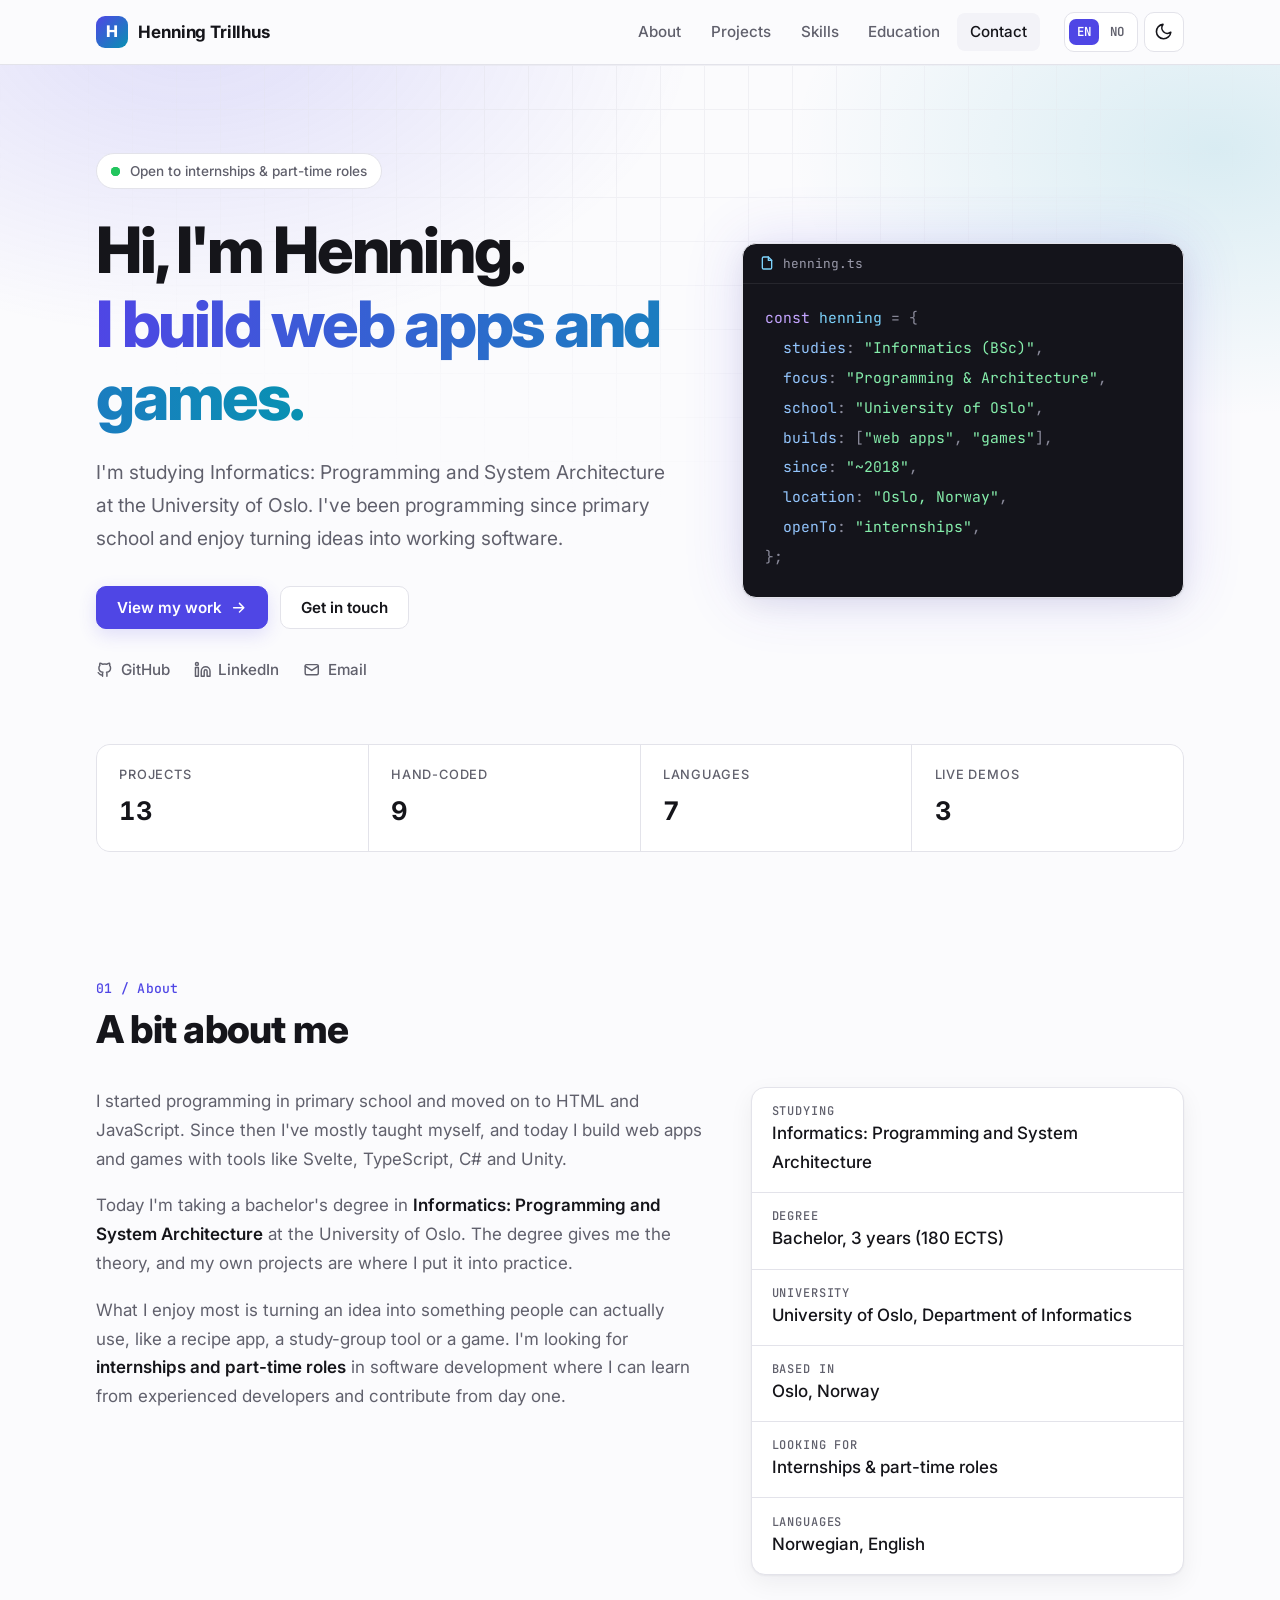
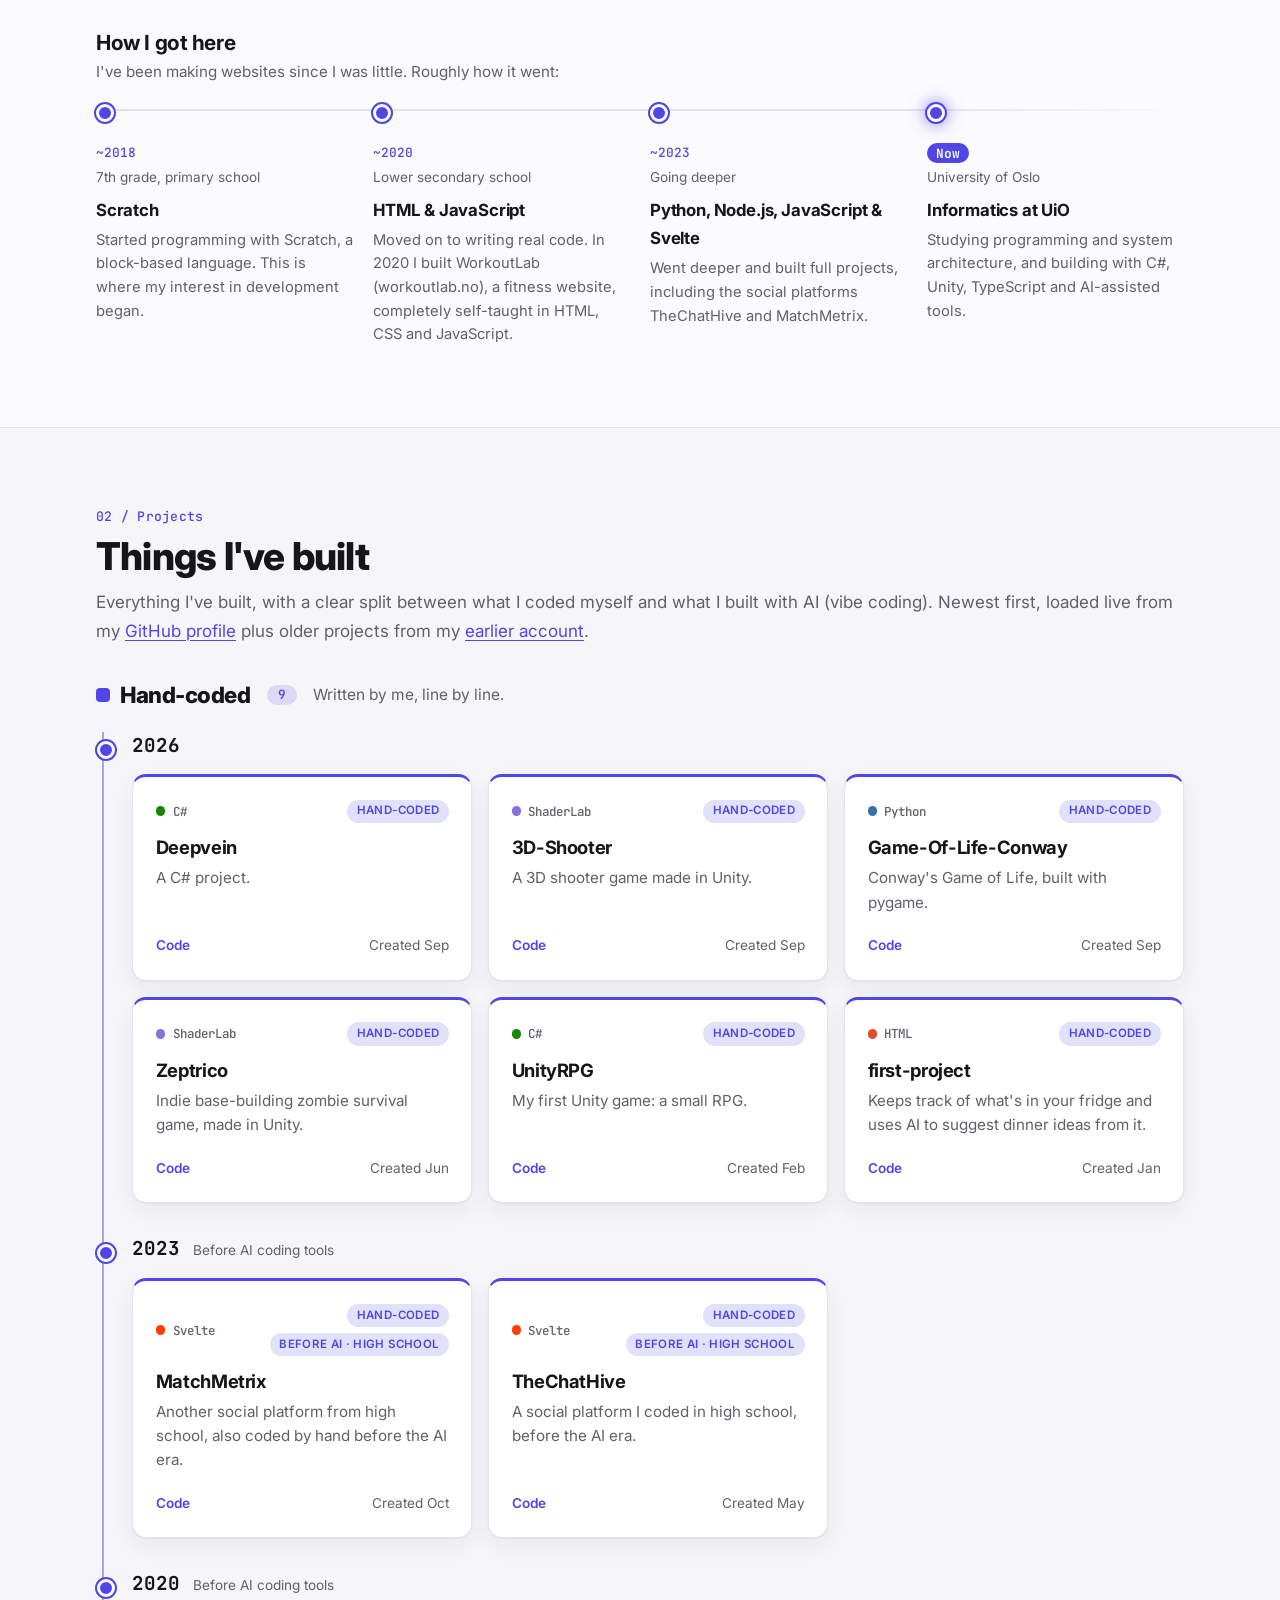
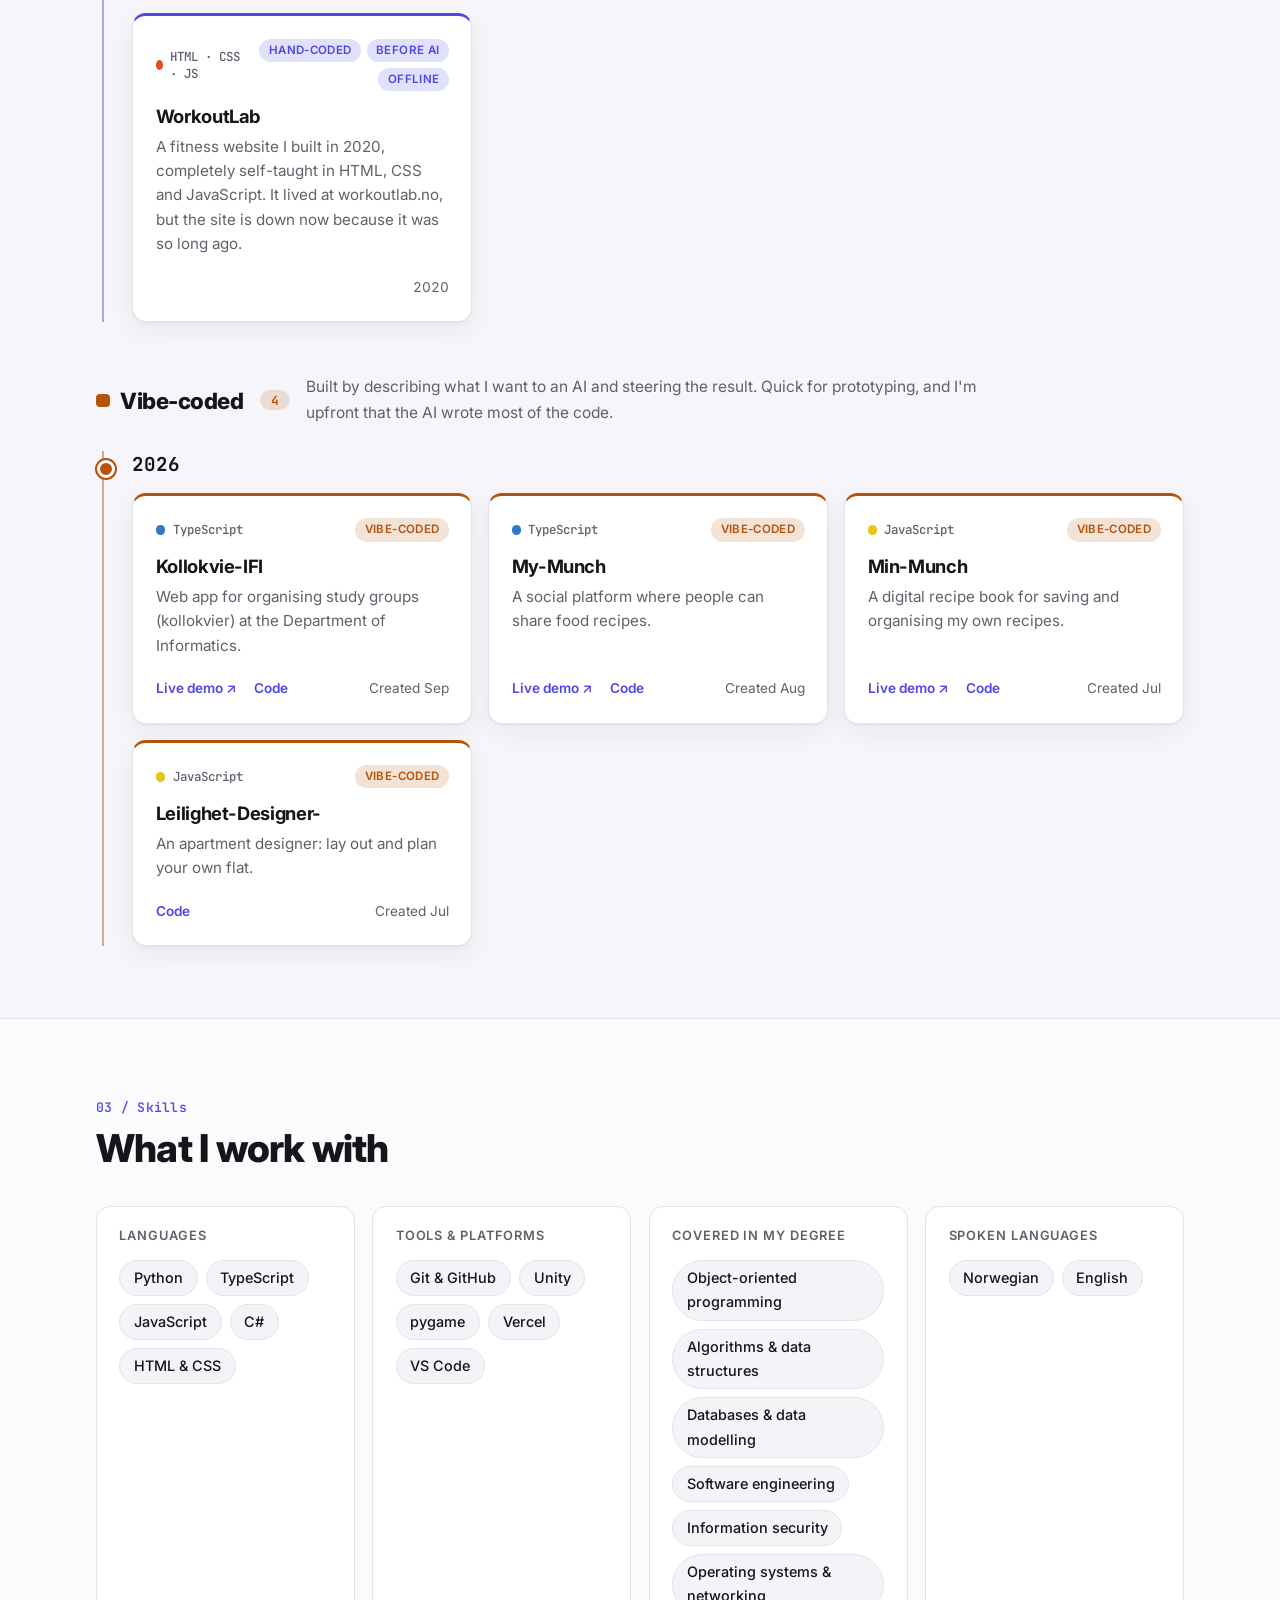
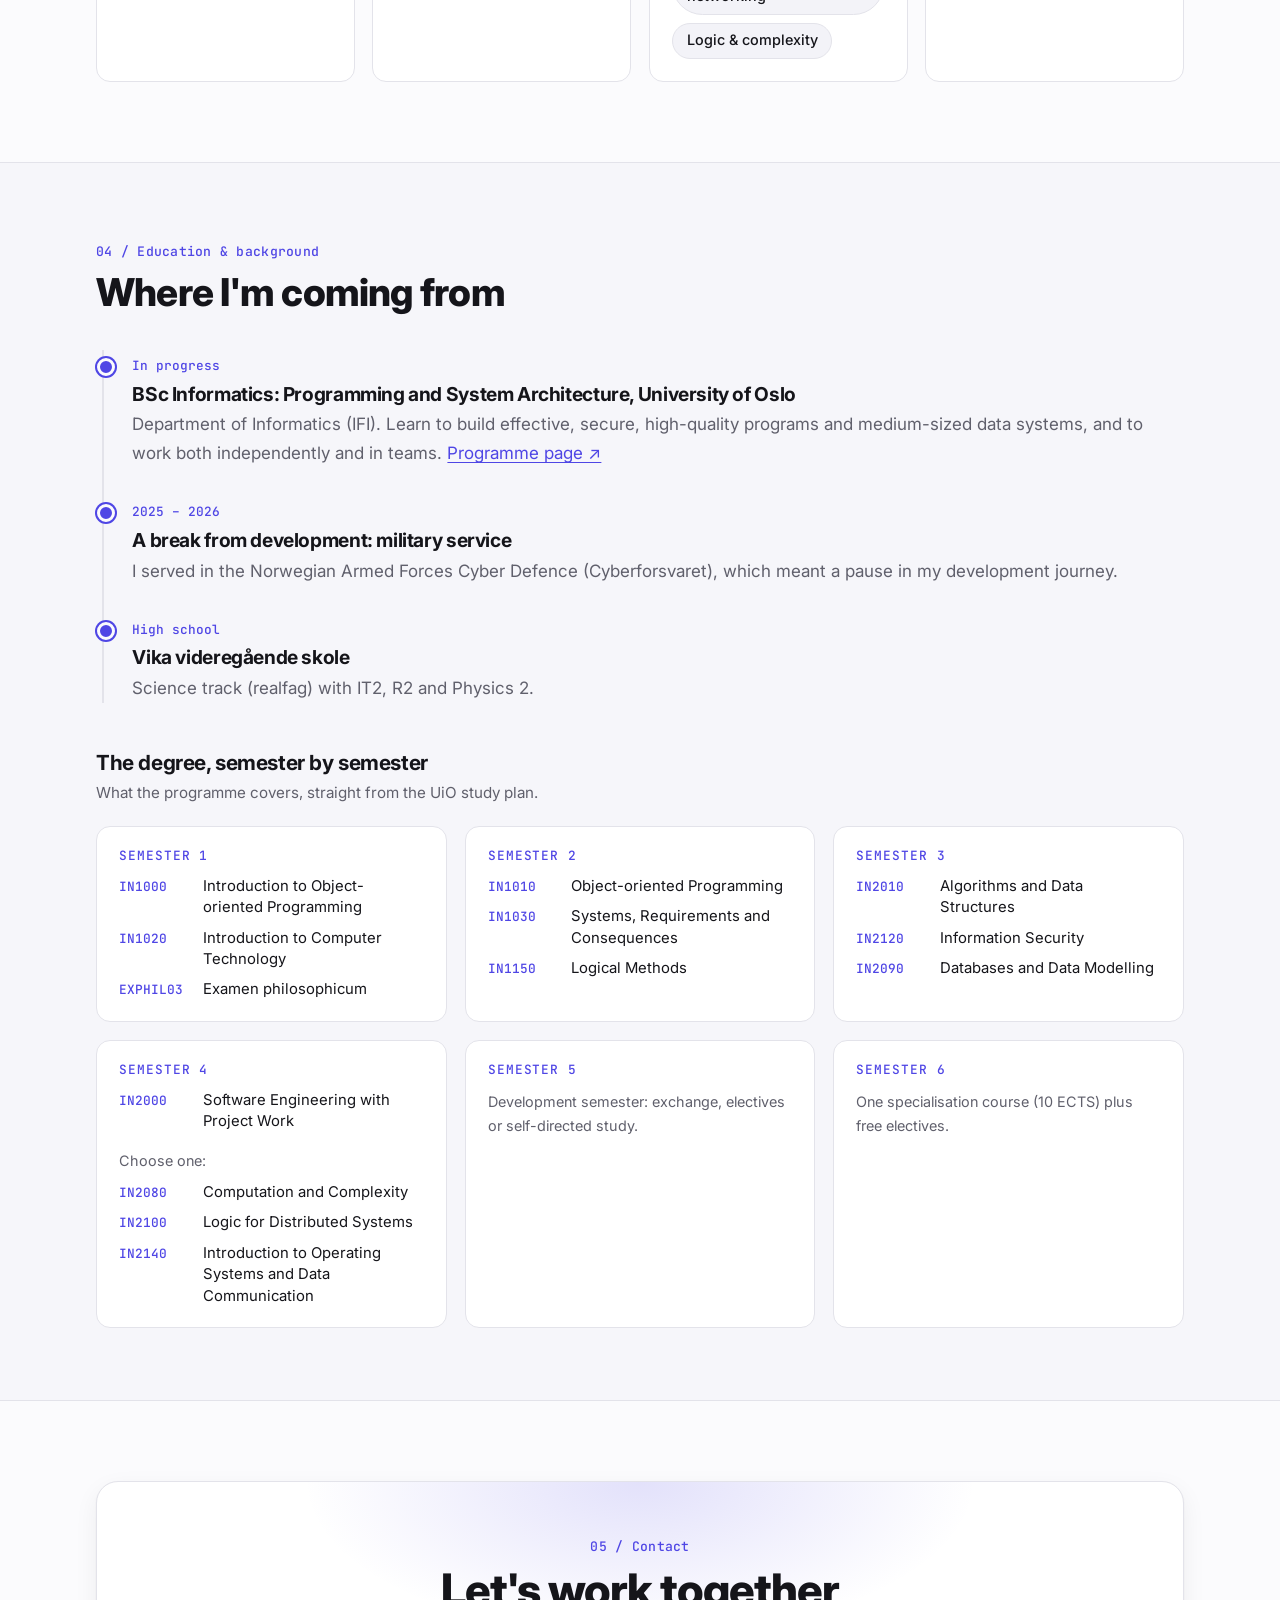
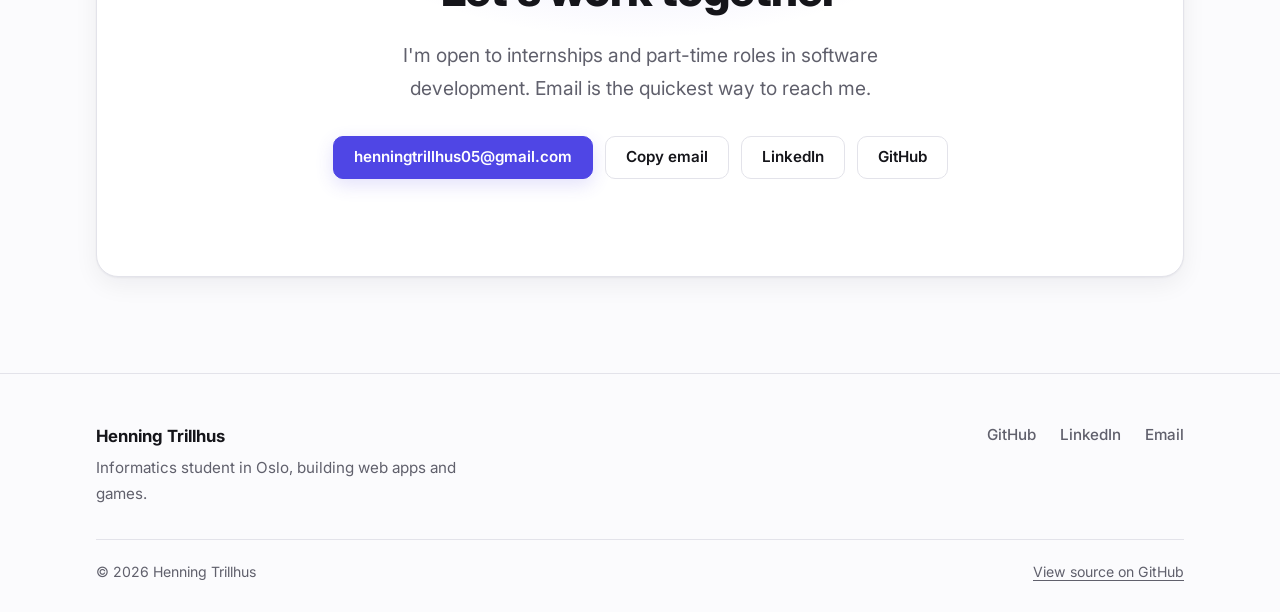
==== index.html @ d2b7484d "Build the portfolio site Bilingual (English/Norwegian) static portfolio with a project timeline spli" ====
<!doctype html>
<html lang="en">
<head>
  <meta charset="utf-8">
  <meta name="viewport" content="width=device-width, initial-scale=1">
  <title>Henning Trillhus – Computer Science Student &amp; Developer</title>
  <meta name="description" content="Portfolio of Henning Trillhus, a computer science student at the University of Oslo who builds web apps and games.">
  <meta name="author" content="Henning Trillhus">
  <meta property="og:type" content="website">
  <meta property="og:title" content="Henning Trillhus – Computer Science Student &amp; Developer">
  <meta property="og:description" content="Web apps, games and side projects by a computer science student at the University of Oslo.">
  <meta name="twitter:card" content="summary">
  <link rel="icon" href="data:image/svg+xml,%3Csvg xmlns='http://www.w3.org/2000/svg' viewBox='0 0 64 64'%3E%3Crect width='64' height='64' rx='14' fill='%234f46e5'/%3E%3Cpath d='M20 16v32M44 16v32M20 32h24' stroke='white' stroke-width='6' stroke-linecap='round' fill='none'/%3E%3C/svg%3E">

  <link rel="preconnect" href="https://fonts.googleapis.com">
  <link rel="preconnect" href="https://fonts.gstatic.com" crossorigin>
  <link rel="stylesheet" href="https://fonts.googleapis.com/css2?family=Inter:wght@400;500;600;700;800&family=JetBrains+Mono:wght@400;500&display=swap">
  <link rel="stylesheet" href="style.css">

  <script>
    // Runs before first paint: pick theme + language and flag that JS is available.
    (function () {
      var root = document.documentElement;
      root.classList.add("js");

      var theme = null, lang = null;
      try { theme = localStorage.getItem("theme"); lang = localStorage.getItem("lang"); } catch (e) {}

      if (theme !== "light" && theme !== "dark") {
        theme = matchMedia("(prefers-color-scheme: dark)").matches ? "dark" : "light";
      }
      root.dataset.theme = theme;

      if (lang !== "en" && lang !== "no") {
        var pref = (navigator.languages && navigator.languages[0]) || navigator.language || "en";
        lang = /^(nb|nn|no)\b/i.test(pref) ? "no" : "en";
      }
      root.dataset.lang = lang;
      root.lang = lang === "no" ? "nb" : "en";
    })();
  </script>
</head>
<body>
  <a class="skip-link" href="#main" data-i18n="skip">Skip to content</a>

  <header class="site-header" id="site-header">
    <div class="header-inner">
      <a class="brand" href="#top" data-i18n-attr="aria-label:brandLabel" aria-label="Henning Trillhus, back to top">
        <span class="brand-mark" aria-hidden="true">H</span>
        <span class="brand-name">Henning Trillhus</span>
      </a>

      <nav id="site-nav" class="site-nav" data-i18n-attr="aria-label:navLabel" aria-label="Main">
        <a href="#about" data-i18n="navAbout">About</a>
        <a href="#projects" data-i18n="navProjects">Projects</a>
        <a href="#skills" data-i18n="navSkills">Skills</a>
        <a href="#education" data-i18n="navEducation">Education</a>
        <a href="#contact" data-i18n="navContact">Contact</a>
      </nav>

      <div class="header-actions">
        <button class="lang-btn" id="lang-toggle" type="button" aria-label="Bytt til norsk">
          <span data-l="en" lang="en">EN</span><span data-l="no" lang="nb">NO</span>
        </button>
        <button class="icon-btn" id="theme-toggle" type="button" aria-label="Switch colour theme">
          <svg class="icon icon-sun" viewBox="0 0 24 24" aria-hidden="true"><circle cx="12" cy="12" r="4"/><path d="M12 2v2M12 20v2M4.93 4.93l1.41 1.41M17.66 17.66l1.41 1.41M2 12h2M20 12h2M4.93 19.07l1.41-1.41M17.66 6.34l1.41-1.41"/></svg>
          <svg class="icon icon-moon" viewBox="0 0 24 24" aria-hidden="true"><path d="M21 12.8A9 9 0 1 1 11.2 3a7 7 0 0 0 9.8 9.8z"/></svg>
        </button>
        <button class="icon-btn menu-btn" id="nav-toggle" type="button" aria-label="Open menu" aria-expanded="false" aria-controls="site-nav">
          <svg class="icon" viewBox="0 0 24 24" aria-hidden="true"><path d="M4 7h16M4 12h16M4 17h16"/></svg>
        </button>
      </div>
    </div>
    <div class="progress" id="progress" aria-hidden="true"></div>
  </header>

  <main id="main">
    <div id="home">
    <!-- HERO -->
    <section class="hero" id="top">
      <div class="hero-bg" aria-hidden="true"></div>
      <div class="container hero-grid">
        <div class="hero-copy">
          <p class="badge reveal"><span class="pulse" aria-hidden="true"></span> <span data-i18n="badge">Open to internships &amp; part-time roles</span></p>
          <h1 class="reveal"><span data-i18n="heroTitle1">Hi, I'm Henning.</span><br><span class="gradient-text" data-i18n="heroTitle2">I build web apps and games.</span></h1>
          <!-- TODO: tweak this pitch so it sounds like you (English and Norwegian versions are in script.js) -->
          <p class="lead reveal" data-i18n="heroLead">I'm studying Informatics: Programming and System Architecture at the University of Oslo. I've been programming since primary school and enjoy turning ideas into working software.</p>
          <div class="cta reveal">
            <a class="btn primary" href="#projects"><span data-i18n="ctaWork">View my work</span>
              <svg class="icon" viewBox="0 0 24 24" aria-hidden="true"><path d="M5 12h14M13 6l6 6-6 6"/></svg>
            </a>
            <a class="btn" href="#contact" data-i18n="ctaContact">Get in touch</a>
            <!-- TODO: put your CV in this folder as cv.pdf, then uncomment:
            <a class="btn" href="cv.pdf" download data-i18n="ctaCv">Download CV</a> -->
          </div>
          <ul class="hero-links reveal" data-i18n-attr="aria-label:profiles" aria-label="Profiles">
            <li><a href="https://github.com/HenningTrillhus" target="_blank" rel="noopener">
              <svg class="icon" viewBox="0 0 24 24" aria-hidden="true"><path d="M9 19c-4.3 1.4-4.3-2.5-6-3m12 5v-3.5c0-1 .1-1.4-.5-2 2.8-.3 5.5-1.4 5.5-6a4.6 4.6 0 0 0-1.3-3.2 4.2 4.2 0 0 0-.1-3.2s-1.1-.3-3.5 1.3a12.3 12.3 0 0 0-6.2 0C6.5 2.8 5.4 3.1 5.4 3.1a4.2 4.2 0 0 0-.1 3.2A4.6 4.6 0 0 0 4 9.5c0 4.6 2.7 5.7 5.5 6-.6.6-.6 1.2-.5 2V21"/></svg>
              GitHub</a></li>
            <li><a href="https://www.linkedin.com/in/henning-trillhus-253632396/" target="_blank" rel="noopener">
              <svg class="icon" viewBox="0 0 24 24" aria-hidden="true"><path d="M16 8a6 6 0 0 1 6 6v7h-4v-7a2 2 0 0 0-2-2 2 2 0 0 0-2 2v7h-4v-7a6 6 0 0 1 6-6z"/><rect width="4" height="12" x="2" y="9"/><circle cx="4" cy="4" r="2"/></svg>
              LinkedIn</a></li>
            <li><a href="mailto:henningtrillhus05@gmail.com">
              <svg class="icon" viewBox="0 0 24 24" aria-hidden="true"><rect x="3" y="5" width="18" height="14" rx="2"/><path d="m3 7 9 6 9-6"/></svg>
              <span data-i18n="email">Email</span></a></li>
          </ul>
        </div>

        <figure class="code-card reveal" data-i18n-attr="aria-label:codeLabel" aria-label="A short summary of Henning as code">
          <div class="code-bar" aria-hidden="true"><svg class="icon" viewBox="0 0 24 24"><path d="M14 3H7a2 2 0 0 0-2 2v14a2 2 0 0 0 2 2h10a2 2 0 0 0 2-2V8z"/><path d="M14 3v5h5"/></svg><em>henning.ts</em></div>
<pre><code><span class="k">const</span> <span class="v">henning</span> <span class="p">=</span> <span class="p">{</span>
  <span class="a">studies</span><span class="p">:</span> <span class="s">"Informatics (BSc)"</span><span class="p">,</span>
  <span class="a">focus</span><span class="p">:</span> <span class="s">"Programming &amp; Architecture"</span><span class="p">,</span>
  <span class="a">school</span><span class="p">:</span> <span class="s">"University of Oslo"</span><span class="p">,</span>
  <span class="a">builds</span><span class="p">:</span> <span class="p">[</span><span class="s">"web apps"</span><span class="p">,</span> <span class="s">"games"</span><span class="p">],</span>
  <span class="a">since</span><span class="p">:</span> <span class="s">"~2018"</span><span class="p">,</span>
  <span class="a">location</span><span class="p">:</span> <span class="s">"Oslo, Norway"</span><span class="p">,</span>
  <span class="a">openTo</span><span class="p">:</span> <span class="s">"internships"</span><span class="p">,</span>
<span class="p">};</span></code></pre>
        </figure>
      </div>

      <div class="container">
        <dl class="stats reveal" id="stats" data-i18n-attr="aria-label:statsLabel" aria-label="GitHub at a glance">
          <div><dt data-i18n="statProjects">Projects</dt><dd data-stat="projects">–</dd></div>
          <div><dt data-i18n="statHand">Hand-coded</dt><dd data-stat="hand">–</dd></div>
          <div><dt data-i18n="statLanguages">Languages</dt><dd data-stat="languages">–</dd></div>
          <div><dt data-i18n="statDemos">Live demos</dt><dd data-stat="demos">–</dd></div>
        </dl>
      </div>
    </section>

    <!-- ABOUT -->
    <section id="about" class="section">
      <div class="container">
        <header class="section-head reveal">
          <p class="kicker" data-i18n="aboutKicker">01 / About</p>
          <h2 data-i18n="aboutTitle">A bit about me</h2>
        </header>
        <div class="about-grid">
          <div class="about-text reveal">
            <!-- TODO: rewrite these in your own voice (English and Norwegian versions are in script.js) -->
            <p data-i18n="about1">I started programming in primary school and moved on to HTML and JavaScript. Since then I've mostly taught myself, and today I build web apps and games with tools like Svelte, TypeScript, C# and Unity.</p>
            <p data-i18n-html="about2">Today I'm taking a bachelor's degree in <strong>Informatics: Programming and System Architecture</strong> at the University of Oslo. The degree gives me the theory, and my own projects are where I put it into practice.</p>
            <p data-i18n-html="about3">What I enjoy most is turning an idea into something people can actually use, like a recipe app, a study-group tool or a game. I'm looking for <strong>internships and part-time roles</strong> in software development where I can learn from experienced developers and contribute from day one.</p>
          </div>
          <ul class="facts reveal">
            <li><span class="fact-label" data-i18n="factStudying">Studying</span><span data-i18n="factStudyingValue">Informatics: Programming and System Architecture</span></li>
            <li><span class="fact-label" data-i18n="factDegree">Degree</span><span data-i18n="factDegreeValue">Bachelor, 3 years (180 ECTS)</span></li>
            <li><span class="fact-label" data-i18n="factUniversity">University</span><span data-i18n="factUniversityValue">University of Oslo, Department of Informatics</span></li>
            <li><span class="fact-label" data-i18n="factBased">Based in</span><span data-i18n="factBasedValue">Oslo, Norway</span></li>
            <li><span class="fact-label" data-i18n="factLooking">Looking for</span><span data-i18n="factLookingValue">Internships &amp; part-time roles</span></li>
            <li><span class="fact-label" data-i18n="factLanguages">Languages</span><span data-i18n="factLanguagesValue">Norwegian, English</span></li>
          </ul>
        </div>

        <div class="journey-head reveal">
          <h3 data-i18n="journeyTitle">How I got here</h3>
          <p class="muted" data-i18n="journeySub">I've been making websites since I was little. Roughly how it went:</p>
        </div>
        <!-- TODO: adjust the years if you remember them more exactly (English and Norwegian text are in script.js) -->
        <ol class="journey">
          <li class="reveal">
            <span class="j-when" data-i18n="j1When">~2018</span>
            <span class="j-where" data-i18n="j1Where">7th grade, primary school</span>
            <h4 data-i18n="j1Title">Scratch</h4>
            <p data-i18n="j1Text">Started programming with Scratch, a block-based language. This is where my interest in development began.</p>
          </li>
          <li class="reveal">
            <span class="j-when" data-i18n="j2When">~2020</span>
            <span class="j-where" data-i18n="j2Where">Lower secondary school</span>
            <h4 data-i18n="j2Title">HTML &amp; JavaScript</h4>
            <p data-i18n="j2Text">Moved on to writing real code. In 2020 I built WorkoutLab (workoutlab.no), a fitness website, completely self-taught in HTML, CSS and JavaScript.</p>
          </li>
          <li class="reveal">
            <span class="j-when" data-i18n="j3When">~2023</span>
            <span class="j-where" data-i18n="j3Where">Going deeper</span>
            <h4 data-i18n="j3Title">Python, Node.js, JavaScript &amp; Svelte</h4>
            <p data-i18n="j3Text">Went deeper and built full projects, including the social platforms TheChatHive and MatchMetrix.</p>
          </li>
          <li class="reveal">
            <span class="j-when" data-i18n="j4When">Now</span>
            <span class="j-where" data-i18n="j4Where">University of Oslo</span>
            <h4 data-i18n="j4Title">Informatics at UiO</h4>
            <p data-i18n="j4Text">Studying programming and system architecture, and building with C#, Unity, TypeScript and AI-assisted tools.</p>
          </li>
        </ol>
      </div>
    </section>

    <!-- PROJECTS -->
    <section id="projects" class="section">
      <div class="container">
        <header class="section-head reveal">
          <p class="kicker" data-i18n="projectsKicker">02 / Projects</p>
          <h2 data-i18n="projectsTitle">Things I've built</h2>
          <p class="muted" data-i18n-html="projectsSub">Everything I've built, with a clear split between what I coded myself and what I built with AI (vibe coding). Newest first, loaded live from my <a href="https://github.com/HenningTrillhus" target="_blank" rel="noopener">GitHub profile</a> plus older projects from my <a href="https://github.com/HenningT05" target="_blank" rel="noopener">earlier account</a>.</p>
        </header>

        <div id="project-timeline" aria-live="polite">
          <p class="muted" data-i18n="loading">Loading projects…</p>
        </div>
        <noscript><p class="muted">Enable JavaScript to see my projects here / Slå på JavaScript for å se prosjektene mine her: <a href="https://github.com/HenningTrillhus">github.com/HenningTrillhus</a></p></noscript>
      </div>
    </section>

    <!-- SKILLS -->
    <section id="skills" class="section">
      <div class="container">
        <header class="section-head reveal">
          <p class="kicker" data-i18n="skillsKicker">03 / Skills</p>
          <h2 data-i18n="skillsTitle">What I work with</h2>
        </header>
        <!-- TODO: edit so it matches what you're comfortable with -->
        <div class="skills">
          <div class="skill-group reveal">
            <h3 data-i18n="skillsLanguages">Languages</h3>
            <ul class="chips"><li>Python</li><li>TypeScript</li><li>JavaScript</li><li>C#</li><li>HTML &amp; CSS</li></ul>
          </div>
          <div class="skill-group reveal">
            <h3 data-i18n="skillsTools">Tools &amp; platforms</h3>
            <ul class="chips"><li>Git &amp; GitHub</li><li>Unity</li><li>pygame</li><li>Vercel</li><li>VS Code</li></ul>
          </div>
          <div class="skill-group reveal">
            <h3 data-i18n="skillsDegree">Covered in my degree</h3>
            <ul class="chips">
              <li data-i18n="topicOop">Object-oriented programming</li>
              <li data-i18n="topicAlgo">Algorithms &amp; data structures</li>
              <li data-i18n="topicDb">Databases &amp; data modelling</li>
              <li data-i18n="topicSe">Software engineering</li>
              <li data-i18n="topicSec">Information security</li>
              <li data-i18n="topicOs">Operating systems &amp; networking</li>
              <li data-i18n="topicLogic">Logic &amp; complexity</li>
            </ul>
          </div>
          <div class="skill-group reveal">
            <h3 data-i18n="skillsSpoken">Spoken languages</h3>
            <ul class="chips"><li data-i18n="langNorwegian">Norwegian</li><li data-i18n="langEnglish">English</li></ul>
          </div>
        </div>
      </div>
    </section>

    <!-- EDUCATION -->
    <section id="education" class="section">
      <div class="container">
        <header class="section-head reveal">
          <p class="kicker" data-i18n="eduKicker">04 / Education &amp; background</p>
          <h2 data-i18n="eduTitle">Where I'm coming from</h2>
        </header>
        <ol class="timeline">
          <li class="reveal">
            <span class="when" data-i18n="eduWhen">In progress</span><!-- TODO: add years, e.g. 2025 – 2028 -->
            <h3 data-i18n="eduDegree">BSc Informatics: Programming and System Architecture, University of Oslo</h3>
            <p><span data-i18n="eduDetail">Department of Informatics (IFI). Learn to build effective, secure, high-quality programs and medium-sized data systems, and to work both independently and in teams.</span>
              <a href="https://www.uio.no/studier/program/informatikk-programmering/" target="_blank" rel="noopener" data-i18n="eduLink">Programme page ↗</a></p>
          </li>
          <li class="reveal">
            <span class="when" data-i18n="milWhen">2025 – 2026</span>
            <h3 data-i18n="milTitle">A break from development: military service</h3>
            <p data-i18n="milDetail">I served in the Norwegian Armed Forces Cyber Defence (Cyberforsvaret), which meant a pause in my development journey.</p>
          </li>
          <li class="reveal">
            <span class="when" data-i18n="hsWhen">High school</span>
            <h3 data-i18n="hsTitle">Vika videregående skole</h3>
            <p data-i18n="hsDetail">Science track (realfag) with IT2, R2 and Physics 2.</p>
          </li>
          <!-- TODO: add jobs, internships, volunteering or hackathons, copy this block:
          <li class="reveal">
            <span class="when">2024</span>
            <h3>Role, Company</h3>
            <p>What you did and what you achieved.</p>
          </li>
          -->
        </ol>

        <div class="curriculum-head reveal">
          <h3 data-i18n="curriculumTitle">The degree, semester by semester</h3>
          <p class="muted" data-i18n="curriculumSub">What the programme covers, straight from the UiO study plan.</p>
        </div>
        <!-- Cards are generated in script.js (CURRICULUM). To mark courses you've finished, add their codes to COMPLETED_COURSES there. -->
        <div class="curriculum" id="curriculum"></div>
      </div>
    </section>

    <!-- CONTACT -->
    <section id="contact" class="section">
      <div class="container">
        <div class="contact-card reveal">
          <p class="kicker" data-i18n="contactKicker">05 / Contact</p>
          <h2 data-i18n="contactTitle">Let's work together</h2>
          <p class="lead" data-i18n="contactLead">I'm open to internships and part-time roles in software development. Email is the quickest way to reach me.</p>
          <div class="cta">
            <a class="btn primary" href="mailto:henningtrillhus05@gmail.com">henningtrillhus05@gmail.com</a>
            <button class="btn" type="button" id="copy-email" data-email="henningtrillhus05@gmail.com" data-i18n="copyEmail">Copy email</button>
            <a class="btn" href="https://www.linkedin.com/in/henning-trillhus-253632396/" target="_blank" rel="noopener">LinkedIn</a>
            <a class="btn" href="https://github.com/HenningTrillhus" target="_blank" rel="noopener">GitHub</a>
          </div>
          <p class="copy-status" id="copy-status" role="status" aria-live="polite"></p>
        </div>
      </div>
    </section>
    </div>

    <!-- PROJECT PAGE (README from GitHub), shown for #/p/owner/repo -->
    <section id="project-view" class="section project-view" hidden>
      <div class="container">
        <a class="back-link" id="pv-back" href="#projects">
          <svg class="icon" viewBox="0 0 24 24" aria-hidden="true"><path d="M19 12H5M11 6l-6 6 6 6"/></svg>
          <span data-i18n="backToProjects">Back to projects</span>
        </a>
        <header class="pv-head" id="pv-head"></header>
        <div class="readme" id="pv-readme" aria-live="polite"></div>
      </div>
    </section>
  </main>

  <footer class="site-footer">
    <div class="container footer-grid">
      <div>
        <p class="footer-name">Henning Trillhus</p>
        <p class="footer-tag" data-i18n="footerTag">Informatics student in Oslo, building web apps and games.</p>
      </div>
      <ul class="footer-links">
        <li><a href="https://github.com/HenningTrillhus" target="_blank" rel="noopener">GitHub</a></li>
        <li><a href="https://www.linkedin.com/in/henning-trillhus-253632396/" target="_blank" rel="noopener">LinkedIn</a></li>
        <li><a href="mailto:henningtrillhus05@gmail.com" data-i18n="email">Email</a></li>
      </ul>
    </div>
    <div class="container footer-bottom">
      <p>© <span id="year">2026</span> Henning Trillhus</p>
      <p><a href="https://github.com/HenningTrillhus/Portfolio" target="_blank" rel="noopener" data-i18n="footerSource">View source on GitHub</a></p>
    </div>
  </footer>

  <script src="script.js"></script>
</body>
</html>
---- style.css ----
/* ---------- Tokens ---------- */
:root {
  --bg: #fbfbfd;
  --surface: #ffffff;
  --surface-2: #f3f3f8;
  --border: #e3e3ea;
  --text: #15151a;
  --muted: #60606c;
  --accent: #4f46e5;
  --accent-2: #0891b2;
  --vibe: #b45309;
  --accent-text: #ffffff;
  --glow: rgba(79, 70, 229, .16);
  --shadow: 0 1px 2px rgba(20, 20, 40, .05), 0 8px 24px rgba(20, 20, 40, .06);
  --code-bg: #14141b;
  --code-text: #d9d9e6;
  --radius: 14px;
  --font: "Inter", "Segoe UI", Roboto, Arial, sans-serif;
  --mono: "JetBrains Mono", "Cascadia Code", Consolas, "Courier New", monospace;
  color-scheme: light;
}

:root[data-theme="dark"] {
  --bg: #09090c;
  --surface: #111116;
  --surface-2: #17171d;
  --border: #26262e;
  --text: #ededf2;
  --muted: #9b9ba8;
  --accent: #8b8cf8;
  --accent-2: #22d3ee;
  --vibe: #fbbf24;
  --accent-text: #09090c;
  --glow: rgba(139, 140, 248, .18);
  --shadow: 0 1px 2px rgba(0, 0, 0, .4), 0 8px 24px rgba(0, 0, 0, .35);
  --code-bg: #0e0e13;
  color-scheme: dark;
}

/* Same dark values when JS is off and the system prefers dark */
@media (prefers-color-scheme: dark) {
  :root:not([data-theme]) {
    --bg: #09090c;
    --surface: #111116;
    --surface-2: #17171d;
    --border: #26262e;
    --text: #ededf2;
    --muted: #9b9ba8;
    --accent: #8b8cf8;
    --accent-2: #22d3ee;
  --vibe: #fbbf24;
    --accent-text: #09090c;
    --glow: rgba(139, 140, 248, .18);
    --shadow: 0 1px 2px rgba(0, 0, 0, .4), 0 8px 24px rgba(0, 0, 0, .35);
    --code-bg: #0e0e13;
    color-scheme: dark;
  }
}

/* ---------- Base ---------- */
* { box-sizing: border-box; }
html { scroll-behavior: smooth; -webkit-text-size-adjust: 100%; }

body {
  margin: 0;
  background: var(--bg);
  color: var(--text);
  font: 400 1.0625rem/1.7 var(--font);
  transition: background-color .25s ease, color .25s ease;
}

h1, h2, h3, p, ul, ol, dl, dd, figure { margin: 0; }
h1, h2, h3 { line-height: 1.15; letter-spacing: -.02em; }
ul, ol { padding: 0; list-style: none; }
a { color: var(--accent); text-underline-offset: 3px; }
a:hover { text-decoration-thickness: 2px; }
img, svg { display: block; max-width: 100%; }
[hidden] { display: none !important; }
.muted { color: var(--muted); }

:focus-visible { outline: 2px solid var(--accent); outline-offset: 3px; border-radius: 6px; }

.container { width: min(100% - 2.5rem, 68rem); margin-inline: auto; }

.skip-link {
  position: fixed;
  top: .75rem;
  left: .75rem;
  z-index: 100;
  padding: .55rem 1rem;
  background: var(--accent);
  color: var(--accent-text);
  border-radius: 8px;
  font-weight: 600;
  text-decoration: none;
  transform: translateY(-200%);
}
.skip-link:focus { transform: none; }

.icon {
  width: 1.15em;
  height: 1.15em;
  fill: none;
  stroke: currentColor;
  stroke-width: 2;
  stroke-linecap: round;
  stroke-linejoin: round;
  flex: none;
}

/* ---------- Header ---------- */
.site-header {
  position: sticky;
  top: 0;
  z-index: 50;
  background: var(--bg);
  border-bottom: 1px solid var(--border);
}
.header-inner {
  width: min(100% - 2.5rem, 68rem);
  margin-inline: auto;
  height: 4rem;
  display: flex;
  align-items: center;
  gap: 1.5rem;
}
.brand { display: flex; align-items: center; gap: .65rem; min-width: 0; white-space: nowrap; color: var(--text); text-decoration: none; font-weight: 700; letter-spacing: -.01em; }
.brand-name { overflow: hidden; text-overflow: ellipsis; }
.brand-mark {
  flex: none;
  display: grid;
  place-items: center;
  width: 2rem;
  height: 2rem;
  border-radius: 9px;
  background: linear-gradient(135deg, var(--accent), var(--accent-2));
  color: #fff;
  font-weight: 800;
  font-size: 1rem;
}
.site-nav { display: flex; gap: .25rem; margin-left: auto; }
.site-nav a {
  padding: .4rem .8rem;
  border-radius: 8px;
  color: var(--muted);
  text-decoration: none;
  font-size: .95rem;
  font-weight: 500;
  transition: color .15s, background-color .15s;
}
.site-nav a:hover { color: var(--text); background: var(--surface-2); }
.site-nav a[aria-current="true"] { color: var(--text); background: var(--surface-2); }

.header-actions { display: flex; gap: .4rem; }
.icon-btn {
  display: grid;
  place-items: center;
  width: 2.5rem;
  height: 2.5rem;
  border: 1px solid var(--border);
  border-radius: 10px;
  background: var(--surface);
  color: var(--text);
  cursor: pointer;
  transition: border-color .15s, background-color .15s;
}
.icon-btn:hover { border-color: var(--accent); }
.icon-btn .icon { width: 1.2rem; height: 1.2rem; }
.menu-btn { display: none; }

/* Language switch: the active language is highlighted purely from <html data-lang> */
.lang-btn {
  display: flex;
  align-items: center;
  gap: .15rem;
  height: 2.5rem;
  padding: 0 .3rem;
  border: 1px solid var(--border);
  border-radius: 10px;
  background: var(--surface);
  font: 600 .78rem/1 var(--mono);
  color: var(--muted);
  cursor: pointer;
  transition: border-color .15s;
}
.lang-btn:hover { border-color: var(--accent); }
.lang-btn span { padding: .4rem .5rem; border-radius: 7px; transition: background-color .15s, color .15s; }
:root[data-lang="en"] .lang-btn [data-l="en"],
:root[data-lang="no"] .lang-btn [data-l="no"] { background: var(--accent); color: var(--accent-text); }

/* Scroll progress */
.progress {
  position: absolute;
  left: 0;
  bottom: -1px;
  width: 100%;
  height: 2px;
  background: linear-gradient(90deg, var(--accent), var(--accent-2));
  transform: scaleX(0);
  transform-origin: left;
}
[data-theme="dark"] .icon-moon, :root:not([data-theme="dark"]) .icon-sun { display: none; }

/* ---------- Buttons ---------- */
.btn {
  display: inline-flex;
  align-items: center;
  gap: .5rem;
  padding: .7rem 1.25rem;
  border: 1px solid var(--border);
  border-radius: 10px;
  background: var(--surface);
  color: var(--text);
  font: 600 .95rem/1.2 var(--font);
  text-decoration: none;
  cursor: pointer;
  transition: transform .15s, border-color .15s, box-shadow .15s;
}
.btn:hover { border-color: var(--accent); transform: translateY(-1px); text-decoration: none; }
.btn.primary { background: var(--accent); border-color: var(--accent); color: var(--accent-text); box-shadow: 0 6px 18px var(--glow); }
.btn.primary:hover { box-shadow: 0 8px 26px var(--glow); }

/* ---------- Hero ---------- */
.hero { position: relative; padding: 5.5rem 0 3rem; overflow: hidden; }
.hero-bg {
  position: absolute;
  inset: 0;
  z-index: -1;
  background:
    radial-gradient(45rem 28rem at 15% -5%, var(--glow), transparent 70%),
    radial-gradient(38rem 24rem at 95% 10%, color-mix(in srgb, var(--accent-2) 14%, transparent), transparent 70%);
}
.hero-bg::after {
  content: "";
  position: absolute;
  inset: 0;
  background-image:
    linear-gradient(var(--border) 1px, transparent 1px),
    linear-gradient(90deg, var(--border) 1px, transparent 1px);
  background-size: 44px 44px;
  opacity: .45;
  -webkit-mask-image: radial-gradient(ellipse 70% 70% at 50% 0%, #000 20%, transparent 75%);
  mask-image: radial-gradient(ellipse 70% 70% at 50% 0%, #000 20%, transparent 75%);
}
.hero-grid { display: grid; grid-template-columns: 1.15fr .85fr; gap: 3rem; align-items: center; }

.badge {
  display: inline-flex;
  align-items: center;
  gap: .6rem;
  padding: .35rem .9rem;
  margin-bottom: 1.5rem;
  border: 1px solid var(--border);
  border-radius: 999px;
  background: var(--surface);
  font-size: .85rem;
  font-weight: 500;
  color: var(--muted);
}
.pulse { position: relative; width: .55rem; height: .55rem; border-radius: 50%; background: #22c55e; }
.pulse::after {
  content: "";
  position: absolute;
  inset: 0;
  border-radius: 50%;
  background: #22c55e;
  animation: pulse 2s ease-out infinite;
}
@keyframes pulse { to { transform: scale(3.2); opacity: 0; } }

.hero h1 { font-size: clamp(2.3rem, 5.6vw, 4rem); font-weight: 800; letter-spacing: -.035em; }
.gradient-text {
  background: linear-gradient(90deg, var(--accent), var(--accent-2));
  -webkit-background-clip: text;
  background-clip: text;
  color: transparent;
}
.lead { margin-top: 1.4rem; max-width: 36rem; font-size: 1.2rem; color: var(--muted); }
.cta { display: flex; flex-wrap: wrap; gap: .75rem; margin-top: 2rem; }
.hero-links { display: flex; gap: 1.5rem; margin-top: 1.75rem; }
.hero-links a { display: inline-flex; align-items: center; gap: .45rem; color: var(--muted); text-decoration: none; font-weight: 500; font-size: .95rem; }
.hero-links a:hover { color: var(--text); }

/* Code card */
.code-card {
  border: 1px solid var(--border);
  border-radius: var(--radius);
  background: var(--code-bg);
  color: var(--code-text);
  box-shadow: var(--shadow), 0 0 60px var(--glow);
  overflow: hidden;
}
.code-bar { display: flex; align-items: center; gap: .5rem; padding: .7rem 1rem; border-bottom: 1px solid rgba(255, 255, 255, .08); }
.code-bar .icon { width: 1rem; height: 1rem; color: #7dd3fc; }
.code-bar em { font: 400 .8rem var(--mono); font-style: normal; color: #9a9aaa; }
.code-card pre { margin: 0; padding: 1.25rem 1.4rem 1.5rem; overflow-x: auto; }
.code-card code { font: 400 .92rem/1.85 var(--mono); }
.code-card .k { color: #c4a5ff; }
.code-card .v { color: #7dd3fc; }
.code-card .a { color: #93c5fd; }
.code-card .s { color: #86efac; }
.code-card .p { color: #8a8a9a; }

/* Stats */
.stats { display: grid; grid-template-columns: repeat(4, 1fr); gap: 1px; margin-top: 3.5rem; border: 1px solid var(--border); border-radius: var(--radius); background: var(--border); overflow: hidden; }
.stats > div { padding: 1.2rem 1.4rem; background: var(--surface); }
.stats dt { font-size: .8rem; font-weight: 500; text-transform: uppercase; letter-spacing: .06em; color: var(--muted); }
.stats dd { margin-top: .2rem; font-size: 1.6rem; font-weight: 700; letter-spacing: -.02em; font-variant-numeric: tabular-nums; }

/* ---------- Sections ---------- */
.section { padding: 5rem 0 1rem; scroll-margin-top: 3rem; }
.section-head { margin-bottom: 2.25rem; }
.kicker { margin-bottom: .6rem; font: 500 .82rem var(--mono); color: var(--accent); letter-spacing: .02em; }
.section h2 { font-size: clamp(1.7rem, 3.4vw, 2.4rem); font-weight: 800; }
.section-head .muted { margin-top: .6rem; }

/* About */
.about-grid { display: grid; grid-template-columns: 1.4fr 1fr; gap: 3rem; align-items: start; }
.about-text { display: grid; gap: 1.1rem; }
.about-text strong { color: var(--text); font-weight: 600; }
.about-text p { color: var(--muted); }
.facts { border: 1px solid var(--border); border-radius: var(--radius); background: var(--surface); box-shadow: var(--shadow); }
.facts li { display: flex; flex-direction: column; padding: .95rem 1.25rem; font-weight: 500; }
.facts li + li { border-top: 1px solid var(--border); }
.fact-label { font: 500 .75rem var(--mono); text-transform: uppercase; letter-spacing: .07em; color: var(--muted); }

/* Journey */
.journey-head { margin: 3.5rem 0 1.5rem; }
.journey-head h3 { font-size: 1.3rem; font-weight: 700; }
.journey-head .muted { margin-top: .3rem; font-size: .95rem; }
.journey { display: grid; grid-template-columns: repeat(4, 1fr); gap: 1.25rem; }
.journey li { position: relative; padding-top: 1.75rem; }
.journey li::before { content: ""; position: absolute; top: 0; left: 0; right: -1.25rem; height: 2px; background: var(--border); }
.journey li:last-child::before { right: 0; background: linear-gradient(90deg, var(--border), transparent); }
.journey li::after {
  content: "";
  position: absolute;
  top: -5px;
  left: 0;
  width: 12px;
  height: 12px;
  border-radius: 50%;
  border: 3px solid var(--bg);
  background: var(--accent);
  box-shadow: 0 0 0 2px var(--accent);
}
.j-when { font: 500 .8rem var(--mono); color: var(--accent); }
.j-where { display: block; font-size: .85rem; color: var(--muted); }
.journey h4 { margin: .4rem 0 .3rem; font-size: 1.05rem; font-weight: 700; letter-spacing: -.01em; }
.journey p { font-size: .92rem; line-height: 1.6; color: var(--muted); }

@media (max-width: 62rem) {
  .journey { grid-template-columns: repeat(2, 1fr); row-gap: 2rem; }
  .journey li::before, .journey li:last-child::before { right: -1.25rem; background: var(--border); }
  .journey li:nth-child(2n)::before { right: 0; }
}
@media (max-width: 40rem) {
  .journey { grid-template-columns: 1fr; gap: 0; margin-left: .4rem; padding-left: 1.5rem; border-left: 2px solid var(--border); }
  .journey li { padding: 0 0 1.6rem; }
  .journey li:last-child { padding-bottom: 0; }
  .journey li::before { display: none; }
  .journey li::after { top: .35rem; left: calc(-1.5rem - 7px); }
}

/* Projects: one timeline per way of building */
.proj-group { margin-top: 3.25rem; }
.proj-group:first-child { margin-top: 0; }
.proj-group[data-made="hand"] { --made: var(--accent); }
.proj-group[data-made="vibe"] { --made: var(--vibe); }
.proj-group[data-made="other"] { --made: var(--muted); }
.group-head { display: flex; flex-wrap: wrap; align-items: center; gap: .4rem 1rem; margin-bottom: 1.5rem; }
.group-head h3 { display: flex; align-items: center; gap: .65rem; font-size: 1.4rem; font-weight: 800; }
.group-head h3::before { content: ""; width: .85rem; height: .85rem; border-radius: 4px; background: var(--made); }
.group-count { padding: .1rem .7rem; border-radius: 999px; background: color-mix(in srgb, var(--made) 16%, transparent); color: var(--made); font: 600 .8rem var(--mono); }
.group-head p { flex-basis: 100%; max-width: 44rem; color: var(--muted); font-size: .97rem; }

.ptl { margin-left: .4rem; padding-left: 1.75rem; border-left: 2px solid color-mix(in srgb, var(--made) 40%, var(--border)); }
.year-block { padding-bottom: 2rem; }
.year-block:last-child { padding-bottom: 0; }
.year-head { position: relative; display: flex; flex-wrap: wrap; align-items: baseline; gap: .1rem .8rem; margin-bottom: 1rem; }
.year-head::before {
  content: "";
  position: absolute;
  left: calc(-1.75rem - 7px);
  top: .55rem;
  width: 12px;
  height: 12px;
  border-radius: 50%;
  border: 3px solid var(--bg);
  background: var(--made);
  box-shadow: 0 0 0 2px var(--made);
}
.year-label { font: 700 1.2rem var(--mono); }
.year-note { font-size: .85rem; color: var(--muted); }
.ptl-cards { display: grid; gap: 1rem; grid-template-columns: repeat(auto-fill, minmax(18rem, 1fr)); }
.proj-group .card { border-top: 3px solid var(--made); }
.proj-group .card:hover { border-top-color: var(--made); }
.tag.made { background: color-mix(in srgb, var(--made) 16%, transparent); color: var(--made); }
.card-tags { display: flex; flex-wrap: wrap; gap: .35rem; justify-content: flex-end; }

.grid { display: grid; gap: 1.1rem; grid-template-columns: repeat(auto-fill, minmax(19rem, 1fr)); }
.card {
  position: relative;
  display: flex;
  flex-direction: column;
  padding: 1.4rem;
  border: 1px solid var(--border);
  border-radius: var(--radius);
  background: var(--surface);
  box-shadow: var(--shadow);
  transition: transform .2s, border-color .2s, box-shadow .2s;
}
.card:hover { transform: translateY(-3px); border-color: var(--accent); box-shadow: var(--shadow), 0 10px 40px var(--glow); }
.card-top { display: flex; justify-content: space-between; align-items: center; gap: .75rem; margin-bottom: .9rem; }
.card-lang { display: inline-flex; align-items: center; gap: .45rem; font: 500 .78rem var(--mono); color: var(--muted); }
.card-lang::before { content: ""; width: .6rem; height: .6rem; border-radius: 50%; background: var(--lang, #888); }
.tag { padding: .12rem .6rem; border-radius: 999px; background: var(--glow); color: var(--accent); font-size: .72rem; font-weight: 600; letter-spacing: .03em; text-transform: uppercase; }
.card h3 { font-size: 1.15rem; font-weight: 700; word-break: break-word; }
.card h3 a { color: var(--text); text-decoration: none; }
.card h3 a::after { content: ""; position: absolute; inset: 0; border-radius: var(--radius); }
.card-desc { margin: .5rem 0 1.2rem; color: var(--muted); font-size: .95rem; line-height: 1.6; flex: 1; }
.card-foot { display: flex; align-items: center; flex-wrap: wrap; gap: .4rem 1.1rem; font-size: .85rem; color: var(--muted); }
.card-foot a { position: relative; z-index: 1; display: inline-flex; align-items: center; gap: .3rem; font-weight: 600; text-decoration: none; }
.card-foot a:hover { text-decoration: underline; }
.card-foot .updated { margin-left: auto; font-variant-numeric: tabular-nums; }

/* Skills */
.skills { display: grid; grid-template-columns: repeat(auto-fit, minmax(16rem, 1fr)); gap: 1.1rem; }
.skill-group { padding: 1.4rem; border: 1px solid var(--border); border-radius: var(--radius); background: var(--surface); }
.skill-group h3 { font-size: .8rem; font-weight: 600; text-transform: uppercase; letter-spacing: .07em; color: var(--muted); }
.chips { display: flex; flex-wrap: wrap; gap: .5rem; margin-top: 1rem; }
.chips li { padding: .3rem .85rem; border: 1px solid var(--border); border-radius: 999px; background: var(--surface-2); font-size: .9rem; font-weight: 500; }

/* Timeline */
.timeline { position: relative; margin-left: .4rem; padding-left: 1.75rem; border-left: 2px solid var(--border); }
.timeline li { position: relative; padding-bottom: 1.75rem; }
.timeline li:last-child { padding-bottom: 0; }
.timeline li::before {
  content: "";
  position: absolute;
  left: calc(-1.75rem - 7px);
  top: .5rem;
  width: 12px;
  height: 12px;
  border-radius: 50%;
  border: 3px solid var(--bg);
  background: var(--accent);
  box-shadow: 0 0 0 2px var(--accent);
}
.timeline .when { font: 500 .8rem var(--mono); color: var(--accent); }
.timeline h3 { margin-top: .25rem; font-size: 1.2rem; font-weight: 700; }
.timeline p { margin-top: .35rem; color: var(--muted); }

/* Curriculum */
.curriculum-head { margin: 3rem 0 1.25rem; }
.curriculum-head h3 { font-size: 1.3rem; font-weight: 700; }
.curriculum-head .muted { margin-top: .3rem; font-size: .95rem; }
.curriculum { display: grid; gap: 1.1rem; grid-template-columns: repeat(auto-fill, minmax(19rem, 1fr)); }
.sem { padding: 1.25rem 1.4rem; border: 1px solid var(--border); border-radius: var(--radius); background: var(--surface); }
.sem h4 { margin: 0 0 .75rem; font: 500 .8rem var(--mono); text-transform: uppercase; letter-spacing: .07em; color: var(--accent); }
.sem ul { display: grid; gap: .55rem; }
.sem ul + .sem-note { margin-top: 1rem; }
.sem-note { margin: 0 0 .55rem; font-size: .9rem; color: var(--muted); }
.sem li { display: flex; flex-wrap: wrap; align-items: baseline; gap: .1rem .6rem; font-size: .93rem; line-height: 1.45; }
.course-code { flex: none; min-width: 4.6rem; font: 500 .8rem var(--mono); color: var(--accent); }
a.course-code { text-decoration: none; }
a.course-code:hover { text-decoration: underline; }
.course-name { flex: 1 1 10rem; color: var(--text); }
.sem li.done .course-name { color: var(--muted); }
.tick { color: #22a35a; font-weight: 700; }

/* Contact */
.contact-card {
  position: relative;
  padding: 3.5rem 2rem;
  border: 1px solid var(--border);
  border-radius: 22px;
  background:
    radial-gradient(30rem 14rem at 50% 0%, var(--glow), transparent 70%),
    var(--surface);
  text-align: center;
  box-shadow: var(--shadow);
}
.contact-card h2 { font-size: clamp(1.9rem, 4vw, 2.8rem); font-weight: 800; }
.contact-card .lead { margin-inline: auto; }
.contact-card .cta { justify-content: center; }
.copy-status { min-height: 1.6rem; margin-top: 1rem; font-size: .9rem; color: var(--accent); font-weight: 500; }

/* Footer */
.site-footer { margin-top: 5rem; padding: 3rem 0 1.75rem; border-top: 1px solid var(--border); color: var(--muted); font-size: .95rem; }
.footer-grid { display: flex; justify-content: space-between; align-items: flex-start; flex-wrap: wrap; gap: 1.5rem 3rem; }
.footer-name { color: var(--text); font-weight: 700; font-size: 1.05rem; }
.footer-tag { margin-top: .25rem; max-width: 24rem; }
.footer-links { display: flex; flex-wrap: wrap; gap: .5rem 1.5rem; }
.footer-links a { color: var(--muted); font-weight: 500; text-decoration: none; }
.footer-links a:hover { color: var(--text); text-decoration: underline; }
.footer-bottom { display: flex; justify-content: space-between; flex-wrap: wrap; gap: .5rem 1.5rem; margin-top: 2rem; padding-top: 1.25rem; border-top: 1px solid var(--border); font-size: .88rem; }
.site-footer a { color: var(--muted); }
.site-footer a:hover { color: var(--text); }

/* ---------- Reveal on scroll (only when JS is running) ---------- */
.js .reveal { opacity: 0; transform: translateY(16px); transition: opacity .6s ease, transform .6s ease; }
.js .reveal.in { opacity: 1; transform: none; }
/* Cards keep their hover lift after the reveal finishes */
.js .card.reveal { transition: opacity .6s ease, transform .3s ease, border-color .2s, box-shadow .2s; }
.js .card.reveal.in:hover { transform: translateY(-3px); }

/* ---------- Responsive ---------- */
@media (max-width: 62rem) {
  .hero-grid { grid-template-columns: 1fr; gap: 2.5rem; }
  .code-card { max-width: 30rem; }
}

@media (max-width: 48rem) {
  .menu-btn { display: grid; }
  .header-actions { margin-left: auto; }
  .site-nav {
    position: absolute;
    top: 100%;
    left: 0;
    right: 0;
    flex-direction: column;
    gap: 0;
    margin: 0;
    padding: .5rem 1.25rem 1rem;
    background: var(--bg);
    border-bottom: 1px solid var(--border);
    display: none;
  }
  .site-nav.open { display: flex; }
  .site-nav a { padding: .8rem .5rem; font-size: 1.05rem; }

  .hero { padding-top: 3.5rem; }
  .about-grid { grid-template-columns: 1fr; gap: 2rem; }
  .stats { grid-template-columns: repeat(2, 1fr); }
  .section { padding-top: 3.75rem; }
  .grid { grid-template-columns: 1fr; }
  .contact-card { padding: 2.5rem 1.25rem; }
  .brand-name { font-size: .92rem; }
  .header-inner { gap: .75rem; }
  .header-actions { gap: .35rem; }
}

@media print {
  :root, :root[data-theme="dark"] {
    --bg: #fff; --surface: #fff; --surface-2: #f3f3f8; --border: #d8d8e0;
    --text: #111; --muted: #444; --accent: #4f46e5; --glow: transparent; --shadow: none;
  }
  .site-header, .hero-bg, .skip-link, .filters, .lang-bar, .hero .cta, .contact-card #copy-email, .hero-links, .copy-status, .code-card { display: none !important; }
  .js .reveal { opacity: 1 !important; transform: none !important; }
  .hero { padding: 1rem 0; }
  .section { padding-top: 1.5rem; break-inside: avoid; }
  .card, .skill-group, .facts { box-shadow: none; break-inside: avoid; }
  .gradient-text { color: var(--accent); background: none; }
}

@media (prefers-reduced-motion: reduce) {
  html { scroll-behavior: auto; }
  *, *::before, *::after { animation: none !important; transition: none !important; }
  .js .reveal { opacity: 1; transform: none; }
}

/* ---------- Project page (README) ---------- */
.card.busy { opacity: .65; cursor: progress; }
.project-view { padding-top: 2.5rem; }
.back-link { display: inline-flex; align-items: center; gap: .5rem; margin-bottom: 1.75rem; color: var(--muted); font-weight: 600; font-size: .95rem; text-decoration: none; }
.back-link:hover { color: var(--text); }
.pv-head { margin-bottom: 2rem; padding-bottom: 1.5rem; border-bottom: 1px solid var(--border); }
.pv-head h1 { font-size: clamp(1.9rem, 4.5vw, 2.8rem); font-weight: 800; letter-spacing: -.03em; word-break: break-word; }
.pv-tags { display: flex; flex-wrap: wrap; align-items: center; gap: .5rem; margin-bottom: .9rem; }
.pv-tags .tag { --made: var(--accent); }
.pv-tags .tag[data-made="vibe"] { --made: var(--vibe); }
.pv-desc { margin-top: .8rem; max-width: 46rem; color: var(--muted); font-size: 1.1rem; }
.pv-links { display: flex; flex-wrap: wrap; gap: .75rem; margin-top: 1.25rem; }

.readme { max-width: 50rem; overflow-wrap: anywhere; }
.readme > :first-child { margin-top: 0; }
.readme h2, .readme h3, .readme h4, .readme h5, .readme h6 { margin: 2rem 0 .75rem; line-height: 1.25; scroll-margin-top: 5rem; }
.readme h2 { font-size: 1.7rem; padding-bottom: .4rem; border-bottom: 1px solid var(--border); }
.readme h3 { font-size: 1.35rem; }
.readme h4 { font-size: 1.1rem; }
.readme h5, .readme h6 { font-size: 1rem; }
.readme p, .readme ul, .readme ol, .readme blockquote, .readme pre, .readme table, .readme details, .readme dl { margin: 0 0 1rem; }
.readme ul { list-style: disc; padding-left: 1.5rem; }
.readme ol { list-style: decimal; padding-left: 1.5rem; }
.readme li + li { margin-top: .25rem; }
.readme li > ul, .readme li > ol { margin: .25rem 0 0; }
.readme a { overflow-wrap: anywhere; }
.readme img { display: inline-block; max-width: 100%; height: auto; border-radius: 6px; }
.readme code { padding: .15em .4em; border-radius: 6px; background: var(--surface-2); font: 400 .88em var(--mono); }
.readme pre { padding: 1rem 1.2rem; border: 1px solid var(--border); border-radius: 10px; background: var(--code-bg); color: var(--code-text); overflow-x: auto; line-height: 1.6; }
.readme pre code { padding: 0; background: none; color: inherit; font-size: .88rem; }
.readme blockquote { padding: .1rem 1.1rem; border-left: 4px solid var(--border); color: var(--muted); }
.readme hr { margin: 2rem 0; border: 0; border-top: 1px solid var(--border); }
.readme table { display: block; width: max-content; max-width: 100%; overflow-x: auto; border-collapse: collapse; }
.readme th, .readme td { padding: .5rem .8rem; border: 1px solid var(--border); text-align: left; }
.readme th { background: var(--surface-2); }
.readme summary { cursor: pointer; font-weight: 600; }
.readme kbd { padding: .1em .45em; border: 1px solid var(--border); border-radius: 5px; background: var(--surface-2); font: 400 .85em var(--mono); }
.readme [data-align="center"] { text-align: center; }
.readme [data-align="right"] { text-align: right; }
.readme-note { max-width: 50rem; margin-top: 2.5rem; padding-top: 1rem; border-top: 1px solid var(--border); font-size: .9rem; color: var(--muted); }
.readme-error { display: grid; gap: 1rem; justify-items: start; padding: 1.5rem; border: 1px solid var(--border); border-radius: var(--radius); background: var(--surface); }

@media print { .back-link, .pv-links { display: none !important; } }

/* ---------- Polish ---------- */
::selection { background: var(--accent); color: var(--accent-text); }
html { scrollbar-color: var(--border) var(--bg); }

/* Alternate section backgrounds so the page has a clear rhythm */
#projects, #education {
  margin-top: 4rem;
  padding-bottom: 4.5rem;
  background: color-mix(in srgb, var(--surface-2) 60%, var(--bg));
  border-block: 1px solid var(--border);
}


/* "Now" is the highlighted step of the journey */
.journey li:last-child::after { box-shadow: 0 0 0 2px var(--accent), 0 0 18px var(--accent); }
.journey li:last-child .j-when { padding: .1rem .55rem; border-radius: 999px; background: var(--accent); color: var(--accent-text); font-weight: 600; }

@media (max-width: 40rem) {
  #projects, #education { margin-top: 3rem; padding-bottom: 3.5rem; }
}
@media print {
  #projects, #education { background: none; border: 0; margin-top: 0; padding-bottom: 0; }
  .footer-links { display: none; }
}
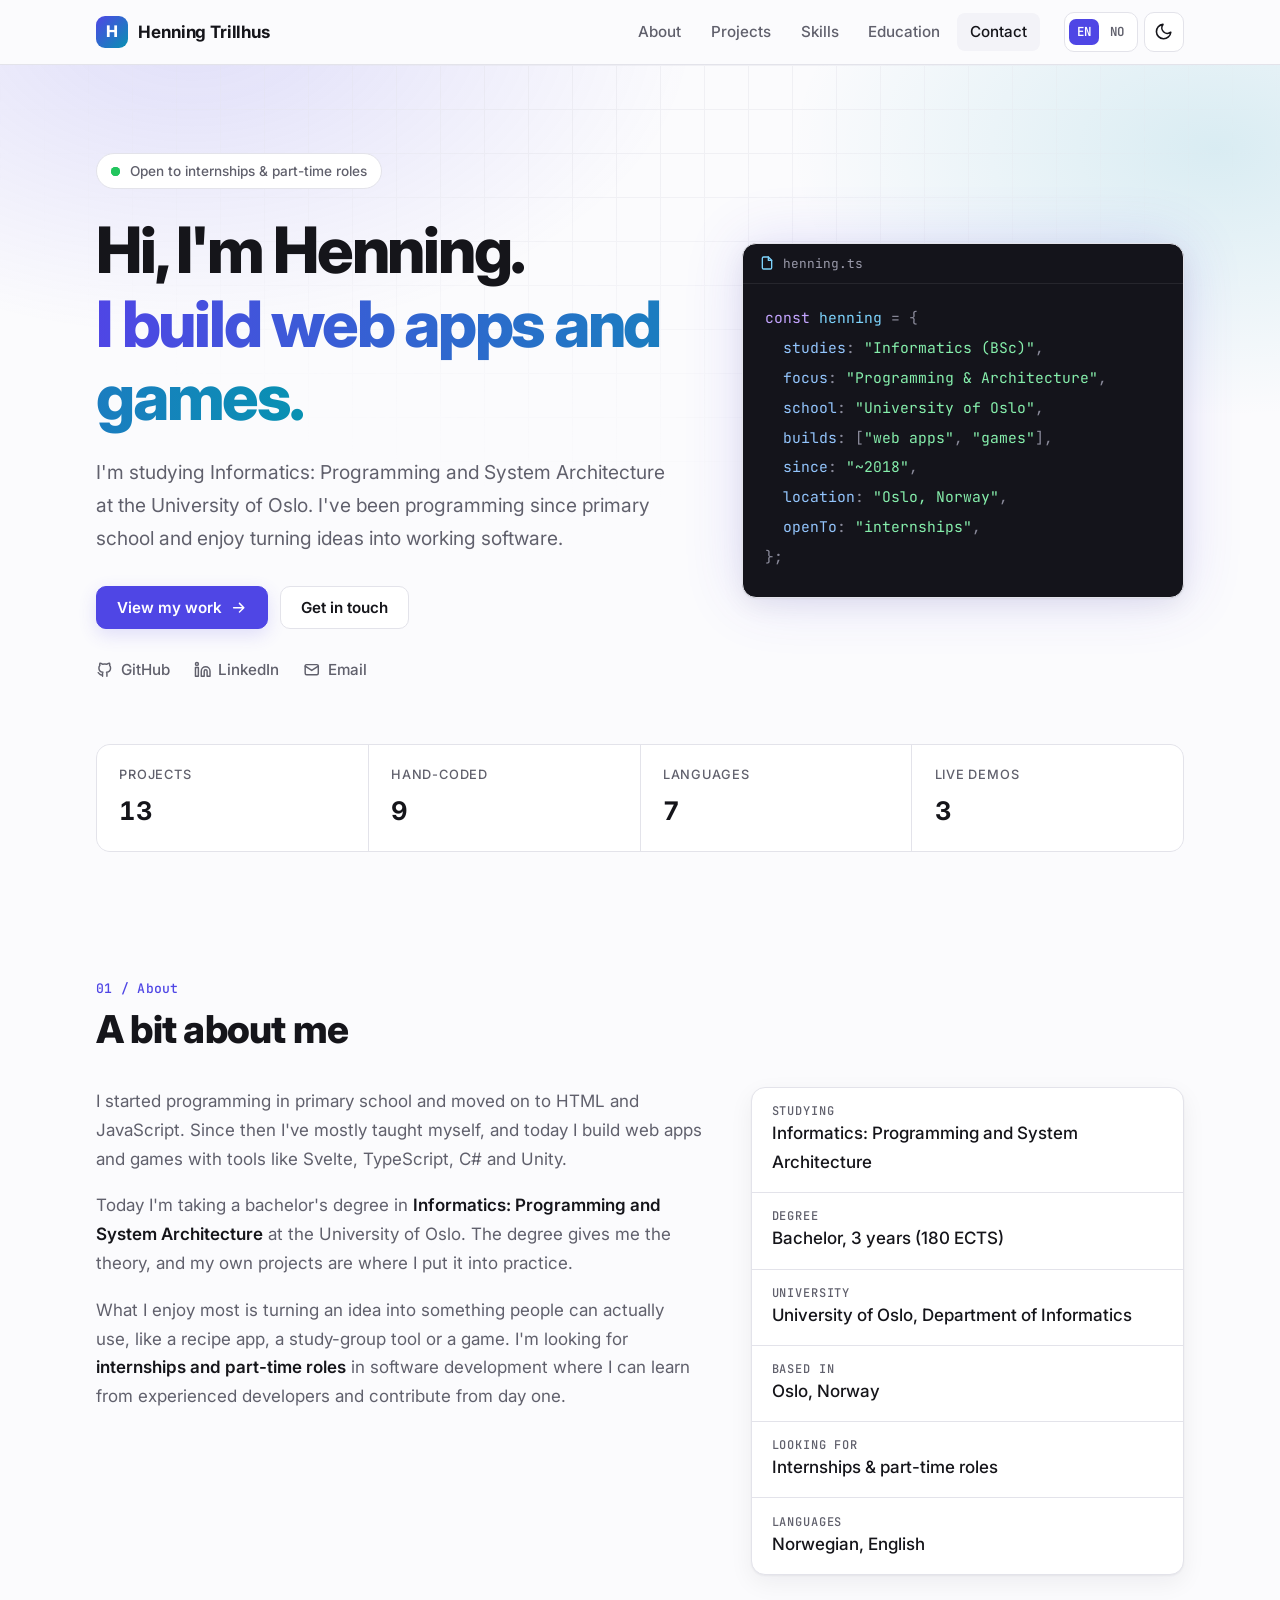
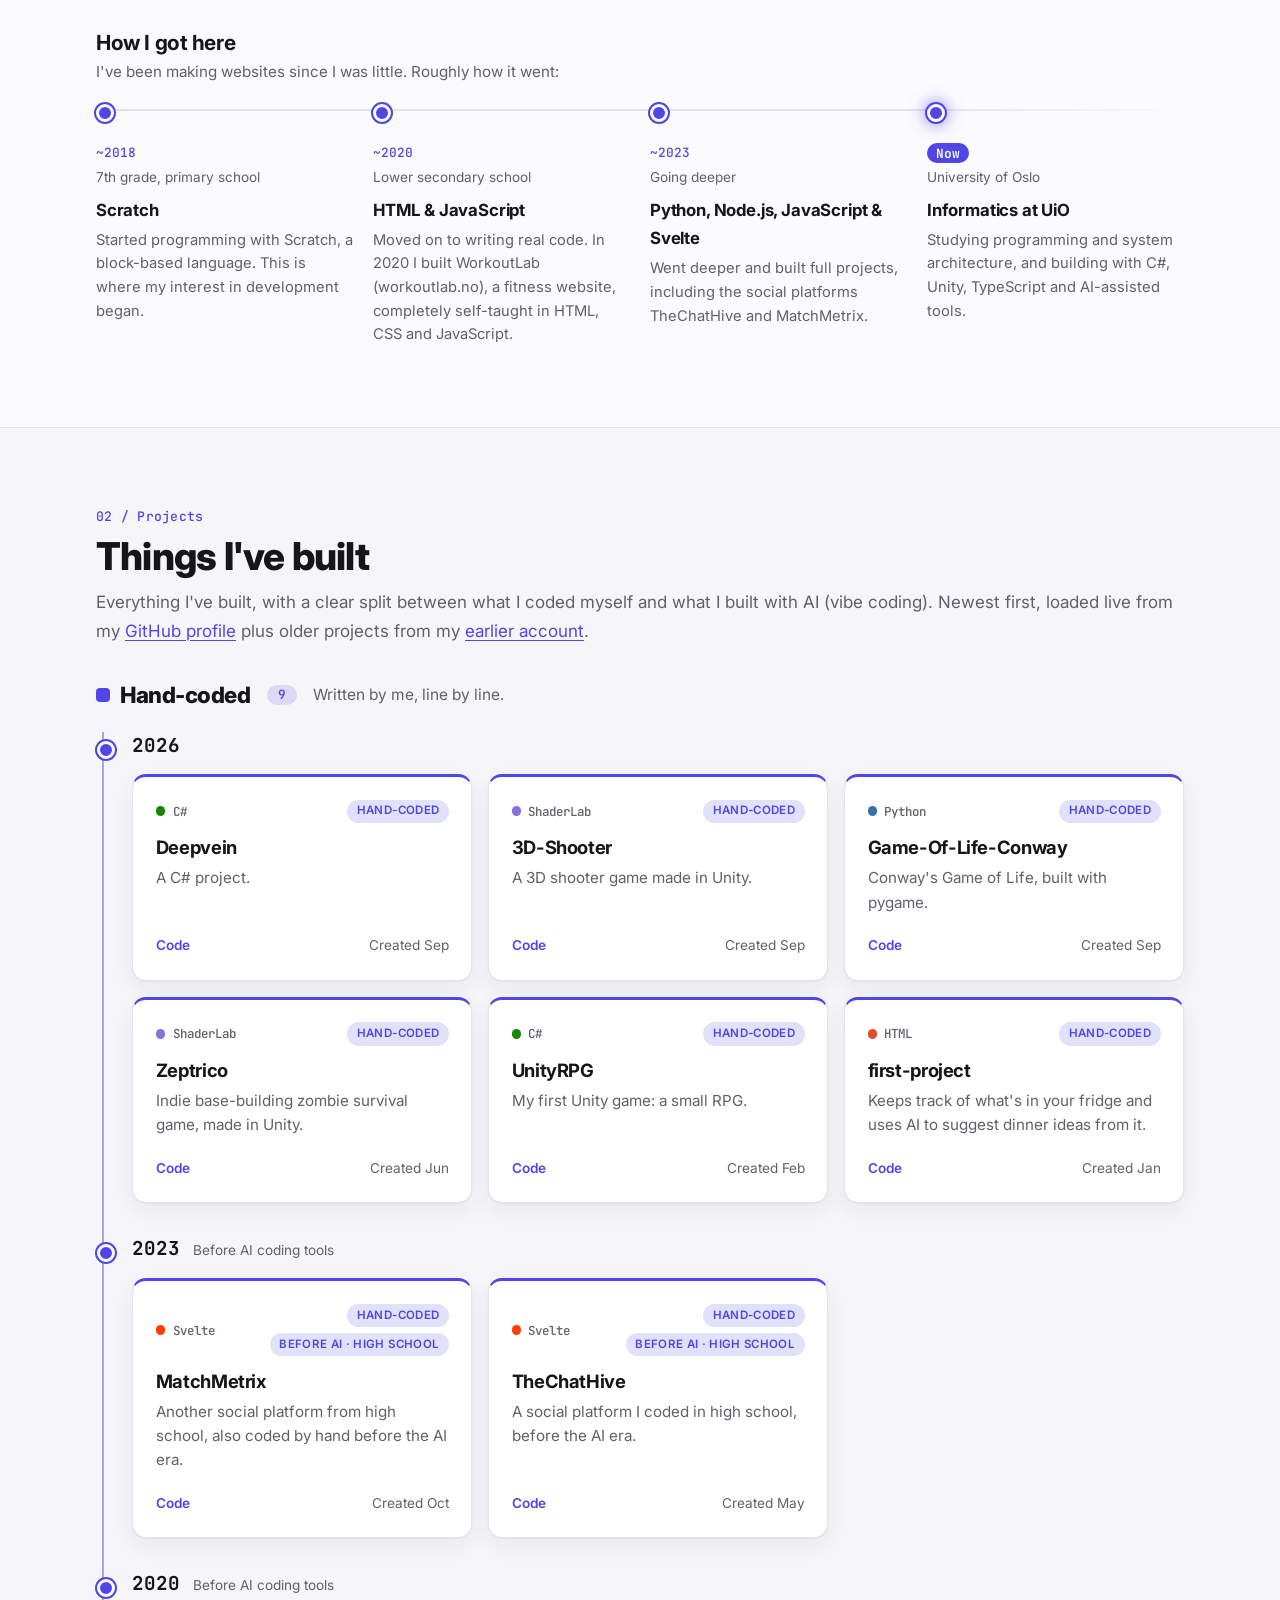
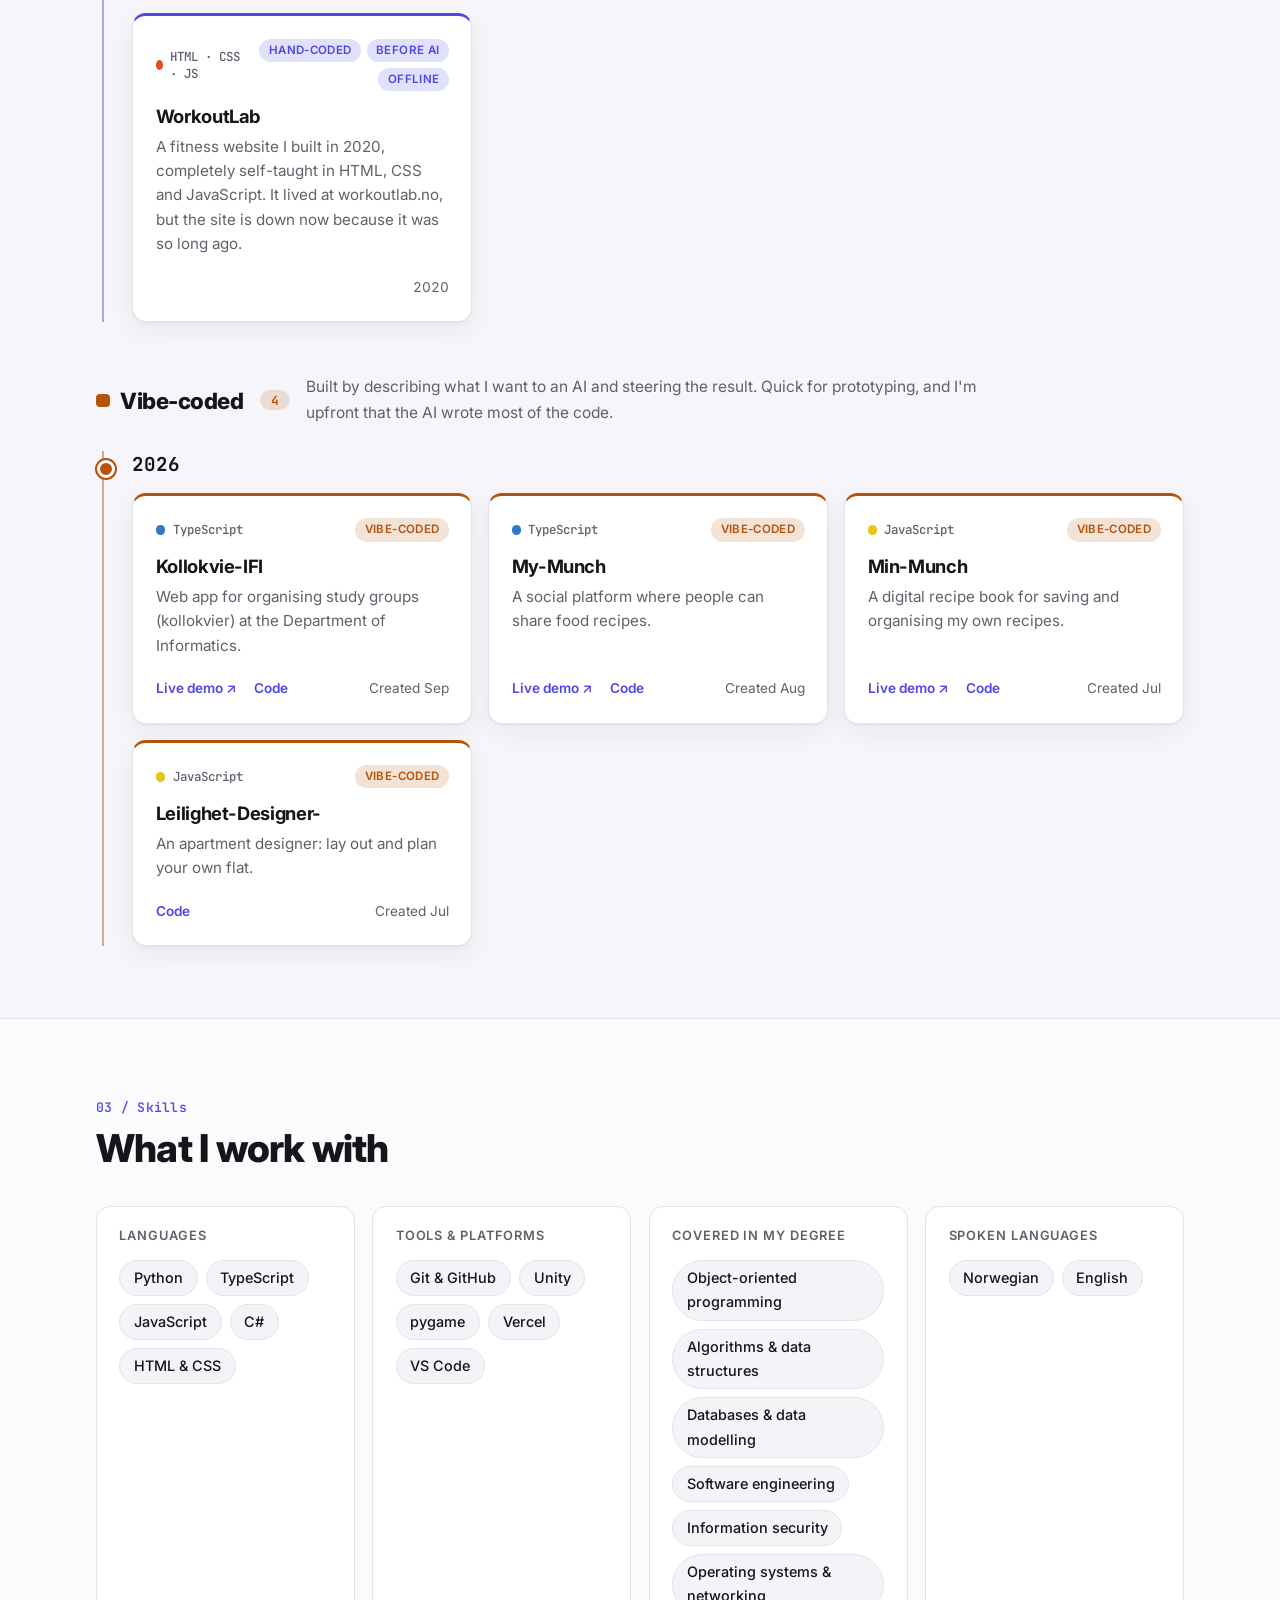
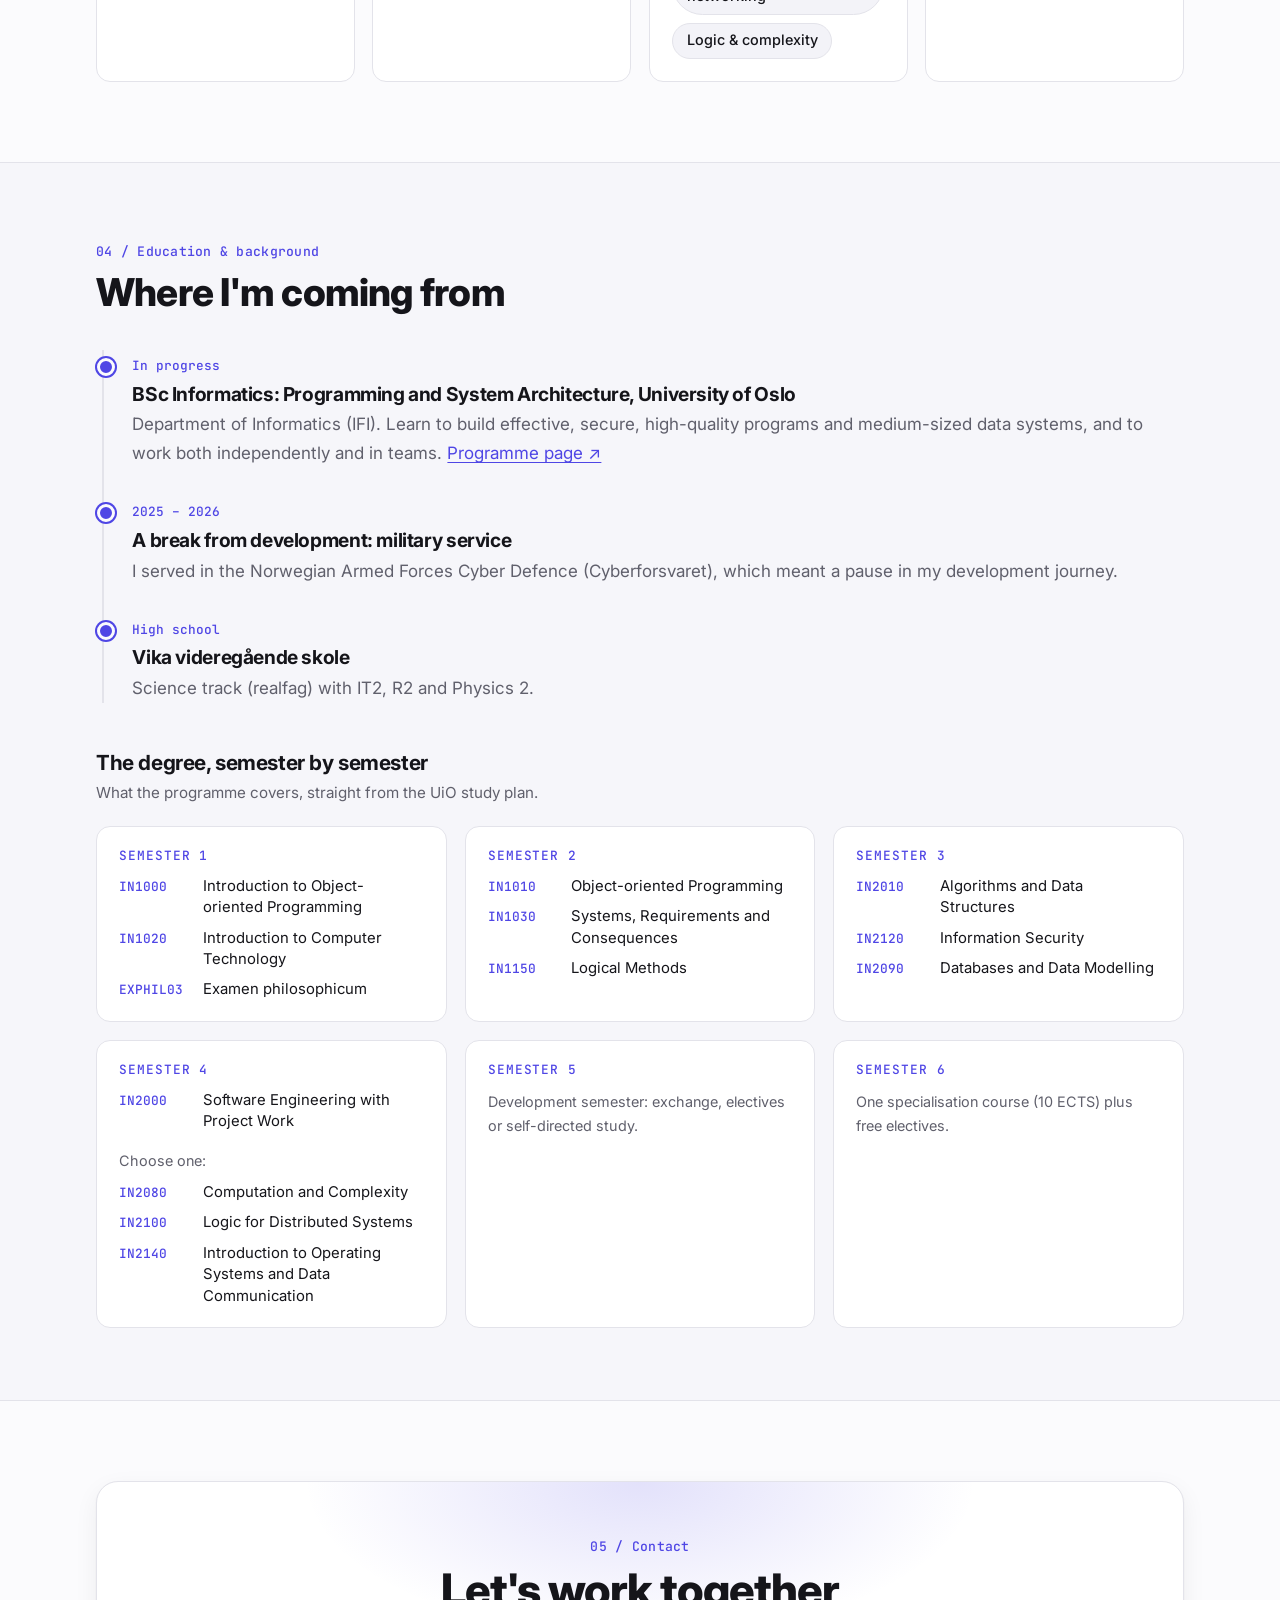
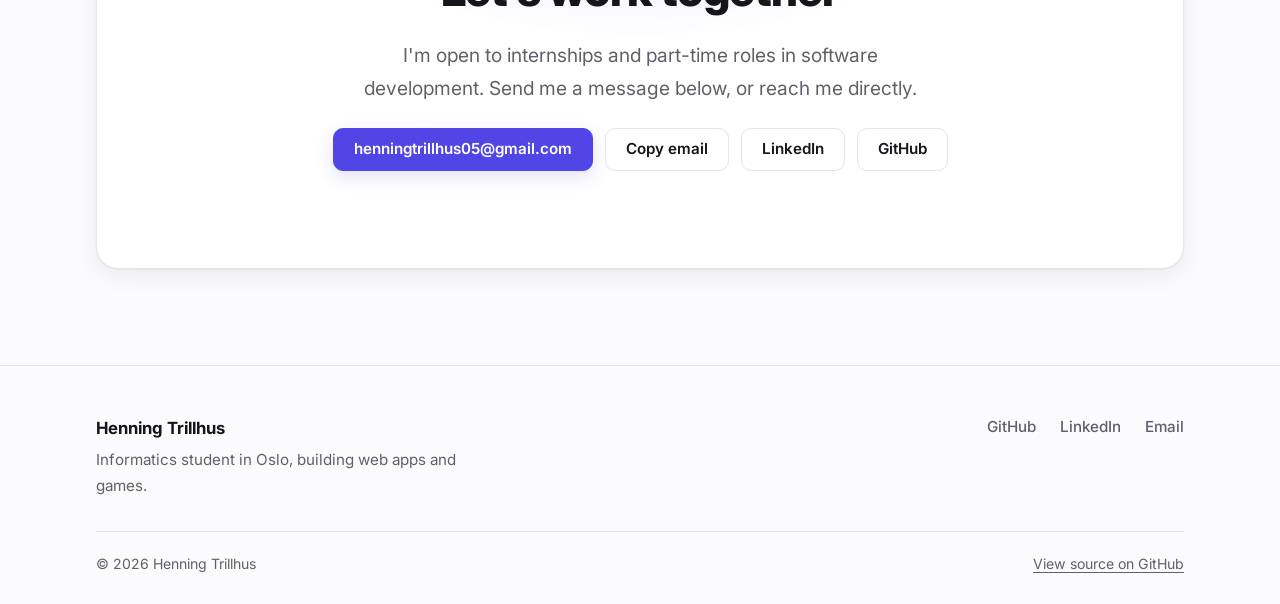
==== commit 9573cc9d: "Add a contact form powered by Web3Forms The form stays hidden until a public access key is set in sc" ====
--- a/index.html
+++ b/index.html
@@ -289,7 +289,30 @@
         <div class="contact-card reveal">
           <p class="kicker" data-i18n="contactKicker">05 / Contact</p>
           <h2 data-i18n="contactTitle">Let's work together</h2>
-          <p class="lead" data-i18n="contactLead">I'm open to internships and part-time roles in software development. Email is the quickest way to reach me.</p>
+          <p class="lead" data-i18n="contactLead">I'm open to internships and part-time roles in software development. Send me a message below, or reach me directly.</p>
+          <div id="contact-form-wrap" class="contact-form-wrap" hidden>
+            <form id="contact-form" class="contact-form">
+              <div class="field">
+                <label for="cf-name" data-i18n="formName">Name</label>
+                <input id="cf-name" name="name" type="text" autocomplete="name" required maxlength="120">
+              </div>
+              <div class="field">
+                <label for="cf-email" data-i18n="formEmail">Email</label>
+                <input id="cf-email" name="email" type="email" autocomplete="email" required maxlength="200">
+              </div>
+              <div class="field field-wide">
+                <label for="cf-message" data-i18n="formMessage">Message</label>
+                <textarea id="cf-message" name="message" rows="6" required maxlength="5000"></textarea>
+              </div>
+              <input class="hp" type="checkbox" name="botcheck" tabindex="-1" autocomplete="off" aria-hidden="true">
+              <div class="form-actions field-wide">
+                <button class="btn primary" id="form-send" type="submit" data-i18n="formSend">Send message</button>
+                <p class="form-note" data-i18n="formNote">Sent by email through Web3Forms.</p>
+              </div>
+              <p class="form-status field-wide" id="form-status" role="status" aria-live="polite"></p>
+            </form>
+            <p class="form-or"><span data-i18n="formOr">Or reach me directly</span></p>
+          </div>
           <div class="cta">
             <a class="btn primary" href="mailto:henningtrillhus05@gmail.com">henningtrillhus05@gmail.com</a>
             <button class="btn" type="button" id="copy-email" data-email="henningtrillhus05@gmail.com" data-i18n="copyEmail">Copy email</button>
--- a/style.css
+++ b/style.css
@@ -628,3 +628,42 @@
   #projects, #education { background: none; border: 0; margin-top: 0; padding-bottom: 0; }
   .footer-links { display: none; }
 }
+
+/* ---------- Contact form ---------- */
+.contact-form-wrap { margin: 2rem auto 0; max-width: 36rem; text-align: left; }
+.contact-form { display: grid; grid-template-columns: 1fr 1fr; gap: 1rem; }
+.field { display: grid; gap: .4rem; }
+.field-wide { grid-column: 1 / -1; }
+.field label { font-size: .85rem; font-weight: 600; color: var(--muted); }
+.field input, .field textarea {
+  width: 100%;
+  padding: .7rem .9rem;
+  border: 1px solid var(--border);
+  border-radius: 10px;
+  background: var(--bg);
+  color: var(--text);
+  font: 400 1rem/1.5 var(--font);
+  transition: border-color .15s, box-shadow .15s;
+}
+.field textarea { min-height: 9rem; resize: vertical; }
+.field input:hover, .field textarea:hover { border-color: color-mix(in srgb, var(--accent) 50%, var(--border)); }
+.field input:focus-visible, .field textarea:focus-visible { outline: none; border-color: var(--accent); box-shadow: 0 0 0 3px var(--glow); }
+.hp { position: absolute; left: -9999px; width: 1px; height: 1px; opacity: 0; }
+.form-actions { display: flex; flex-wrap: wrap; align-items: center; gap: .75rem 1.25rem; }
+.form-actions .btn:disabled { opacity: .7; cursor: progress; transform: none; }
+.form-note { font-size: .82rem; color: var(--muted); }
+.form-status { min-height: 1.5rem; font-size: .95rem; font-weight: 500; }
+.form-status.is-ok { color: #16a34a; }
+.form-status.is-error { color: #dc2626; }
+:root[data-theme="dark"] .form-status.is-ok { color: #4ade80; }
+:root[data-theme="dark"] .form-status.is-error { color: #f87171; }
+.form-or { display: flex; align-items: center; gap: 1rem; margin: 2rem 0 0; font-size: .85rem; color: var(--muted); }
+.form-or::before, .form-or::after { content: ""; flex: 1; height: 1px; background: var(--border); }
+.contact-form-wrap + .cta { margin-top: 1.5rem; }
+
+@media (max-width: 40rem) {
+  .contact-form { grid-template-columns: 1fr; }
+}
+@media print {
+  .contact-form-wrap { display: none !important; }
+}
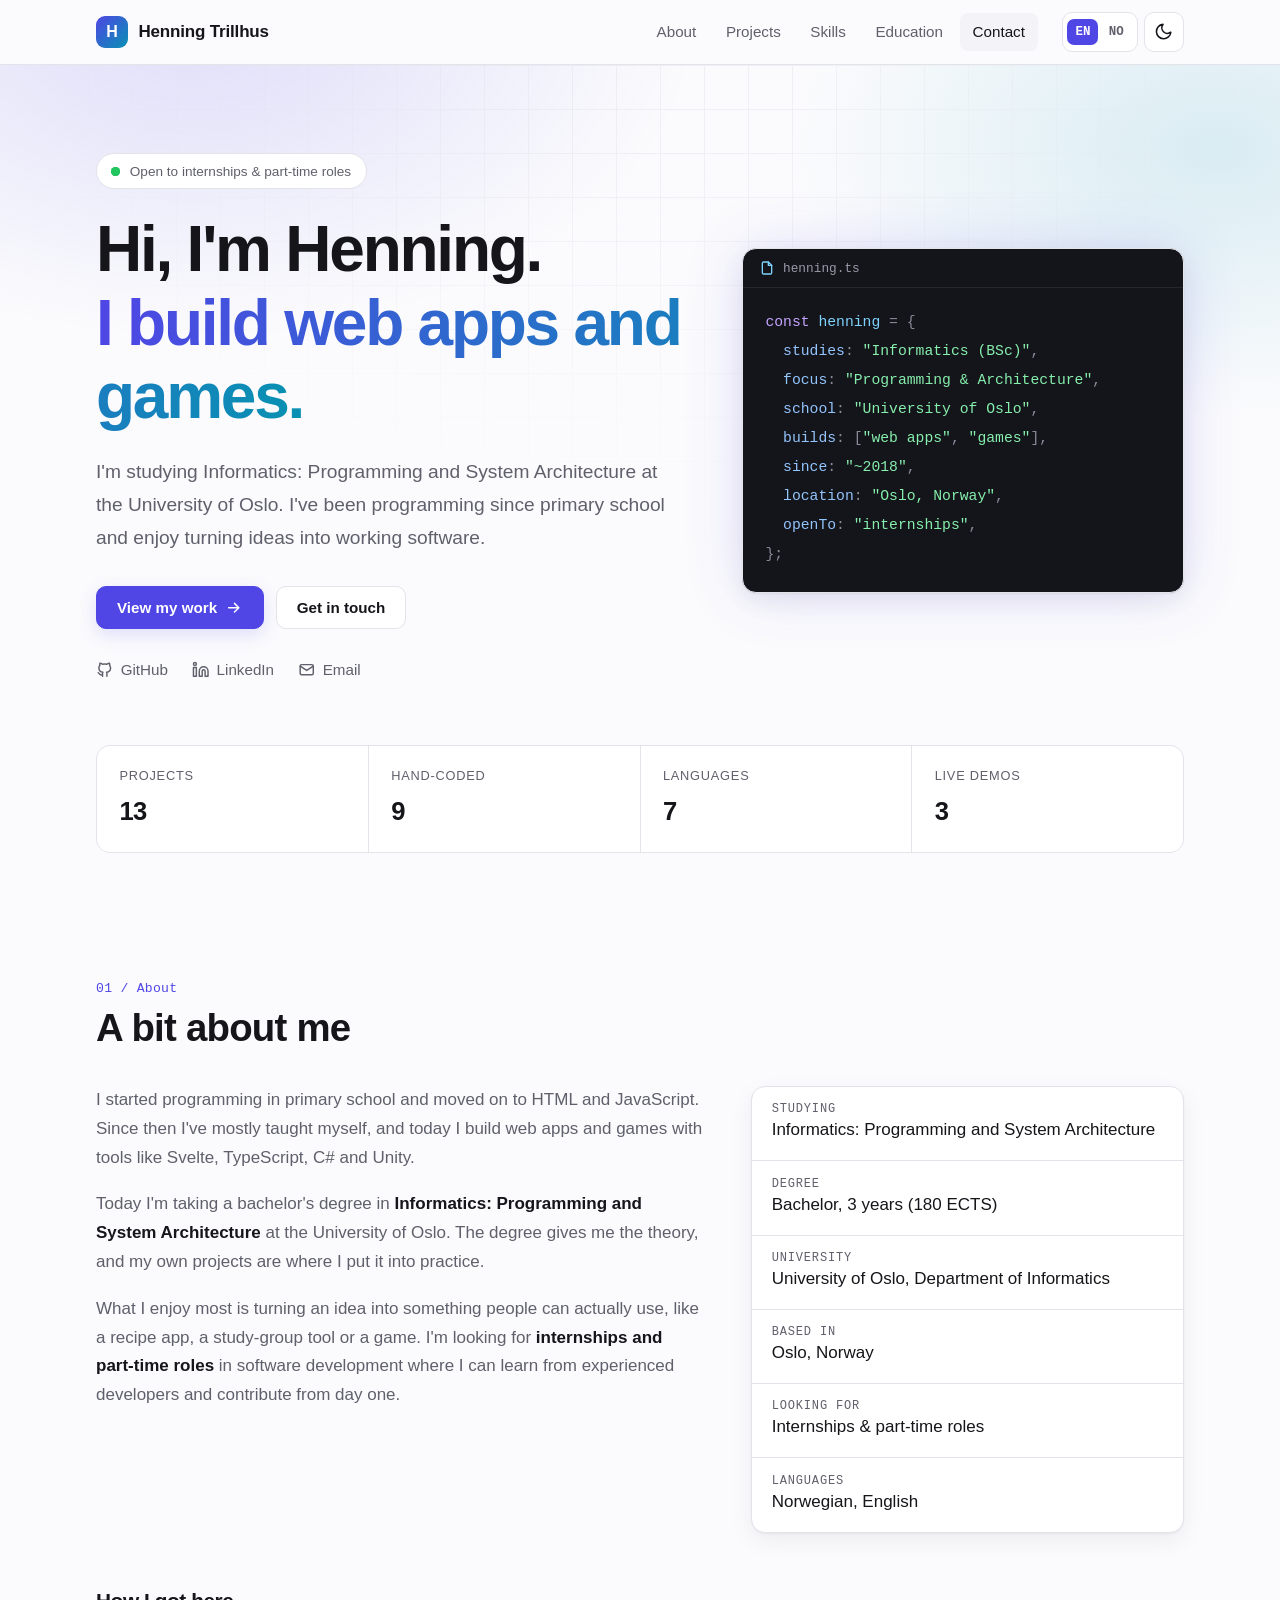
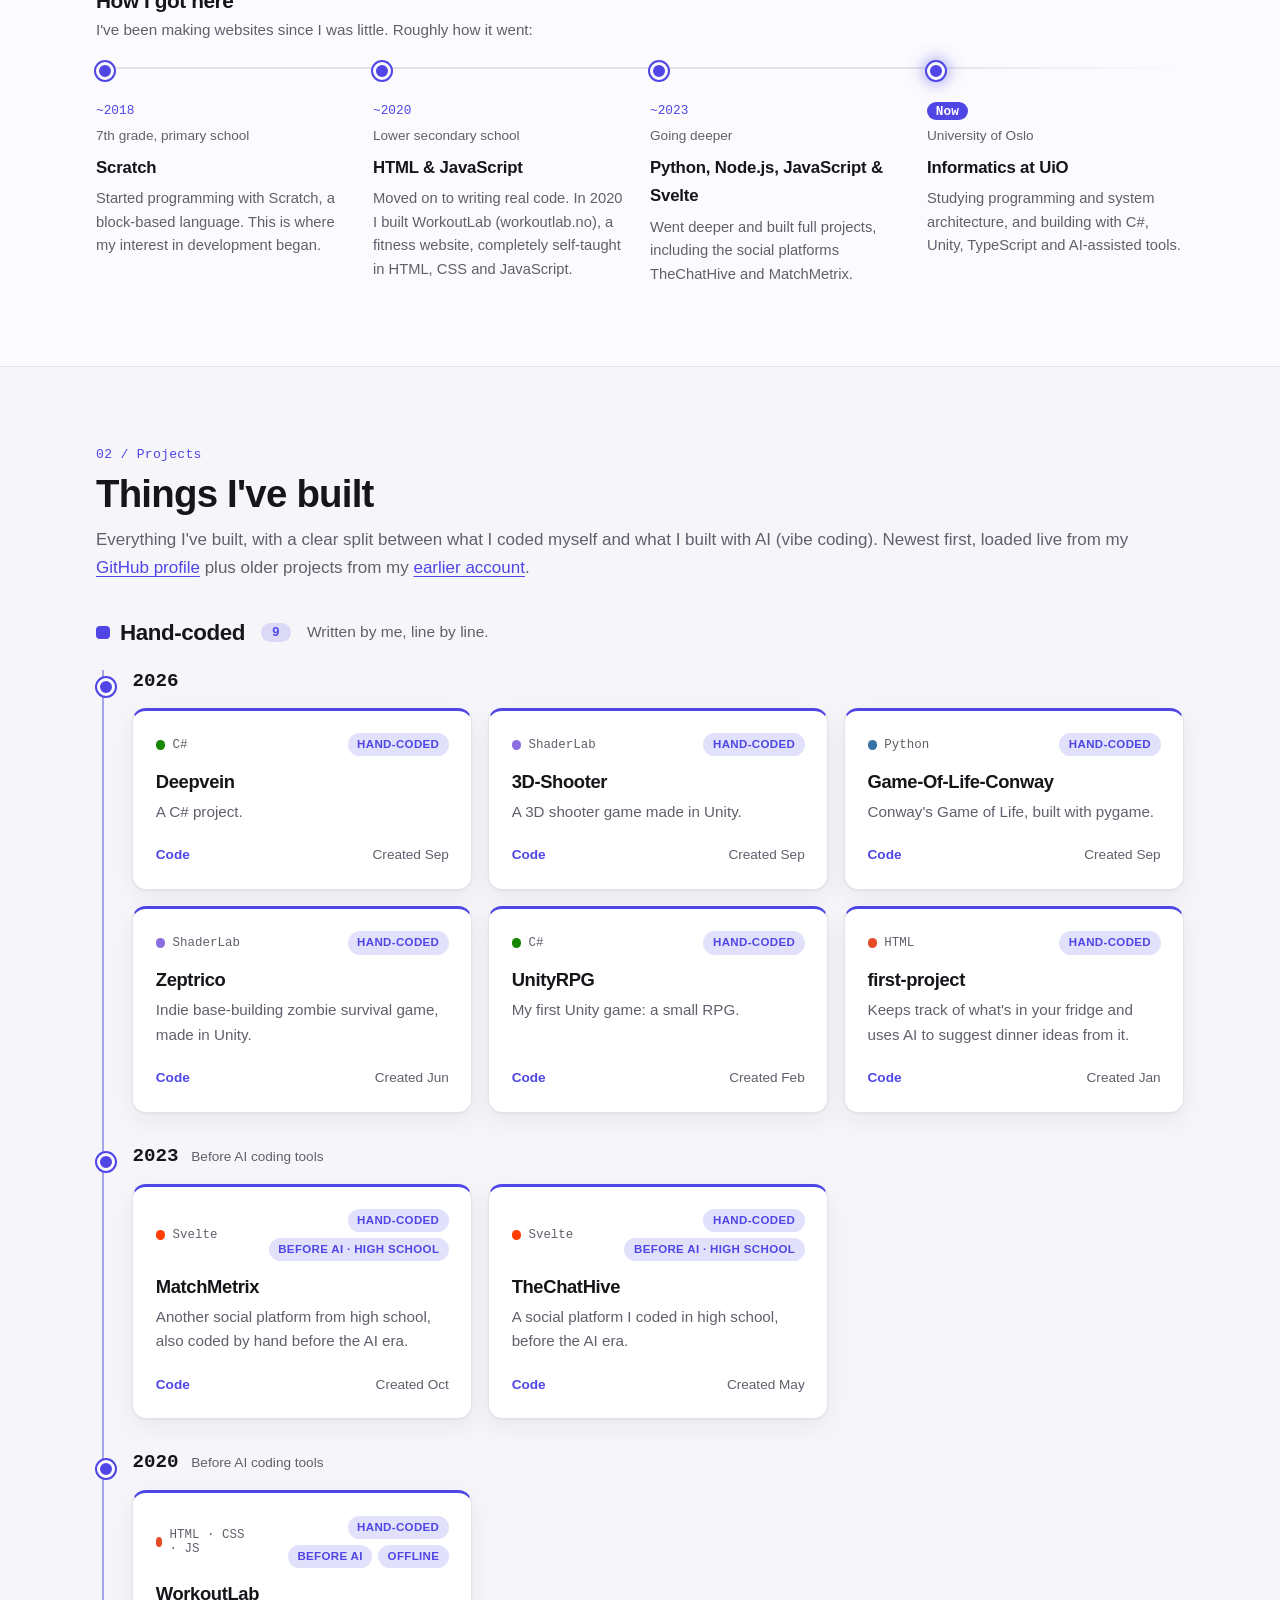
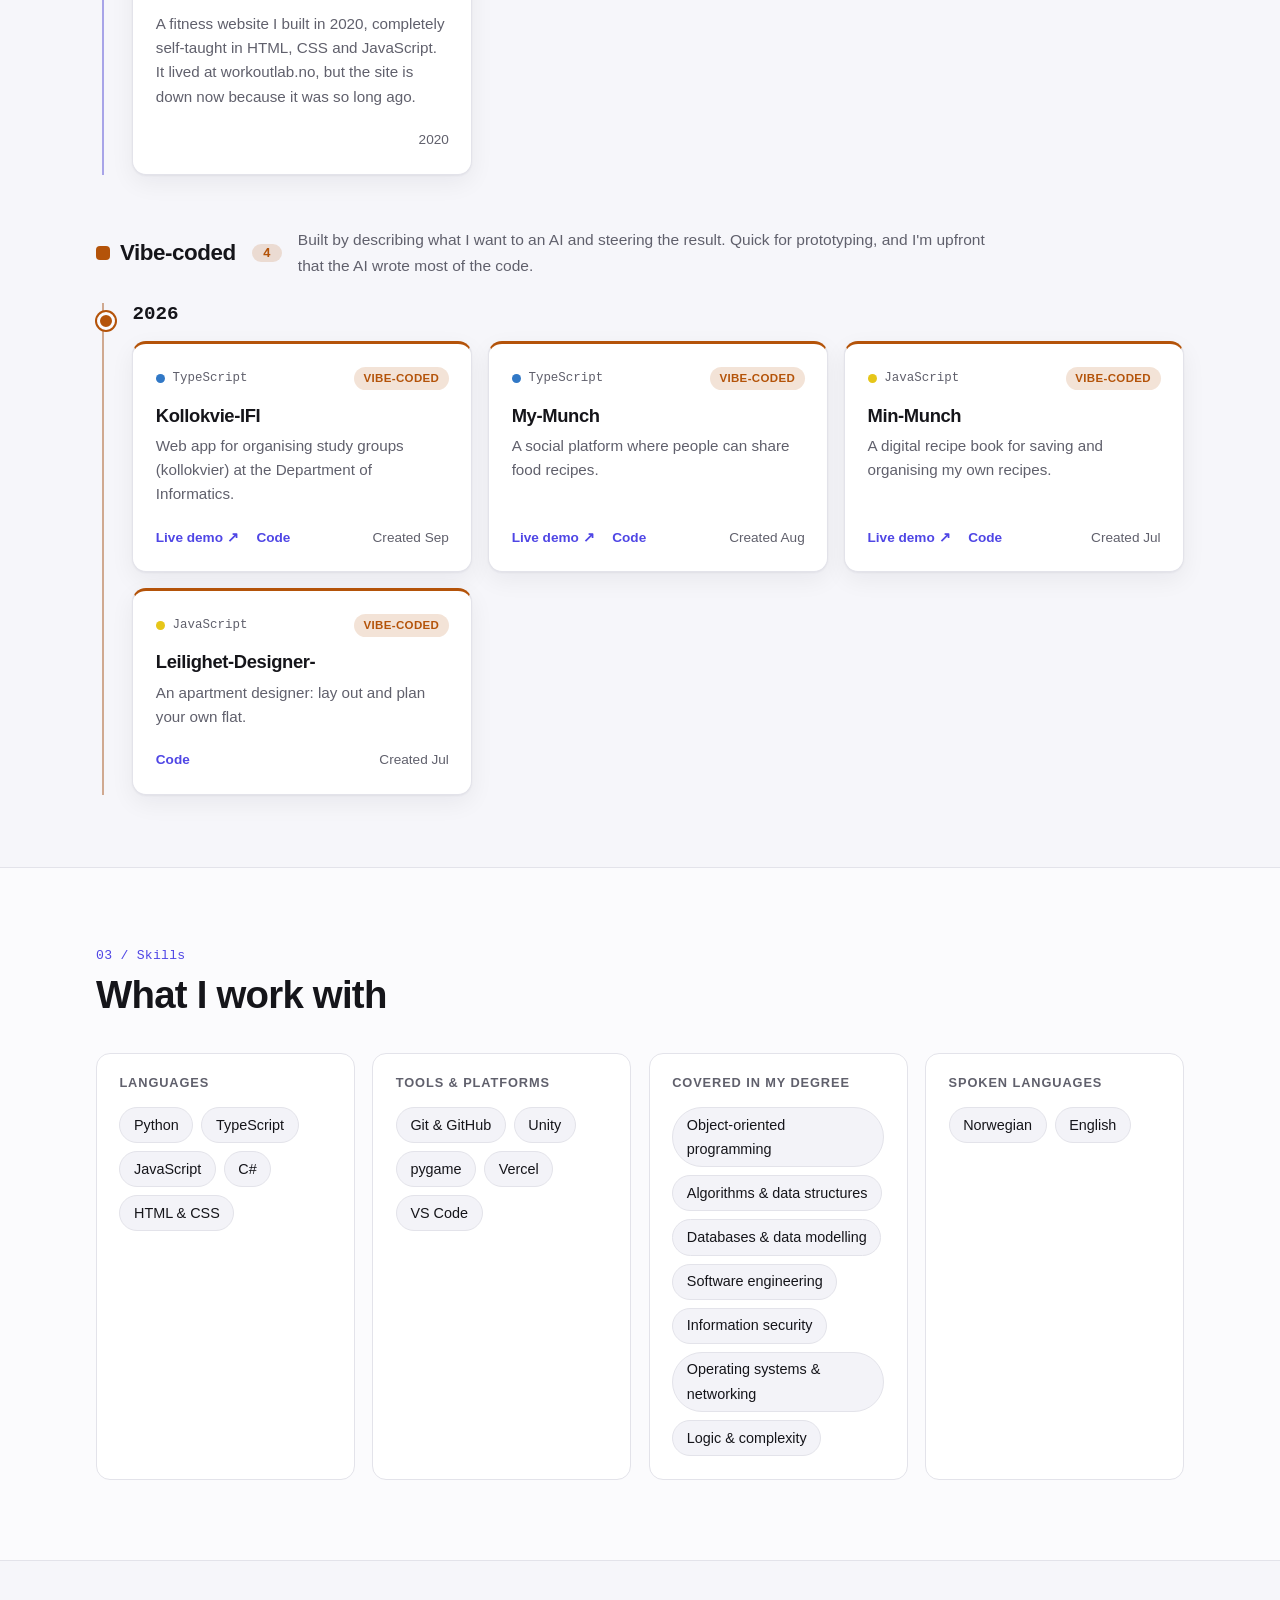
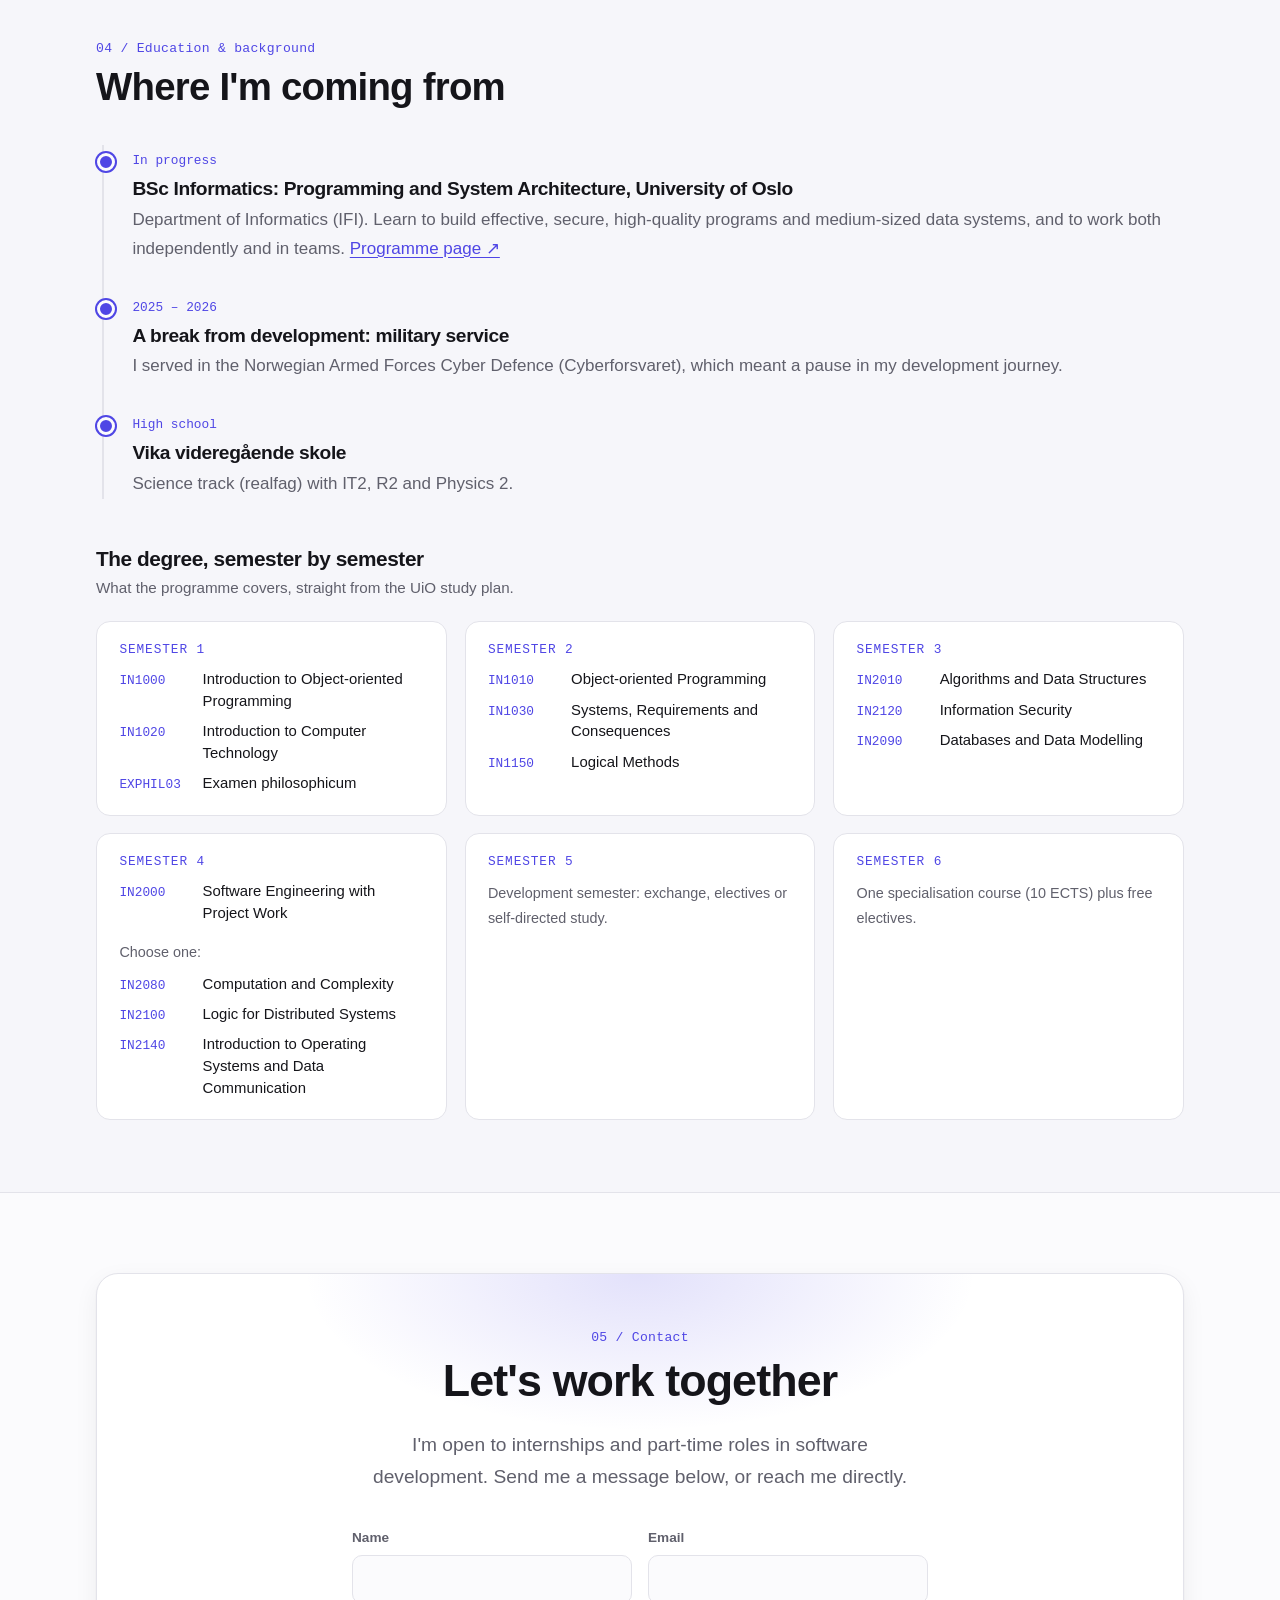
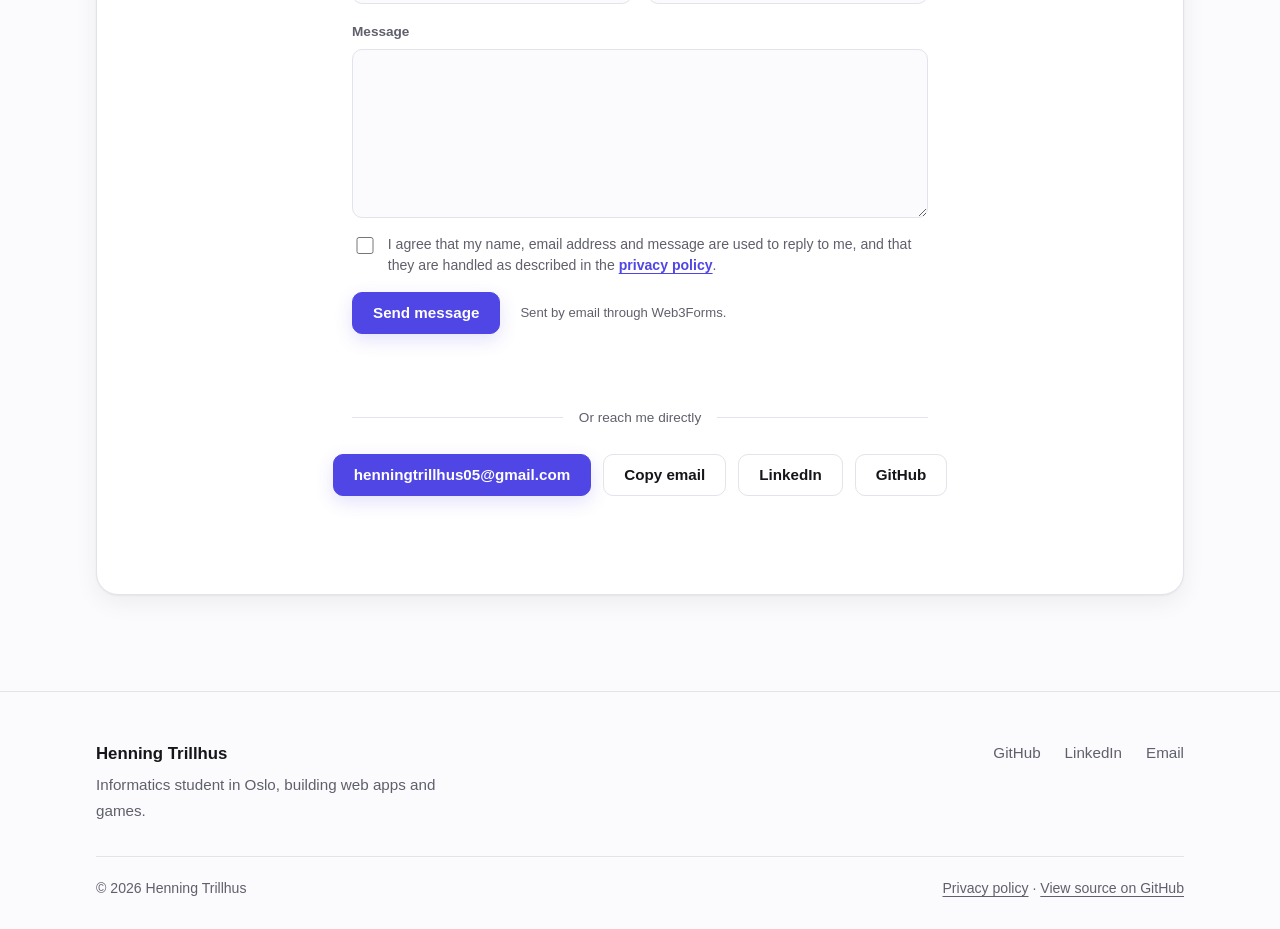
==== commit 33e2eb57: "Enable the contact form and add privacy information - Set the Web3Forms key and require a consent ch" ====
--- a/index.html
+++ b/index.html
@@ -12,9 +12,6 @@
   <meta name="twitter:card" content="summary">
   <link rel="icon" href="data:image/svg+xml,%3Csvg xmlns='http://www.w3.org/2000/svg' viewBox='0 0 64 64'%3E%3Crect width='64' height='64' rx='14' fill='%234f46e5'/%3E%3Cpath d='M20 16v32M44 16v32M20 32h24' stroke='white' stroke-width='6' stroke-linecap='round' fill='none'/%3E%3C/svg%3E">
 
-  <link rel="preconnect" href="https://fonts.googleapis.com">
-  <link rel="preconnect" href="https://fonts.gstatic.com" crossorigin>
-  <link rel="stylesheet" href="https://fonts.googleapis.com/css2?family=Inter:wght@400;500;600;700;800&family=JetBrains+Mono:wght@400;500&display=swap">
   <link rel="stylesheet" href="style.css">
 
   <script>
@@ -304,6 +301,10 @@
                 <label for="cf-message" data-i18n="formMessage">Message</label>
                 <textarea id="cf-message" name="message" rows="6" required maxlength="5000"></textarea>
               </div>
+              <label class="consent field-wide" for="cf-consent">
+                <input id="cf-consent" name="consent" type="checkbox" required>
+                <span data-i18n-html="formConsent">I agree that my name, email address and message are used to reply to me, and that they are handled as described in the <a href="privacy.html" target="_blank" rel="noopener">privacy policy</a>.</span>
+              </label>
               <input class="hp" type="checkbox" name="botcheck" tabindex="-1" autocomplete="off" aria-hidden="true">
               <div class="form-actions field-wide">
                 <button class="btn primary" id="form-send" type="submit" data-i18n="formSend">Send message</button>
@@ -352,7 +353,7 @@
     </div>
     <div class="container footer-bottom">
       <p>© <span id="year">2026</span> Henning Trillhus</p>
-      <p><a href="https://github.com/HenningTrillhus/Portfolio" target="_blank" rel="noopener" data-i18n="footerSource">View source on GitHub</a></p>
+      <p><a href="privacy.html" data-i18n="privacyLink">Privacy policy</a> · <a href="https://github.com/HenningTrillhus/Portfolio" target="_blank" rel="noopener" data-i18n="footerSource">View source on GitHub</a></p>
     </div>
   </footer>
 
--- a/style.css
+++ b/style.css
@@ -667,3 +667,22 @@
 @media print {
   .contact-form-wrap { display: none !important; }
 }
+
+/* ---------- Consent checkbox + privacy page ---------- */
+.consent { display: flex; align-items: flex-start; gap: .7rem; font-size: .88rem; line-height: 1.5; color: var(--muted); cursor: pointer; }
+.consent input { flex: none; width: 1.1rem; height: 1.1rem; margin-top: .2rem; accent-color: var(--accent); cursor: pointer; }
+.consent a { font-weight: 600; }
+
+.legal-header .header-actions { margin-left: auto; }
+.legal { width: min(100% - 2.5rem, 46rem); padding: 3rem 0 1rem; }
+.legal h1 { margin-top: .5rem; font-size: clamp(2rem, 5vw, 2.8rem); font-weight: 800; letter-spacing: -.03em; }
+.legal .updated { margin: .4rem 0 1.75rem; font-size: .9rem; color: var(--muted); }
+.legal h2 { margin: 2.25rem 0 .6rem; font-size: 1.3rem; font-weight: 700; }
+.legal h3 { margin: 1.5rem 0 .4rem; font-size: 1.05rem; font-weight: 700; }
+.legal p, .legal ul { margin: 0 0 1rem; }
+.legal ul { list-style: disc; padding-left: 1.4rem; }
+.legal li + li { margin-top: .35rem; }
+.legal p, .legal li { color: var(--muted); }
+.legal strong, .legal em { color: var(--text); }
+html[data-lang="en"] [data-lang-block="no"],
+html[data-lang="no"] [data-lang-block="en"] { display: none; }
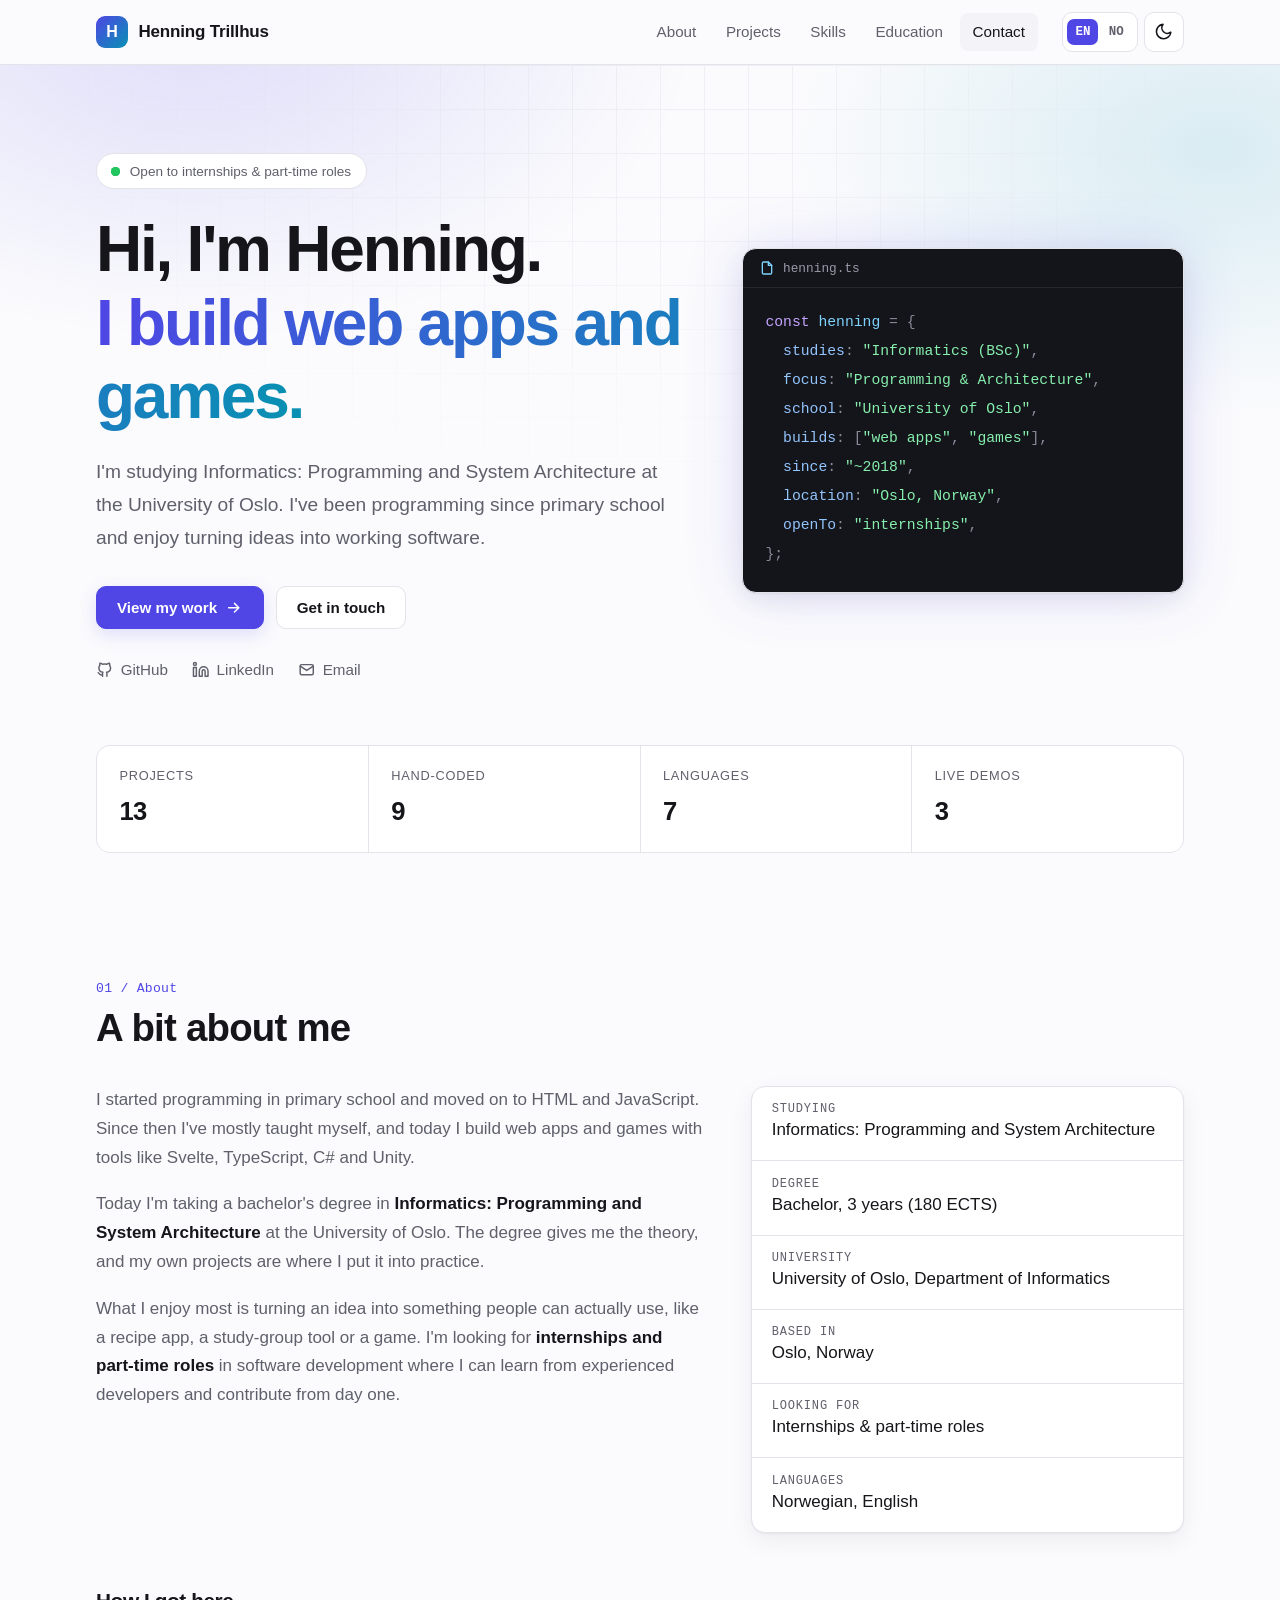
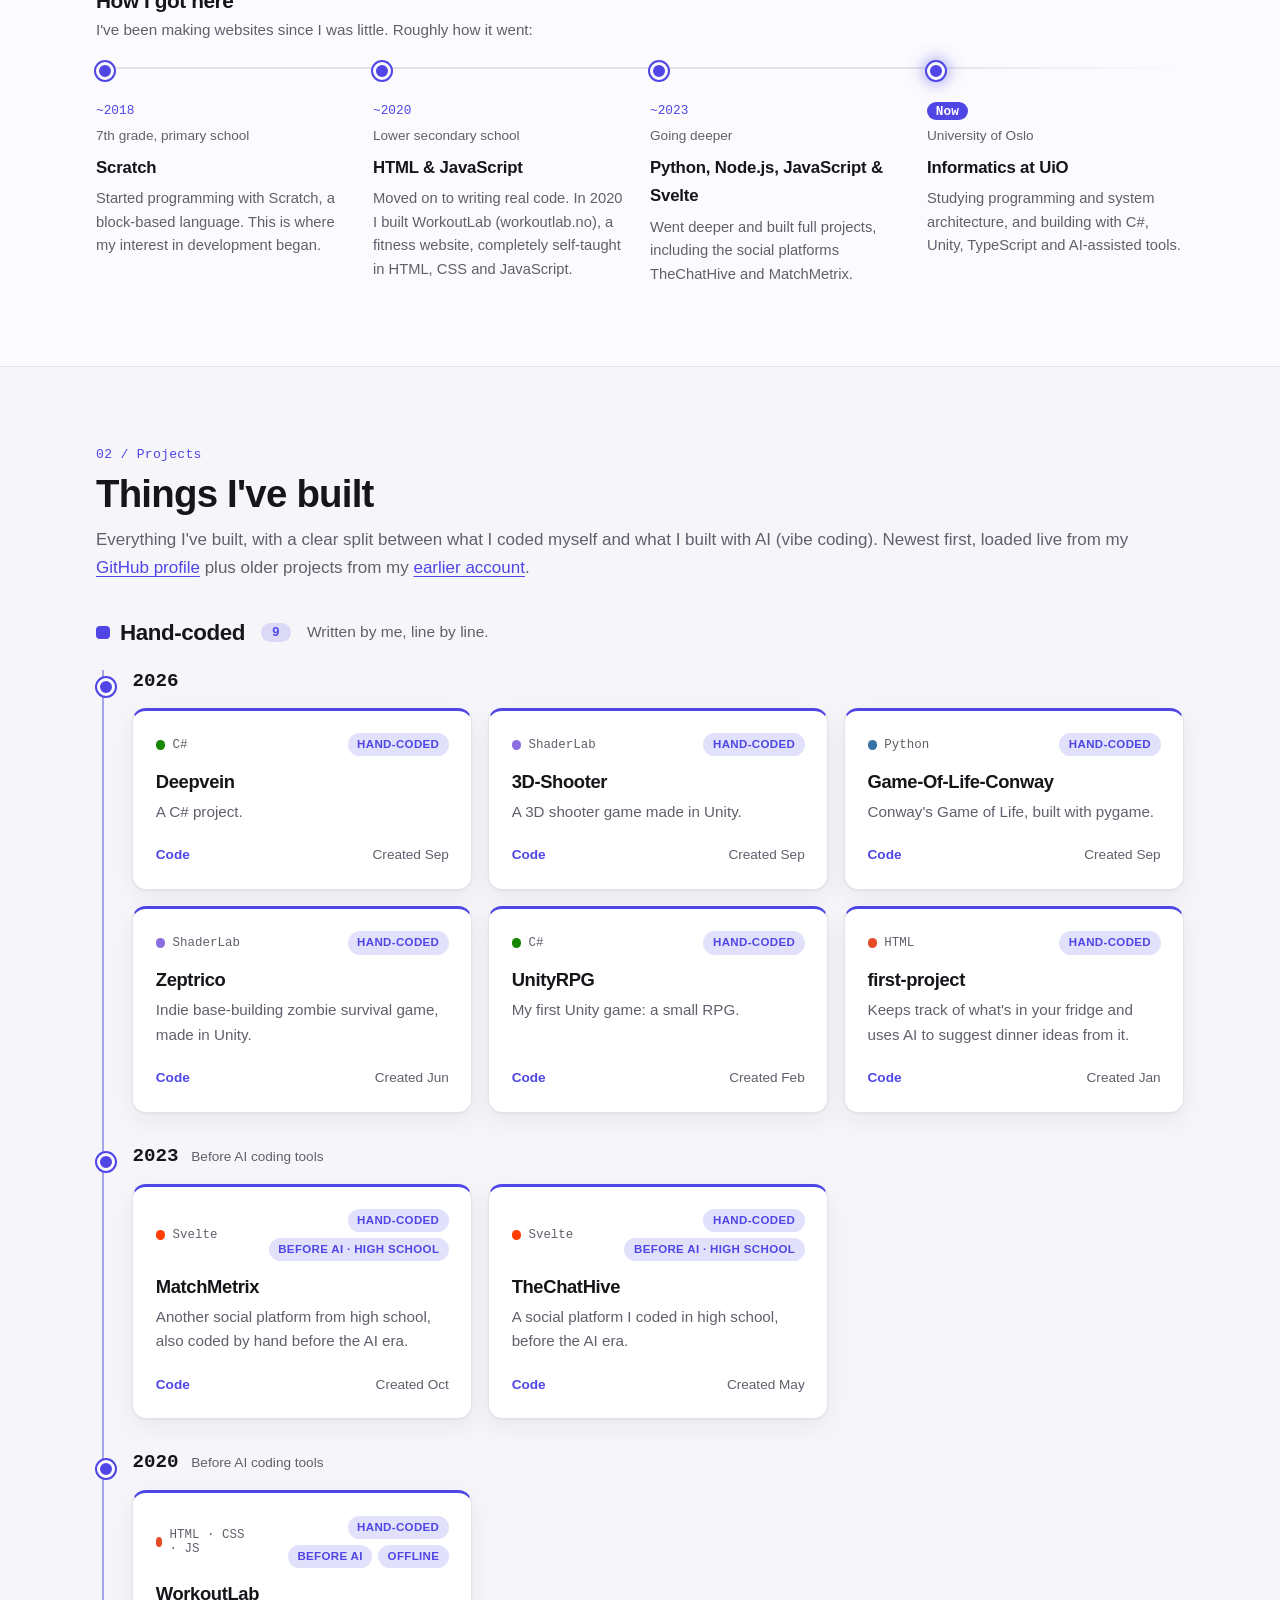
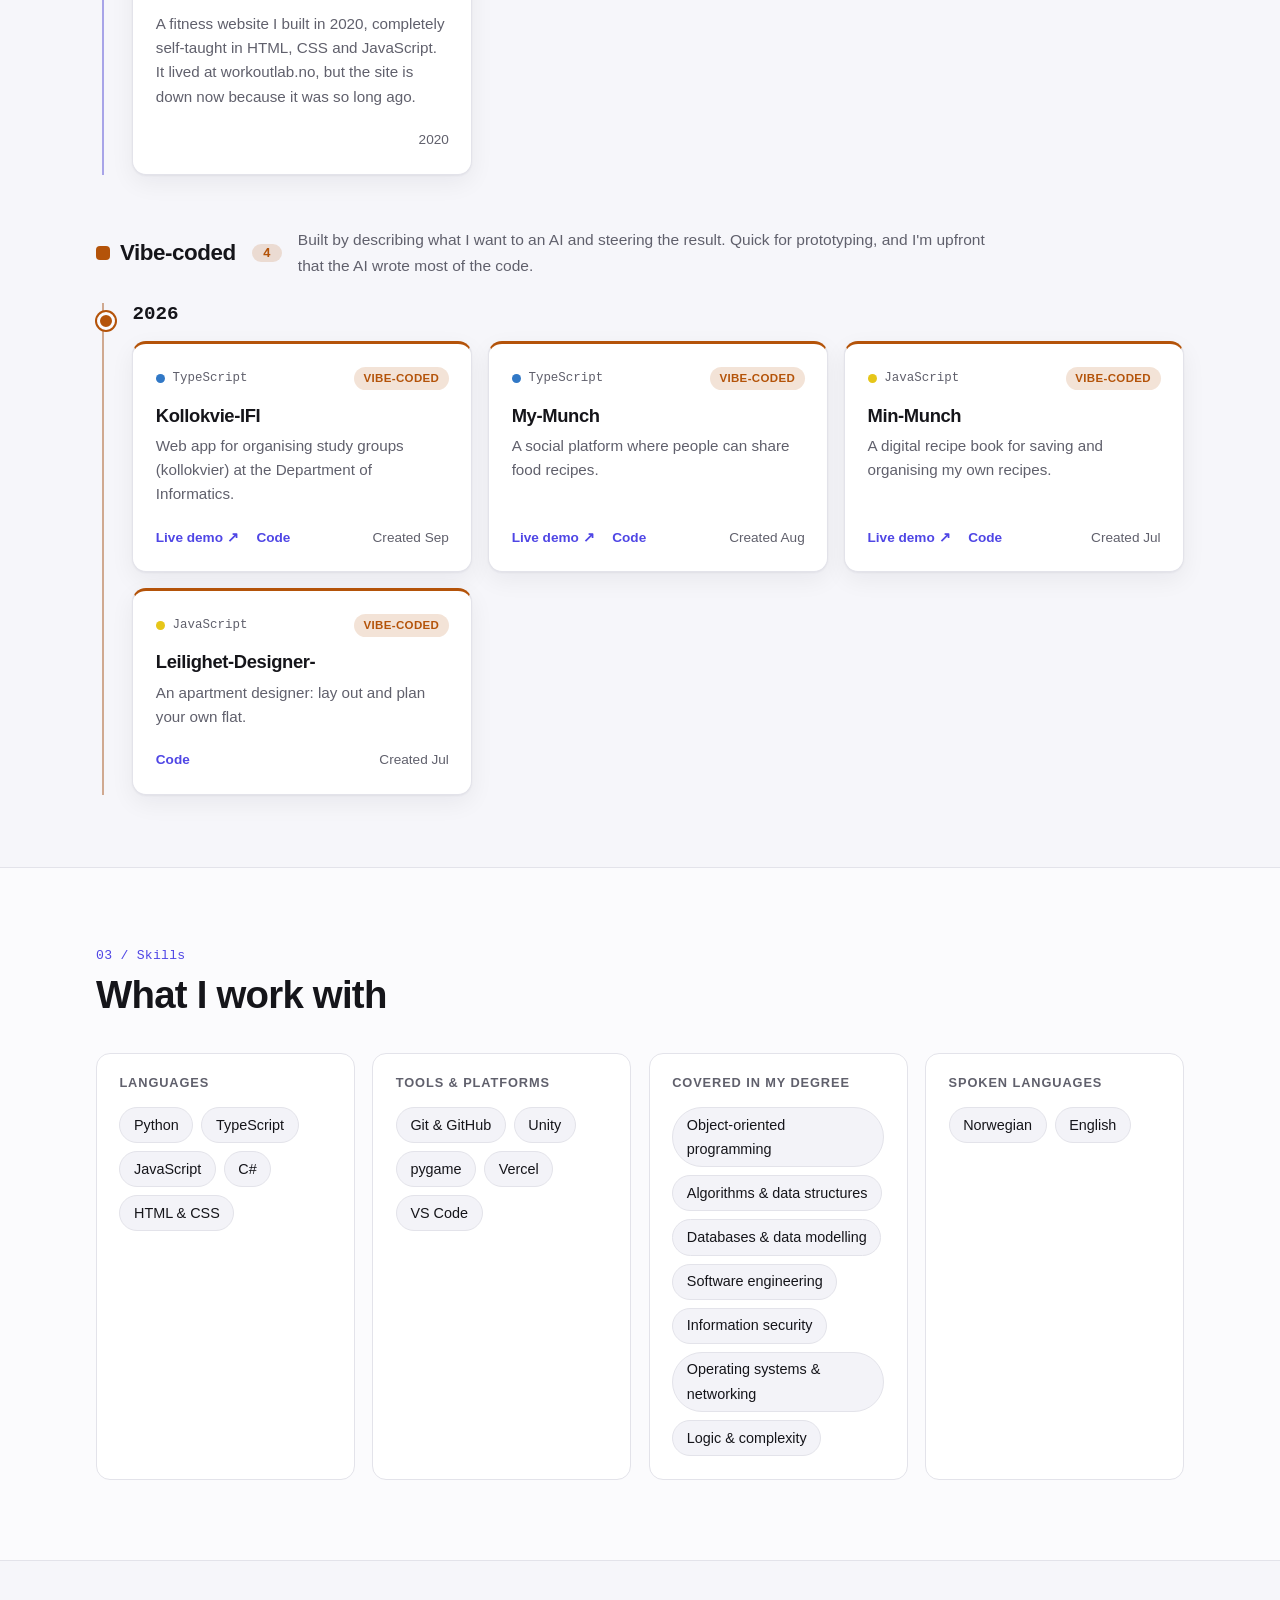
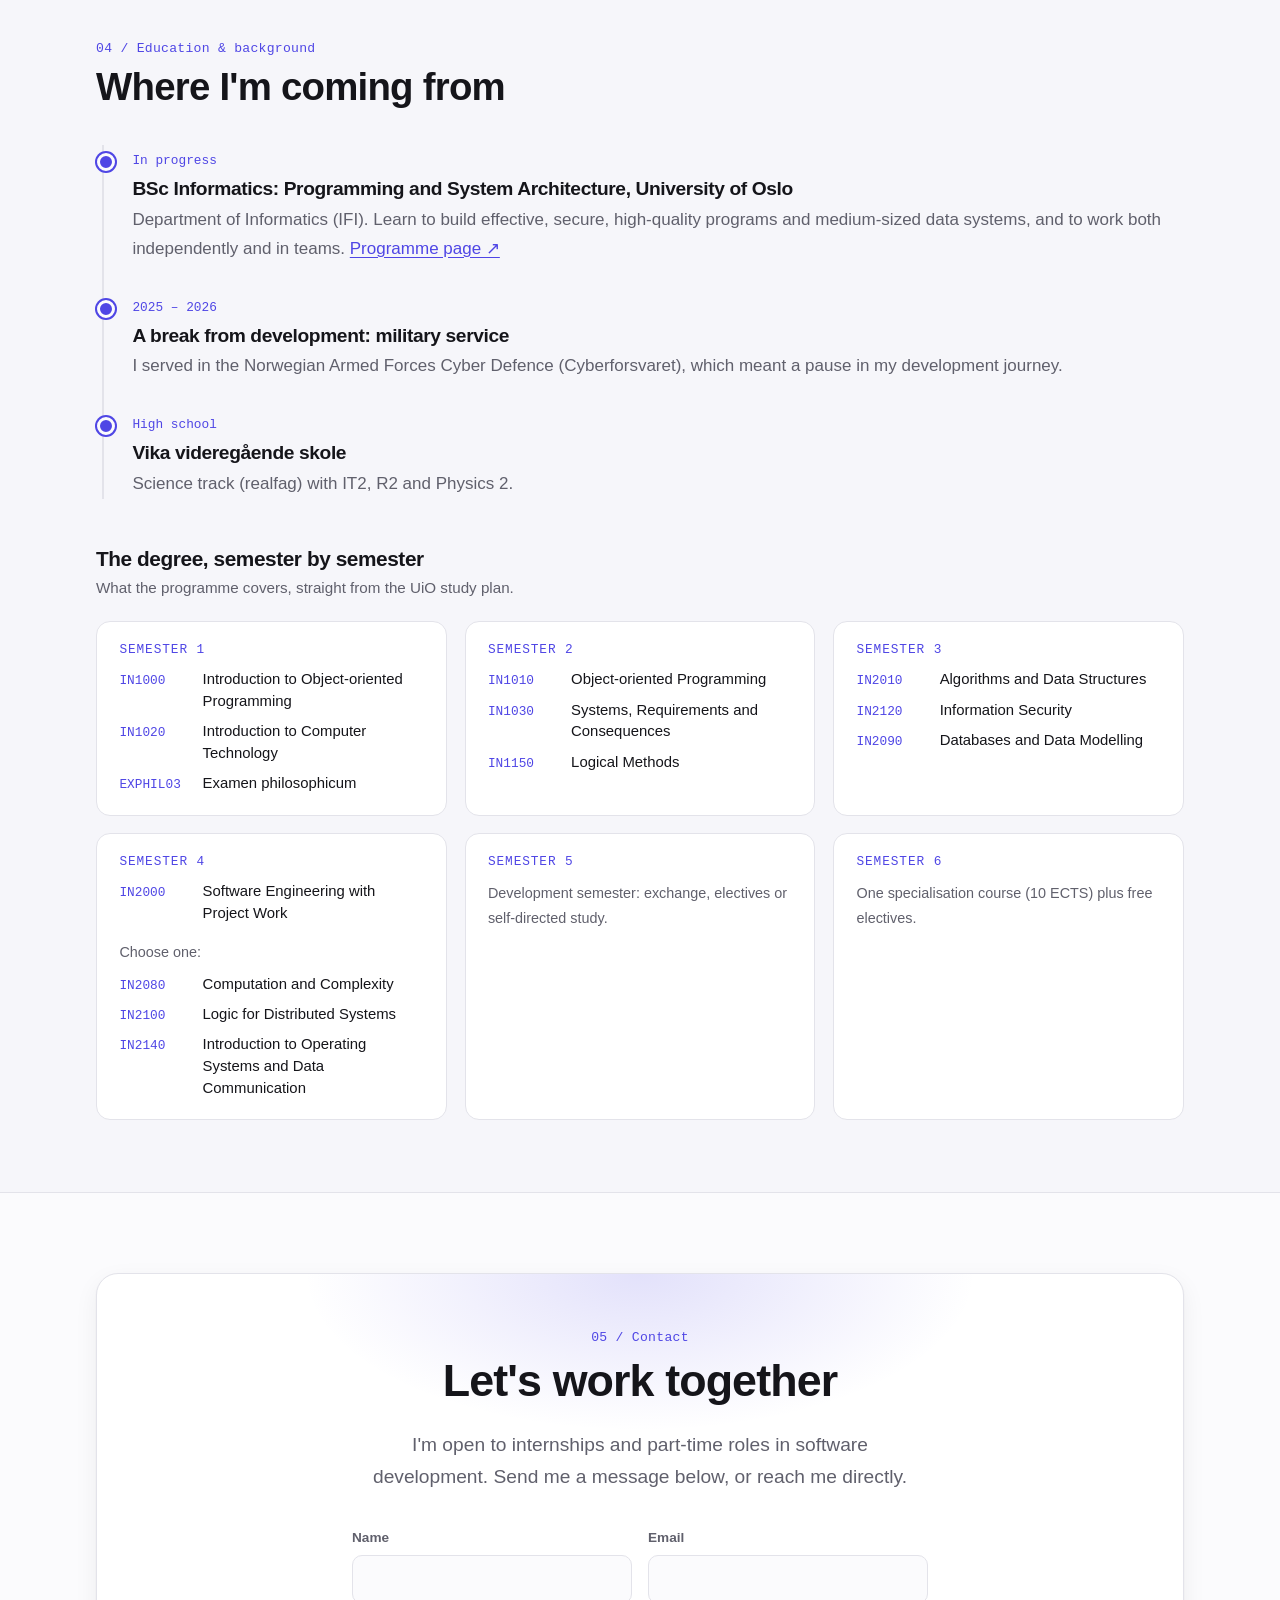
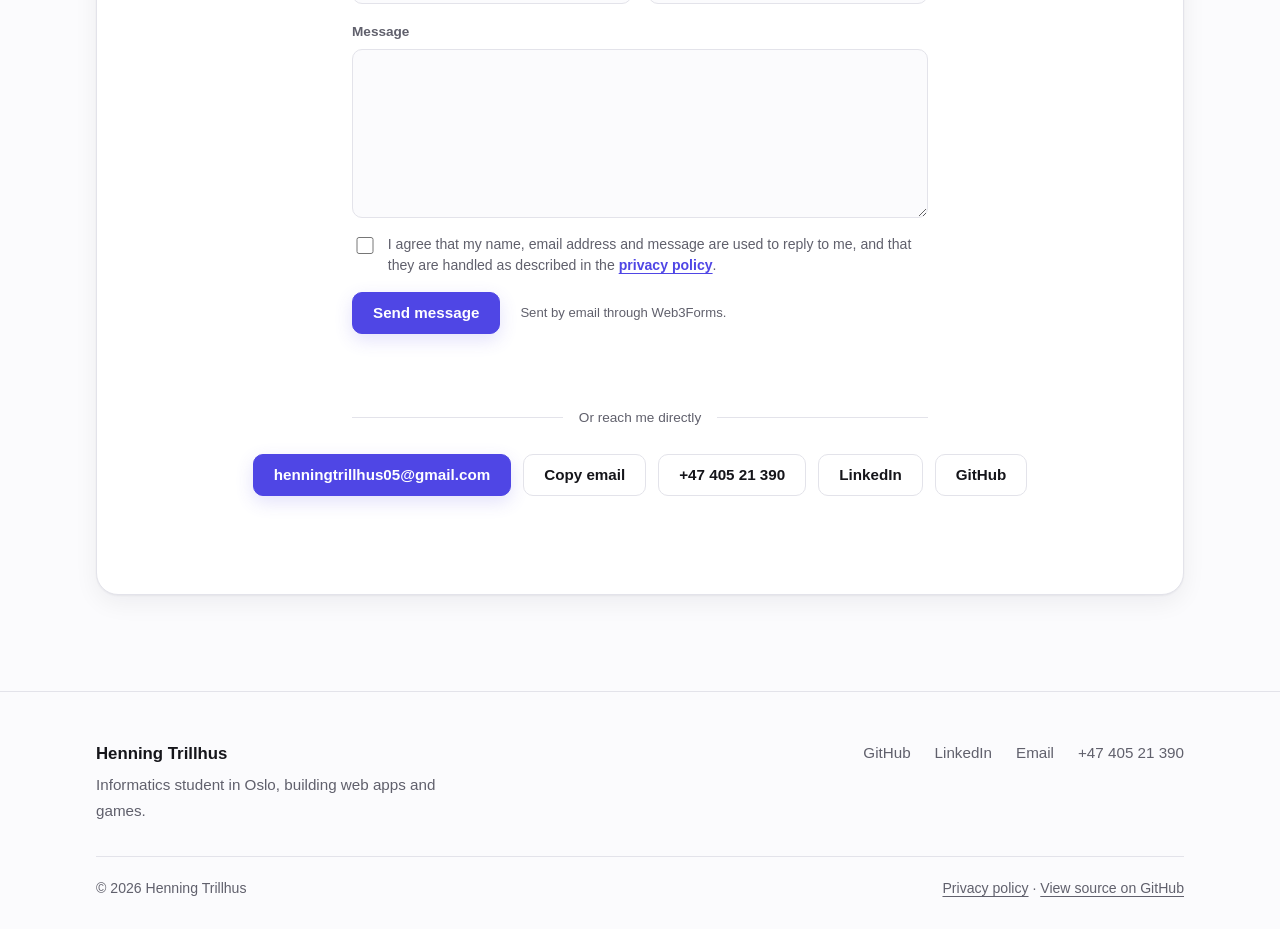
==== commit 64de0cfe: "Add phone number to the contact section, footer and privacy policy Co-Authored-By: Claude Sonnet 5.5" ====
--- a/index.html
+++ b/index.html
@@ -317,6 +317,7 @@
           <div class="cta">
             <a class="btn primary" href="mailto:henningtrillhus05@gmail.com">henningtrillhus05@gmail.com</a>
             <button class="btn" type="button" id="copy-email" data-email="henningtrillhus05@gmail.com" data-i18n="copyEmail">Copy email</button>
+            <a class="btn" href="tel:+4740521390">+47 405 21 390</a>
             <a class="btn" href="https://www.linkedin.com/in/henning-trillhus-253632396/" target="_blank" rel="noopener">LinkedIn</a>
             <a class="btn" href="https://github.com/HenningTrillhus" target="_blank" rel="noopener">GitHub</a>
           </div>
@@ -349,6 +350,7 @@
         <li><a href="https://github.com/HenningTrillhus" target="_blank" rel="noopener">GitHub</a></li>
         <li><a href="https://www.linkedin.com/in/henning-trillhus-253632396/" target="_blank" rel="noopener">LinkedIn</a></li>
         <li><a href="mailto:henningtrillhus05@gmail.com" data-i18n="email">Email</a></li>
+        <li><a href="tel:+4740521390">+47 405 21 390</a></li>
       </ul>
     </div>
     <div class="container footer-bottom">
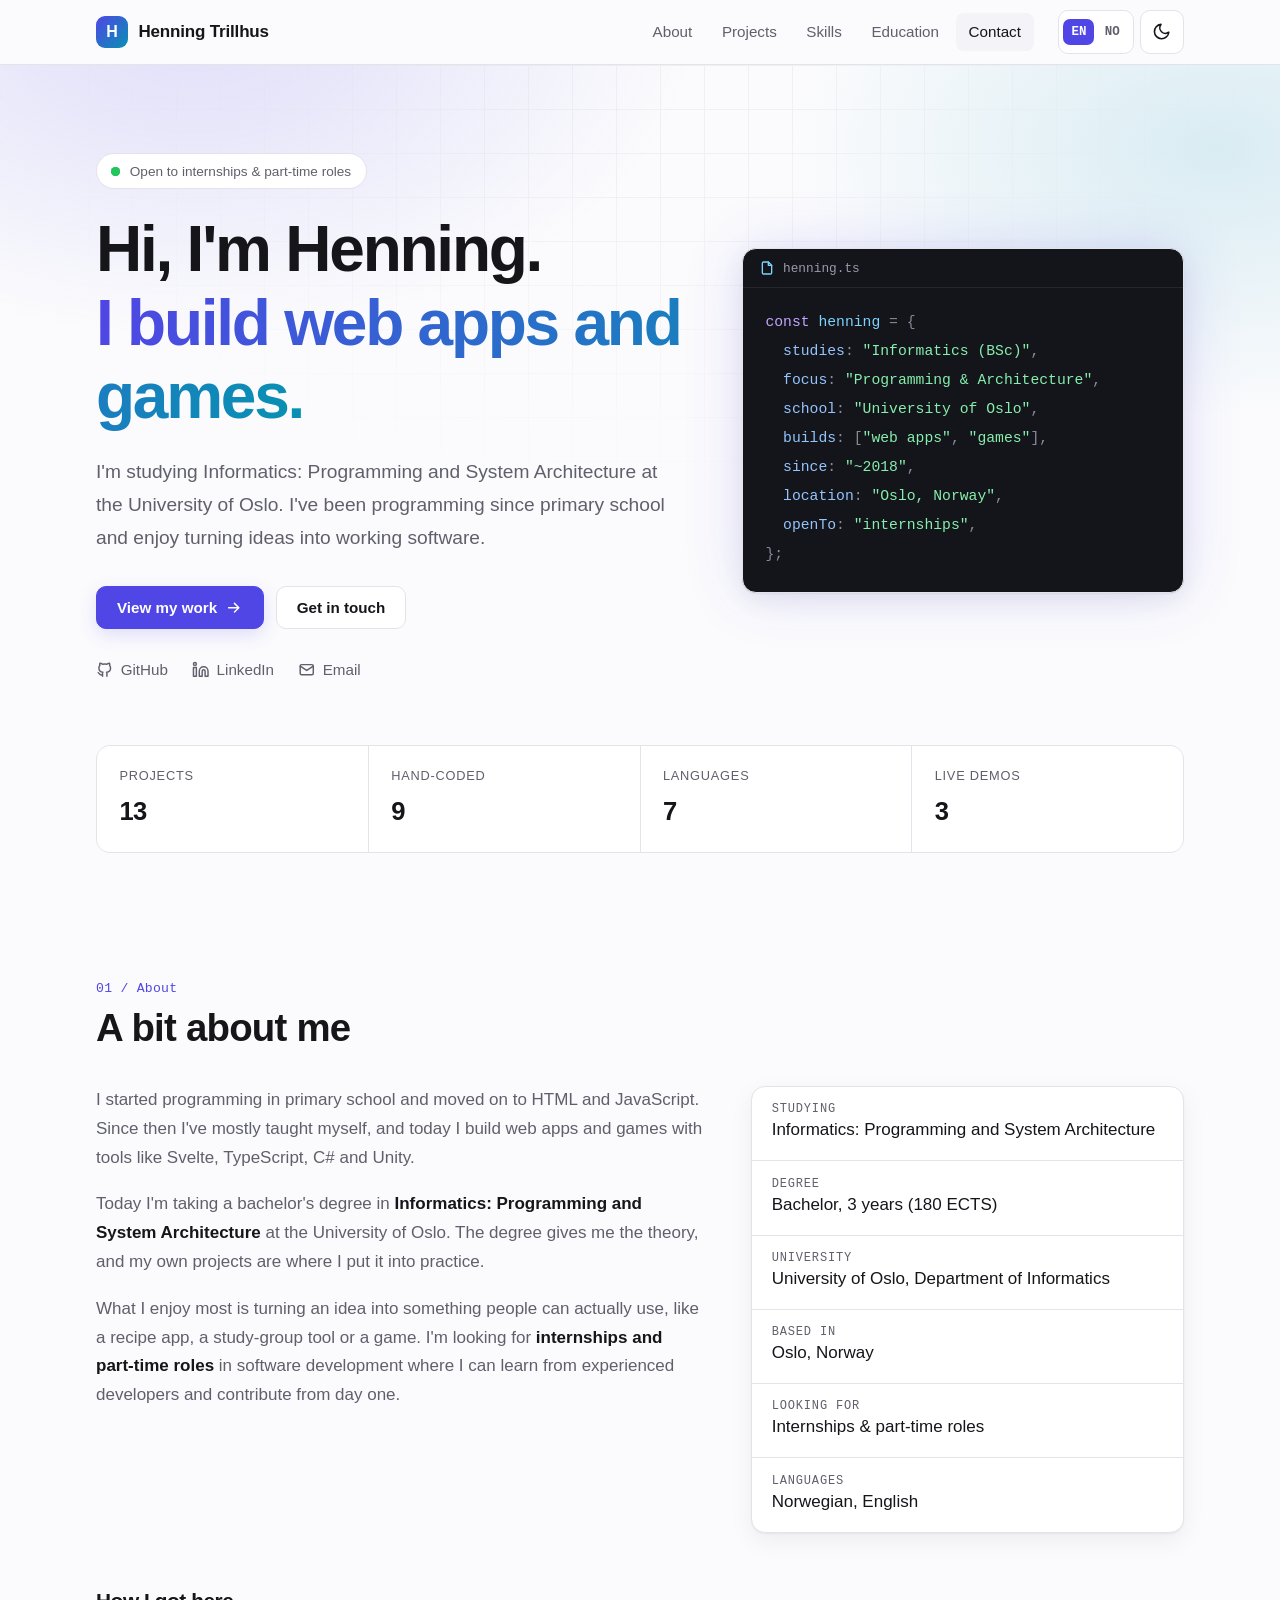
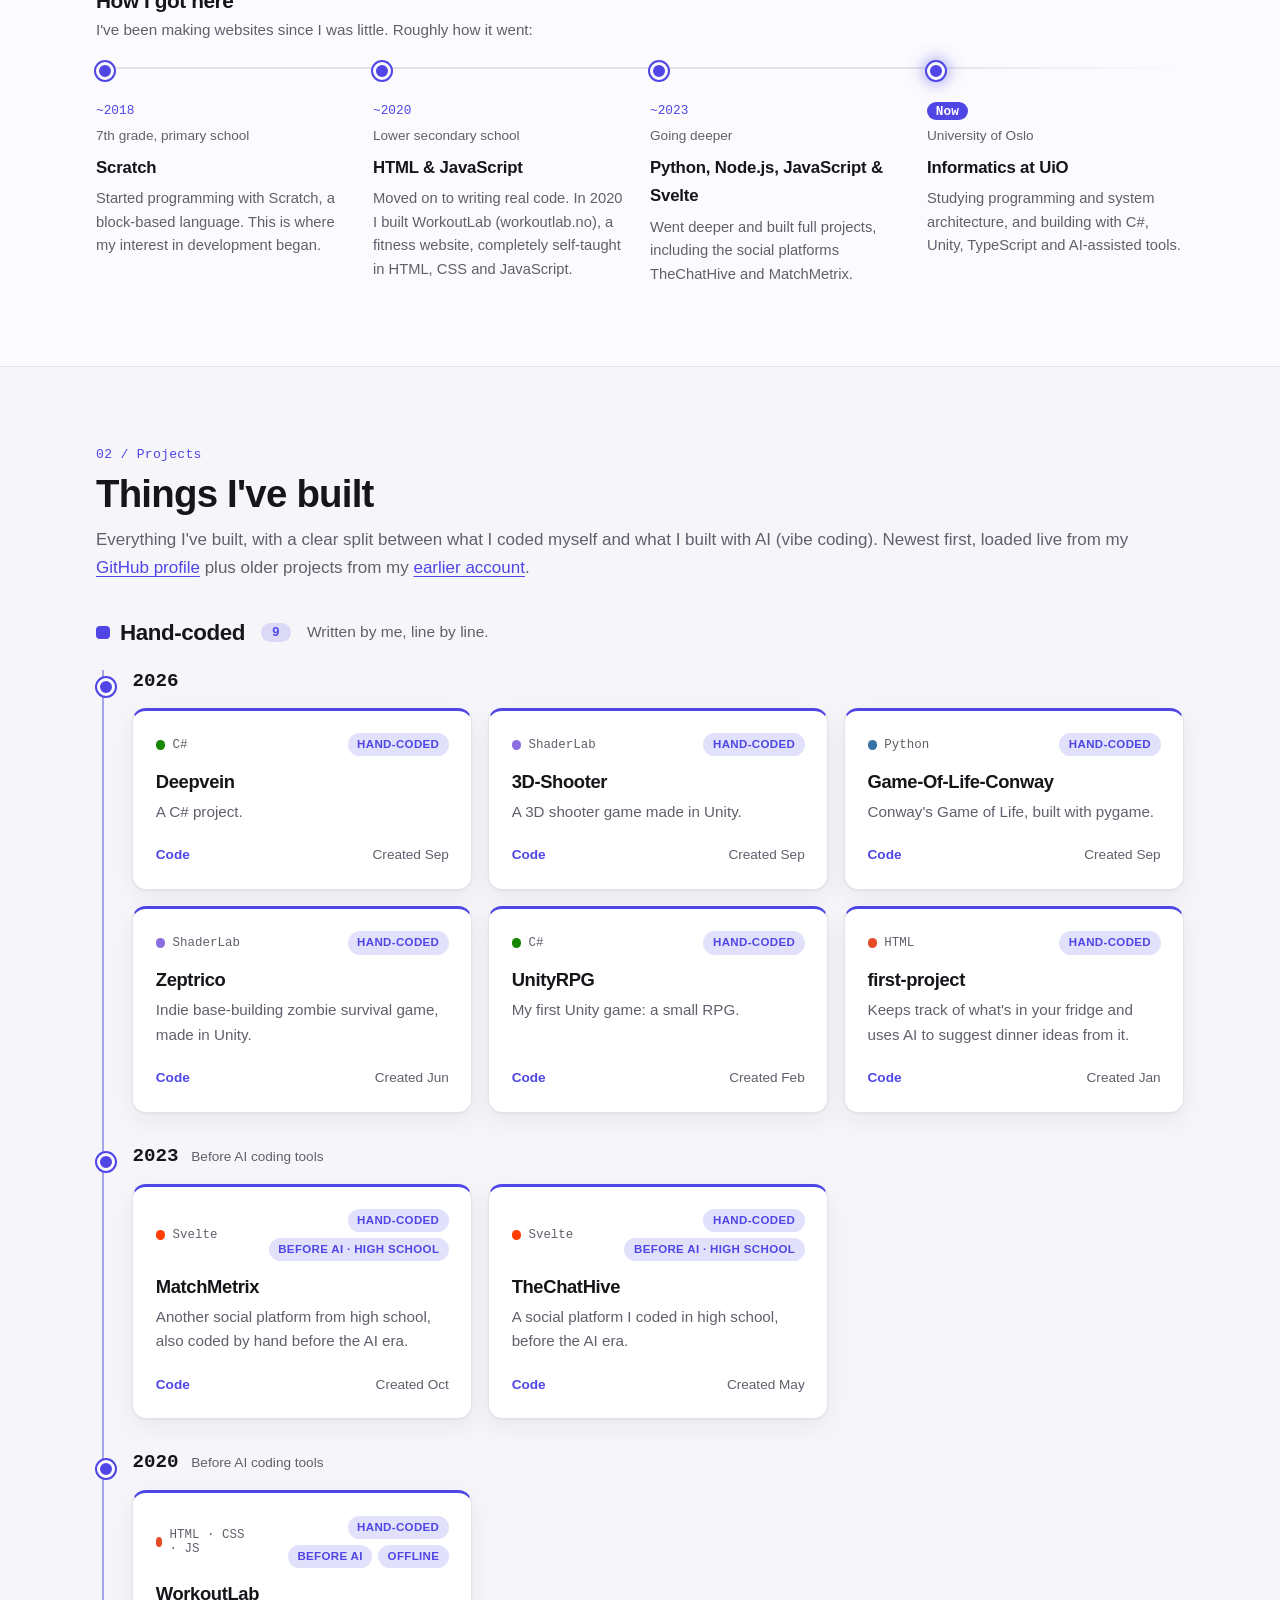
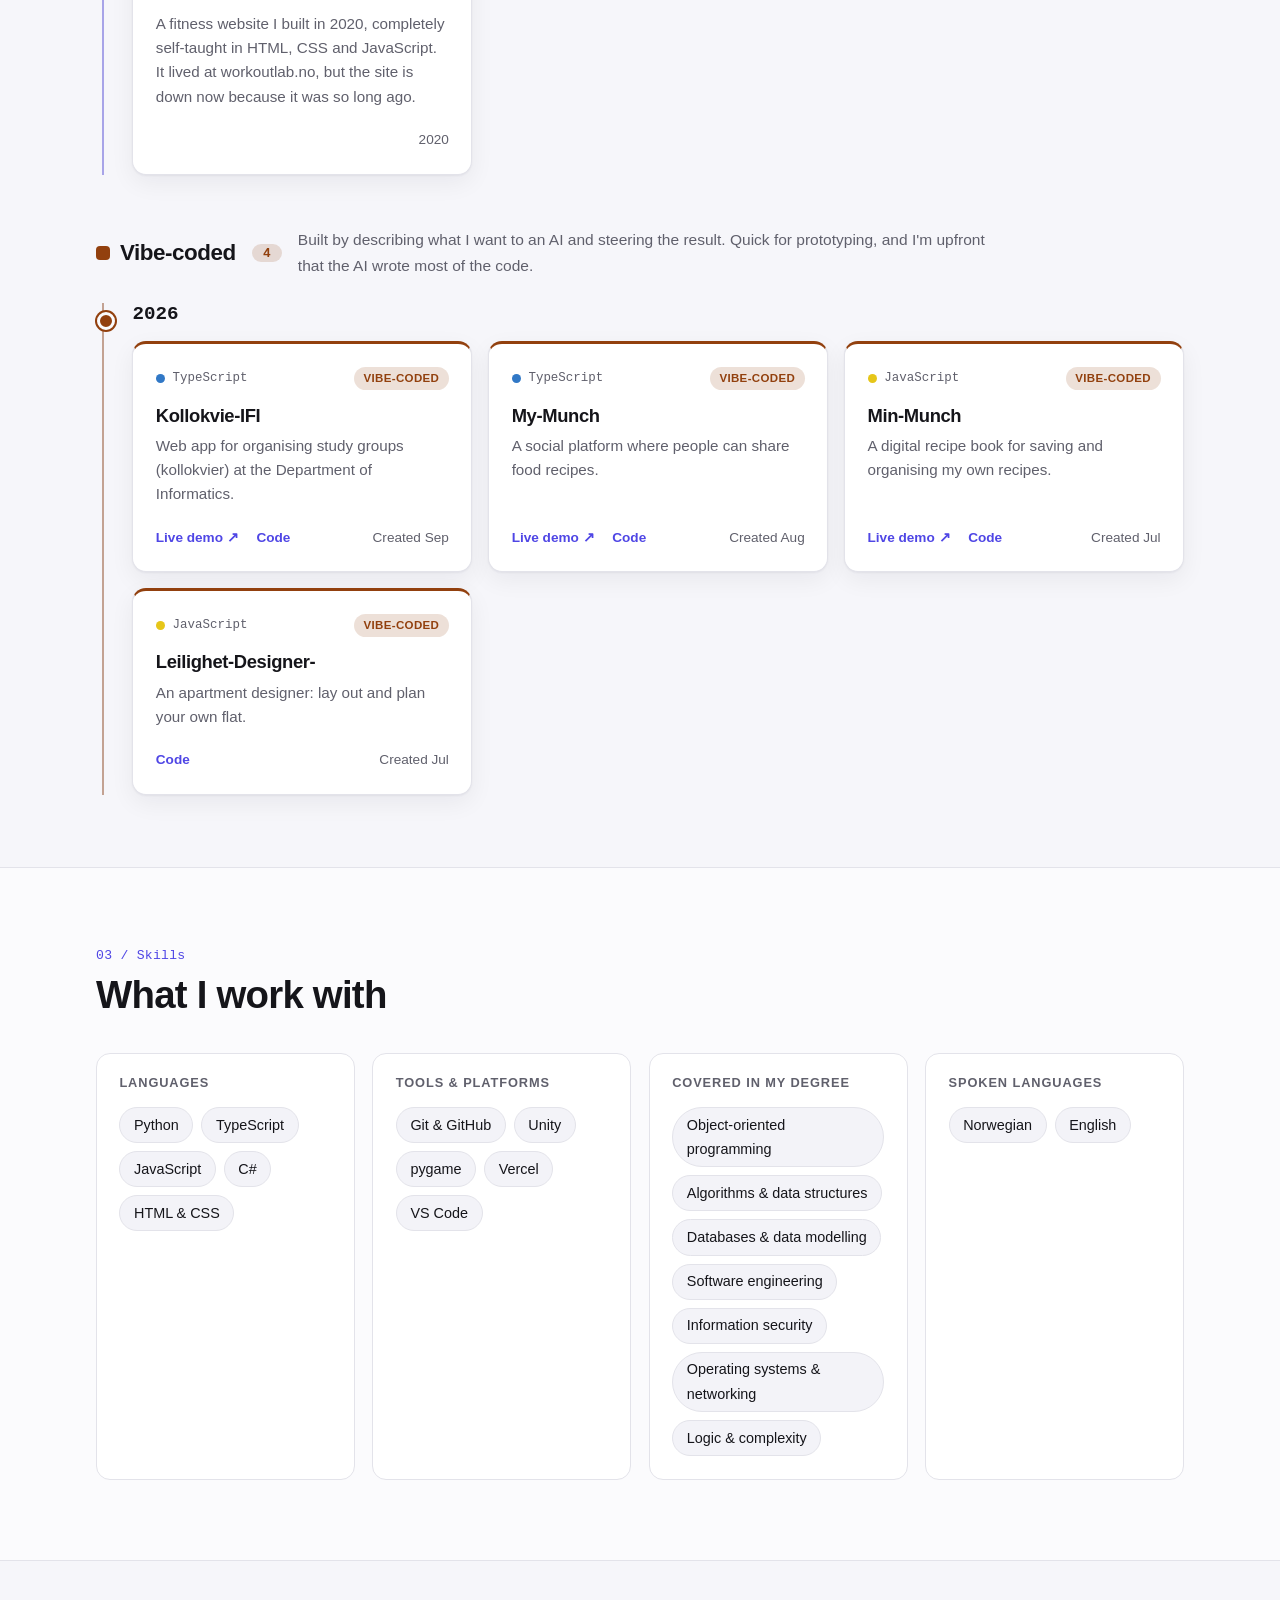
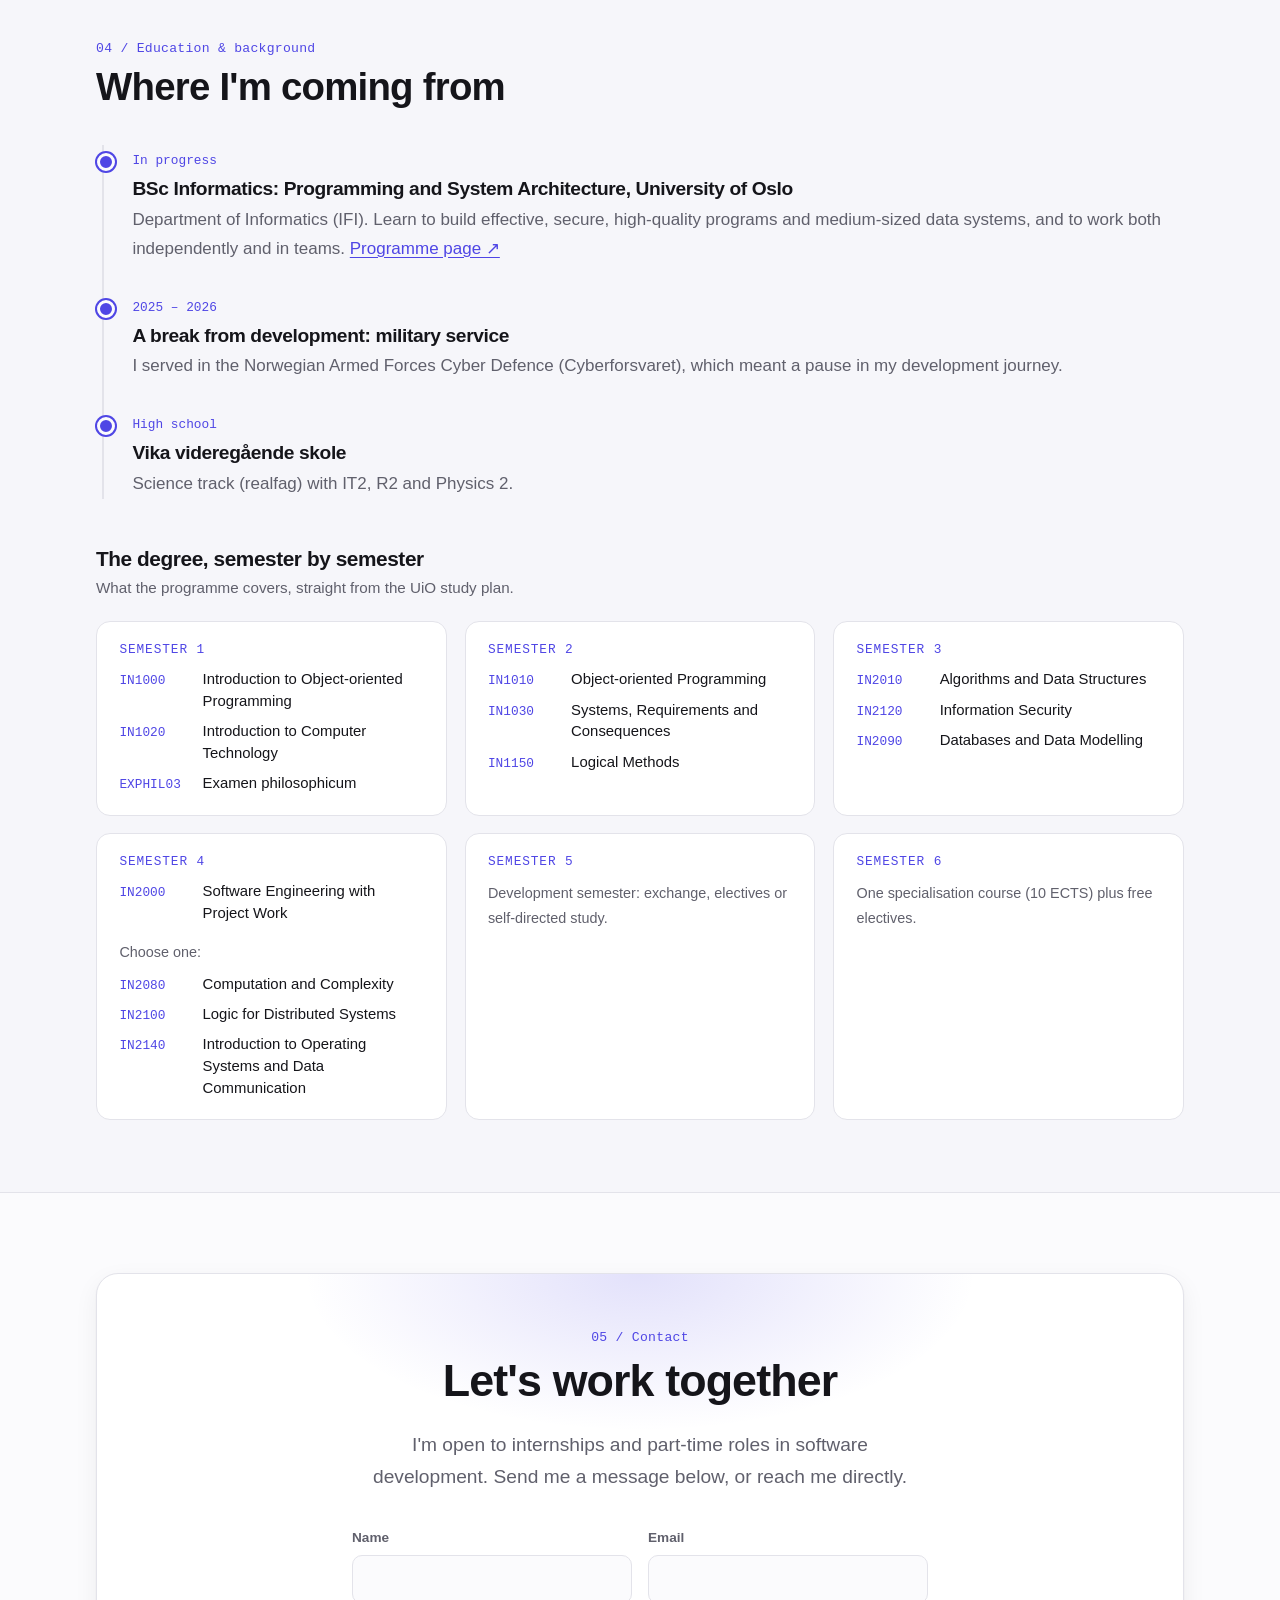
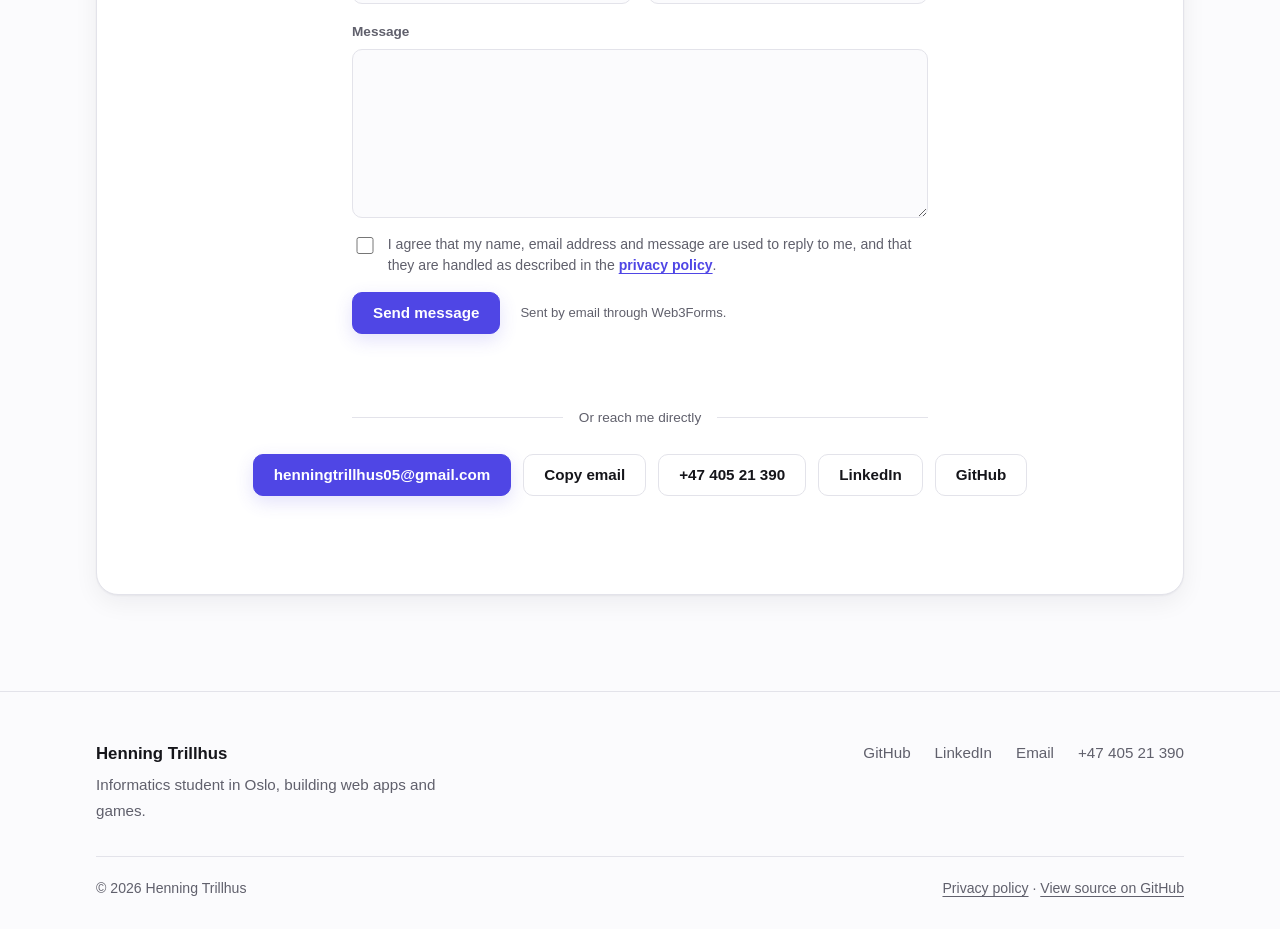
==== commit f8674822: "Bug fixes, accessibility and sharing improvements - Render projects immediately from cache/built-in " ====
--- a/index.html
+++ b/index.html
@@ -9,10 +9,46 @@
   <meta property="og:type" content="website">
   <meta property="og:title" content="Henning Trillhus – Computer Science Student &amp; Developer">
   <meta property="og:description" content="Web apps, games and side projects by a computer science student at the University of Oslo.">
-  <meta name="twitter:card" content="summary">
-  <link rel="icon" href="data:image/svg+xml,%3Csvg xmlns='http://www.w3.org/2000/svg' viewBox='0 0 64 64'%3E%3Crect width='64' height='64' rx='14' fill='%234f46e5'/%3E%3Cpath d='M20 16v32M44 16v32M20 32h24' stroke='white' stroke-width='6' stroke-linecap='round' fill='none'/%3E%3C/svg%3E">
+  <meta name="twitter:card" content="summary_large_image">
+  <meta name="twitter:title" content="Henning Trillhus – Computer Science Student &amp; Developer">
+  <meta name="twitter:description" content="Web apps, games and side projects by a computer science student at the University of Oslo.">
+  <meta name="twitter:image" content="https://henningtrillhus.no/og-image.png">
+  <meta property="og:url" content="https://henningtrillhus.no/">
+  <meta property="og:site_name" content="Henning Trillhus">
+  <meta property="og:image" content="https://henningtrillhus.no/og-image.png">
+  <meta property="og:image:width" content="1200">
+  <meta property="og:image:height" content="630">
+  <meta property="og:image:alt" content="Henning Trillhus, informatics student in Oslo who builds web apps and games">
+  <meta property="og:locale" content="en_US">
+  <meta property="og:locale:alternate" content="nb_NO">
+  <meta name="theme-color" content="#fbfbfd" media="(prefers-color-scheme: light)">
+  <meta name="theme-color" content="#09090c" media="(prefers-color-scheme: dark)">
+  <link rel="canonical" href="https://henningtrillhus.no/">
+  <link rel="preconnect" href="https://api.github.com">
+  <link rel="icon" href="favicon.ico" sizes="any">
+  <link rel="icon" type="image/png" sizes="32x32" href="icon-32.png">
+  <link rel="icon" type="image/png" sizes="192x192" href="icon-192.png">
+  <link rel="apple-touch-icon" href="apple-touch-icon.png">
 
   <link rel="stylesheet" href="style.css">
+
+  <script type="application/ld+json">
+  {
+    "@context": "https://schema.org",
+    "@type": "Person",
+    "name": "Henning Trillhus",
+    "url": "https://henningtrillhus.no/",
+    "image": "https://henningtrillhus.no/icon-192.png",
+    "jobTitle": "Informatics student",
+    "affiliation": { "@type": "CollegeOrUniversity", "name": "University of Oslo" },
+    "address": { "@type": "PostalAddress", "addressLocality": "Oslo", "addressCountry": "NO" },
+    "knowsAbout": ["Web development", "Game development", "Python", "TypeScript", "JavaScript", "C#", "Svelte", "Unity"],
+    "sameAs": [
+      "https://github.com/HenningTrillhus",
+      "https://www.linkedin.com/in/henning-trillhus-253632396/"
+    ]
+  }
+  </script>
 
   <script>
     // Runs before first paint: pick theme + language and flag that JS is available.
@@ -105,7 +141,7 @@
 
         <figure class="code-card reveal" data-i18n-attr="aria-label:codeLabel" aria-label="A short summary of Henning as code">
           <div class="code-bar" aria-hidden="true"><svg class="icon" viewBox="0 0 24 24"><path d="M14 3H7a2 2 0 0 0-2 2v14a2 2 0 0 0 2 2h10a2 2 0 0 0 2-2V8z"/><path d="M14 3v5h5"/></svg><em>henning.ts</em></div>
-<pre><code><span class="k">const</span> <span class="v">henning</span> <span class="p">=</span> <span class="p">{</span>
+<pre tabindex="0"><code><span class="k">const</span> <span class="v">henning</span> <span class="p">=</span> <span class="p">{</span>
   <span class="a">studies</span><span class="p">:</span> <span class="s">"Informatics (BSc)"</span><span class="p">,</span>
   <span class="a">focus</span><span class="p">:</span> <span class="s">"Programming &amp; Architecture"</span><span class="p">,</span>
   <span class="a">school</span><span class="p">:</span> <span class="s">"University of Oslo"</span><span class="p">,</span>
@@ -194,9 +230,7 @@
           <p class="muted" data-i18n-html="projectsSub">Everything I've built, with a clear split between what I coded myself and what I built with AI (vibe coding). Newest first, loaded live from my <a href="https://github.com/HenningTrillhus" target="_blank" rel="noopener">GitHub profile</a> plus older projects from my <a href="https://github.com/HenningT05" target="_blank" rel="noopener">earlier account</a>.</p>
         </header>
 
-        <div id="project-timeline" aria-live="polite">
-          <p class="muted" data-i18n="loading">Loading projects…</p>
-        </div>
+        <div id="project-timeline" aria-live="polite"></div>
         <noscript><p class="muted">Enable JavaScript to see my projects here / Slå på JavaScript for å se prosjektene mine her: <a href="https://github.com/HenningTrillhus">github.com/HenningTrillhus</a></p></noscript>
       </div>
     </section>
@@ -305,7 +339,7 @@
                 <input id="cf-consent" name="consent" type="checkbox" required>
                 <span data-i18n-html="formConsent">I agree that my name, email address and message are used to reply to me, and that they are handled as described in the <a href="privacy.html" target="_blank" rel="noopener">privacy policy</a>.</span>
               </label>
-              <input class="hp" type="checkbox" name="botcheck" tabindex="-1" autocomplete="off" aria-hidden="true">
+              <input class="hp" type="checkbox" name="botcheck" tabindex="-1" aria-hidden="true">
               <div class="form-actions field-wide">
                 <button class="btn primary" id="form-send" type="submit" data-i18n="formSend">Send message</button>
                 <p class="form-note" data-i18n="formNote">Sent by email through Web3Forms.</p>
@@ -328,7 +362,7 @@
     </div>
 
     <!-- PROJECT PAGE (README from GitHub), shown for #/p/owner/repo -->
-    <section id="project-view" class="section project-view" hidden>
+    <div id="project-view" class="section project-view" hidden>
       <div class="container">
         <a class="back-link" id="pv-back" href="#projects">
           <svg class="icon" viewBox="0 0 24 24" aria-hidden="true"><path d="M19 12H5M11 6l-6 6 6 6"/></svg>
@@ -337,7 +371,7 @@
         <header class="pv-head" id="pv-head"></header>
         <div class="readme" id="pv-readme" aria-live="polite"></div>
       </div>
-    </section>
+    </div>
   </main>
 
   <footer class="site-footer">
--- a/style.css
+++ b/style.css
@@ -8,7 +8,7 @@
   --muted: #60606c;
   --accent: #4f46e5;
   --accent-2: #0891b2;
-  --vibe: #b45309;
+  --vibe: #92400e;
   --accent-text: #ffffff;
   --glow: rgba(79, 70, 229, .16);
   --shadow: 0 1px 2px rgba(20, 20, 40, .05), 0 8px 24px rgba(20, 20, 40, .06);
@@ -155,8 +155,8 @@
 .icon-btn {
   display: grid;
   place-items: center;
-  width: 2.5rem;
-  height: 2.5rem;
+  width: 2.75rem;
+  height: 2.75rem;
   border: 1px solid var(--border);
   border-radius: 10px;
   background: var(--surface);
@@ -173,7 +173,7 @@
   display: flex;
   align-items: center;
   gap: .15rem;
-  height: 2.5rem;
+  height: 2.75rem;
   padding: 0 .3rem;
   border: 1px solid var(--border);
   border-radius: 10px;
@@ -511,7 +511,8 @@
   .code-card { max-width: 30rem; }
 }
 
-@media (max-width: 48rem) {
+/* The header menu collapses earlier than the rest of the layout, so the full name always fits */
+@media (max-width: 56rem) {
   .menu-btn { display: grid; }
   .header-actions { margin-left: auto; }
   .site-nav {
@@ -529,7 +530,9 @@
   }
   .site-nav.open { display: flex; }
   .site-nav a { padding: .8rem .5rem; font-size: 1.05rem; }
-
+}
+
+@media (max-width: 48rem) {
   .hero { padding-top: 3.5rem; }
   .about-grid { grid-template-columns: 1fr; gap: 2rem; }
   .stats { grid-template-columns: repeat(2, 1fr); }
@@ -686,3 +689,7 @@
 .legal strong, .legal em { color: var(--text); }
 html[data-lang="en"] [data-lang-block="no"],
 html[data-lang="no"] [data-lang-block="en"] { display: none; }
+
+/* ---------- Audit fixes ---------- */
+pre[tabindex]:focus-visible, .readme table:focus-visible { outline: 2px solid var(--accent); outline-offset: 2px; }
+.pv-head h1:focus { outline: none; }
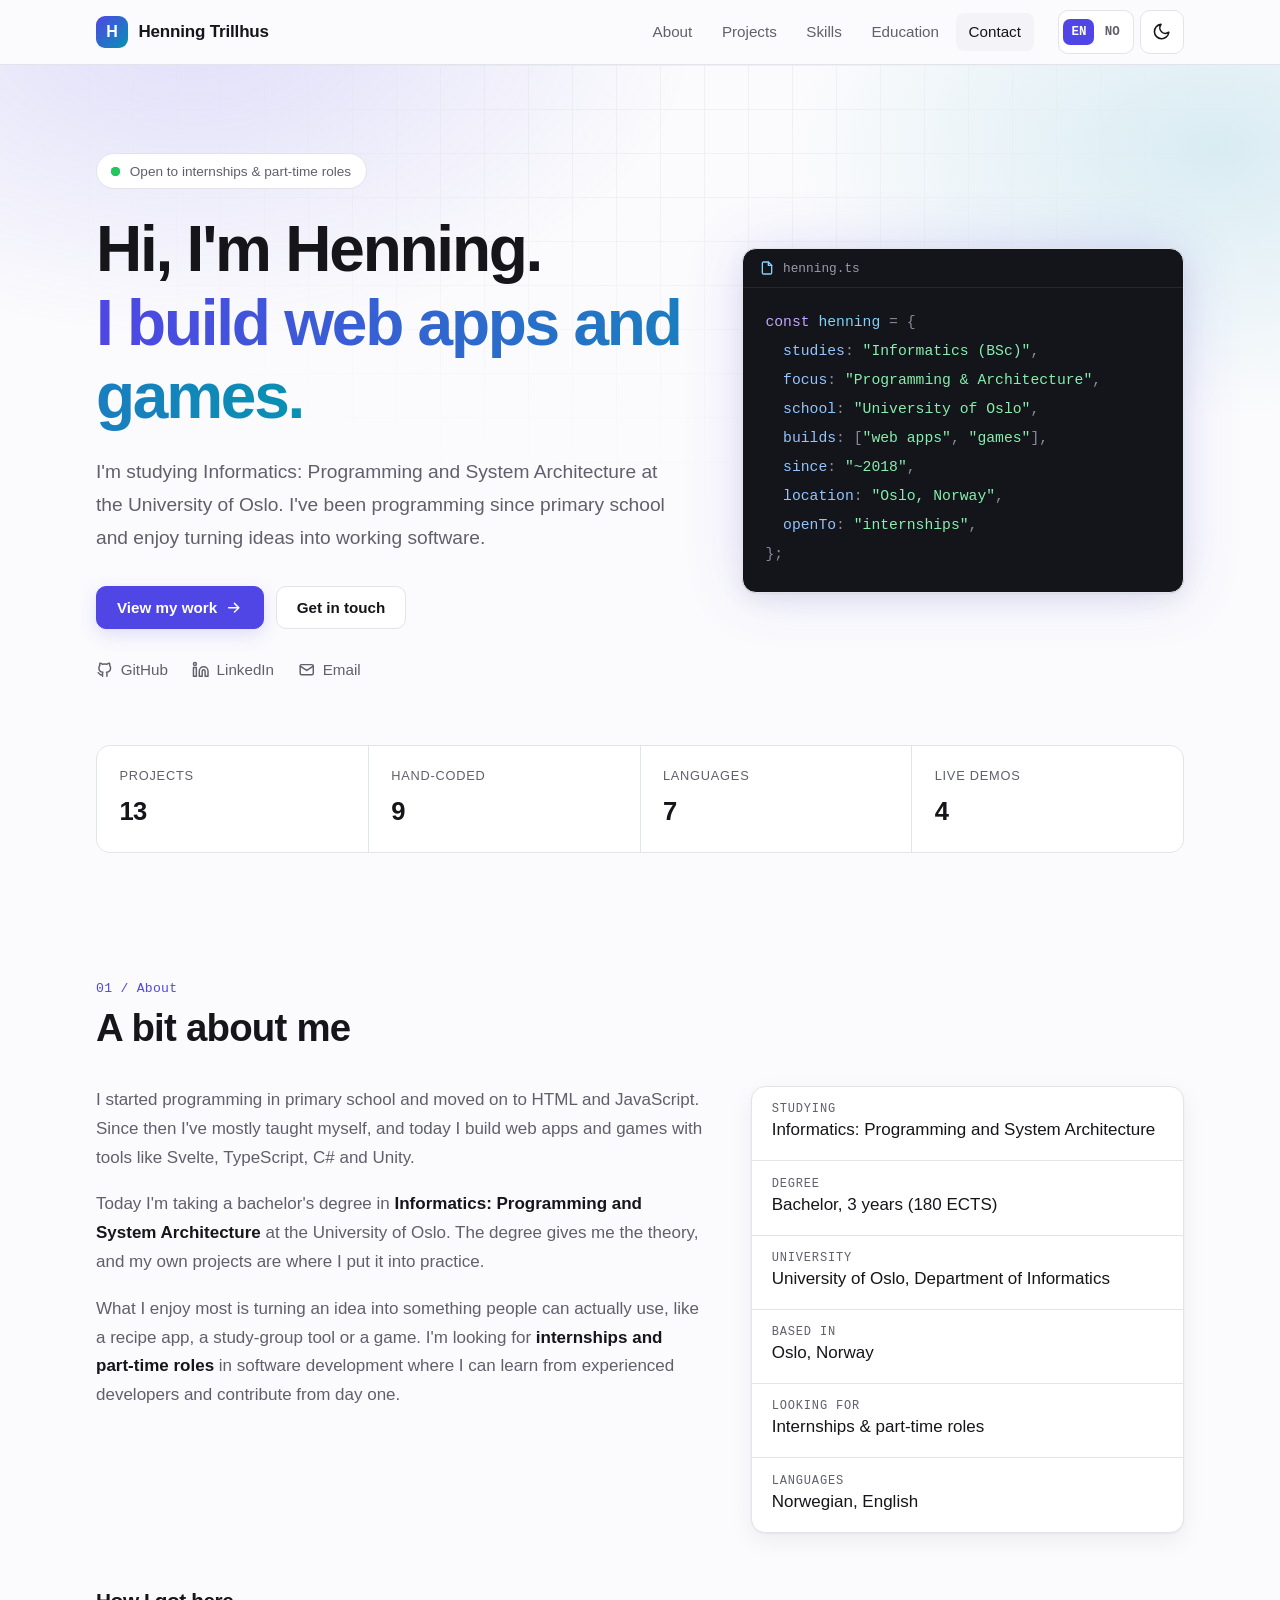
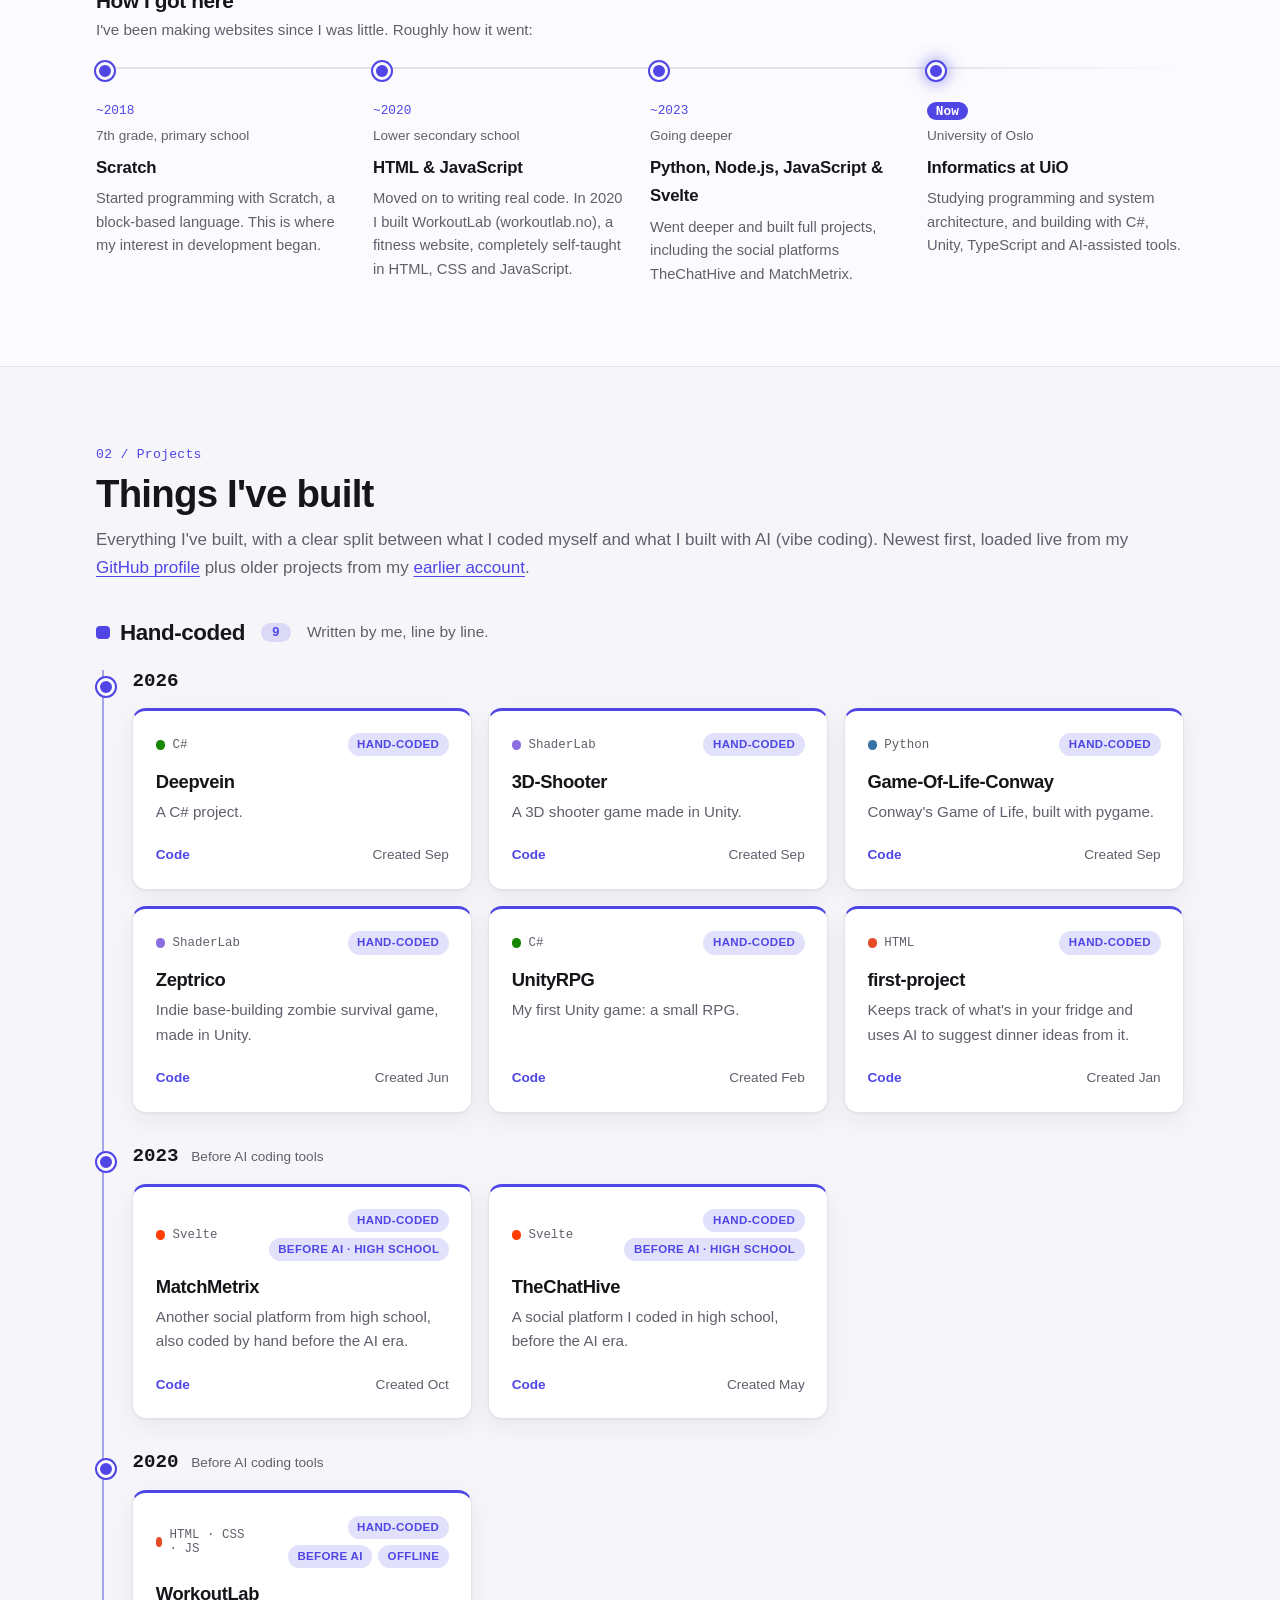
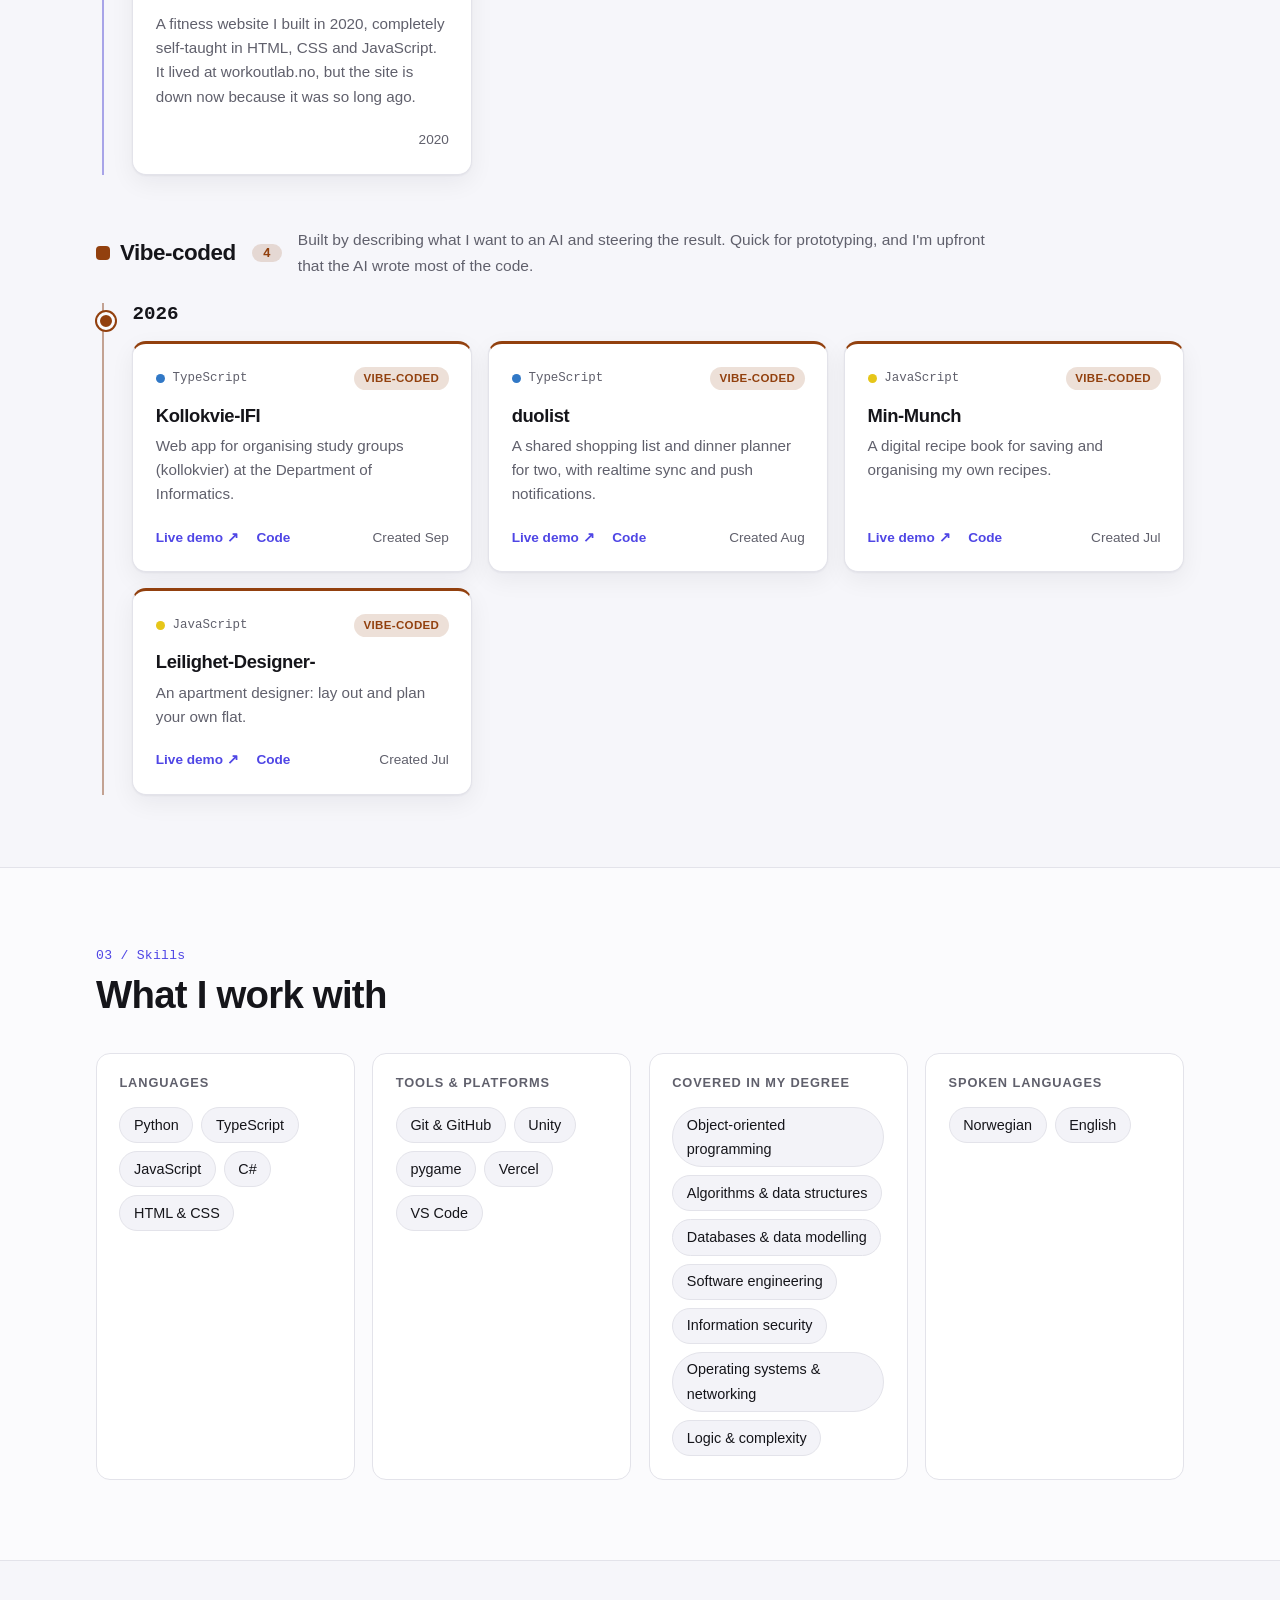
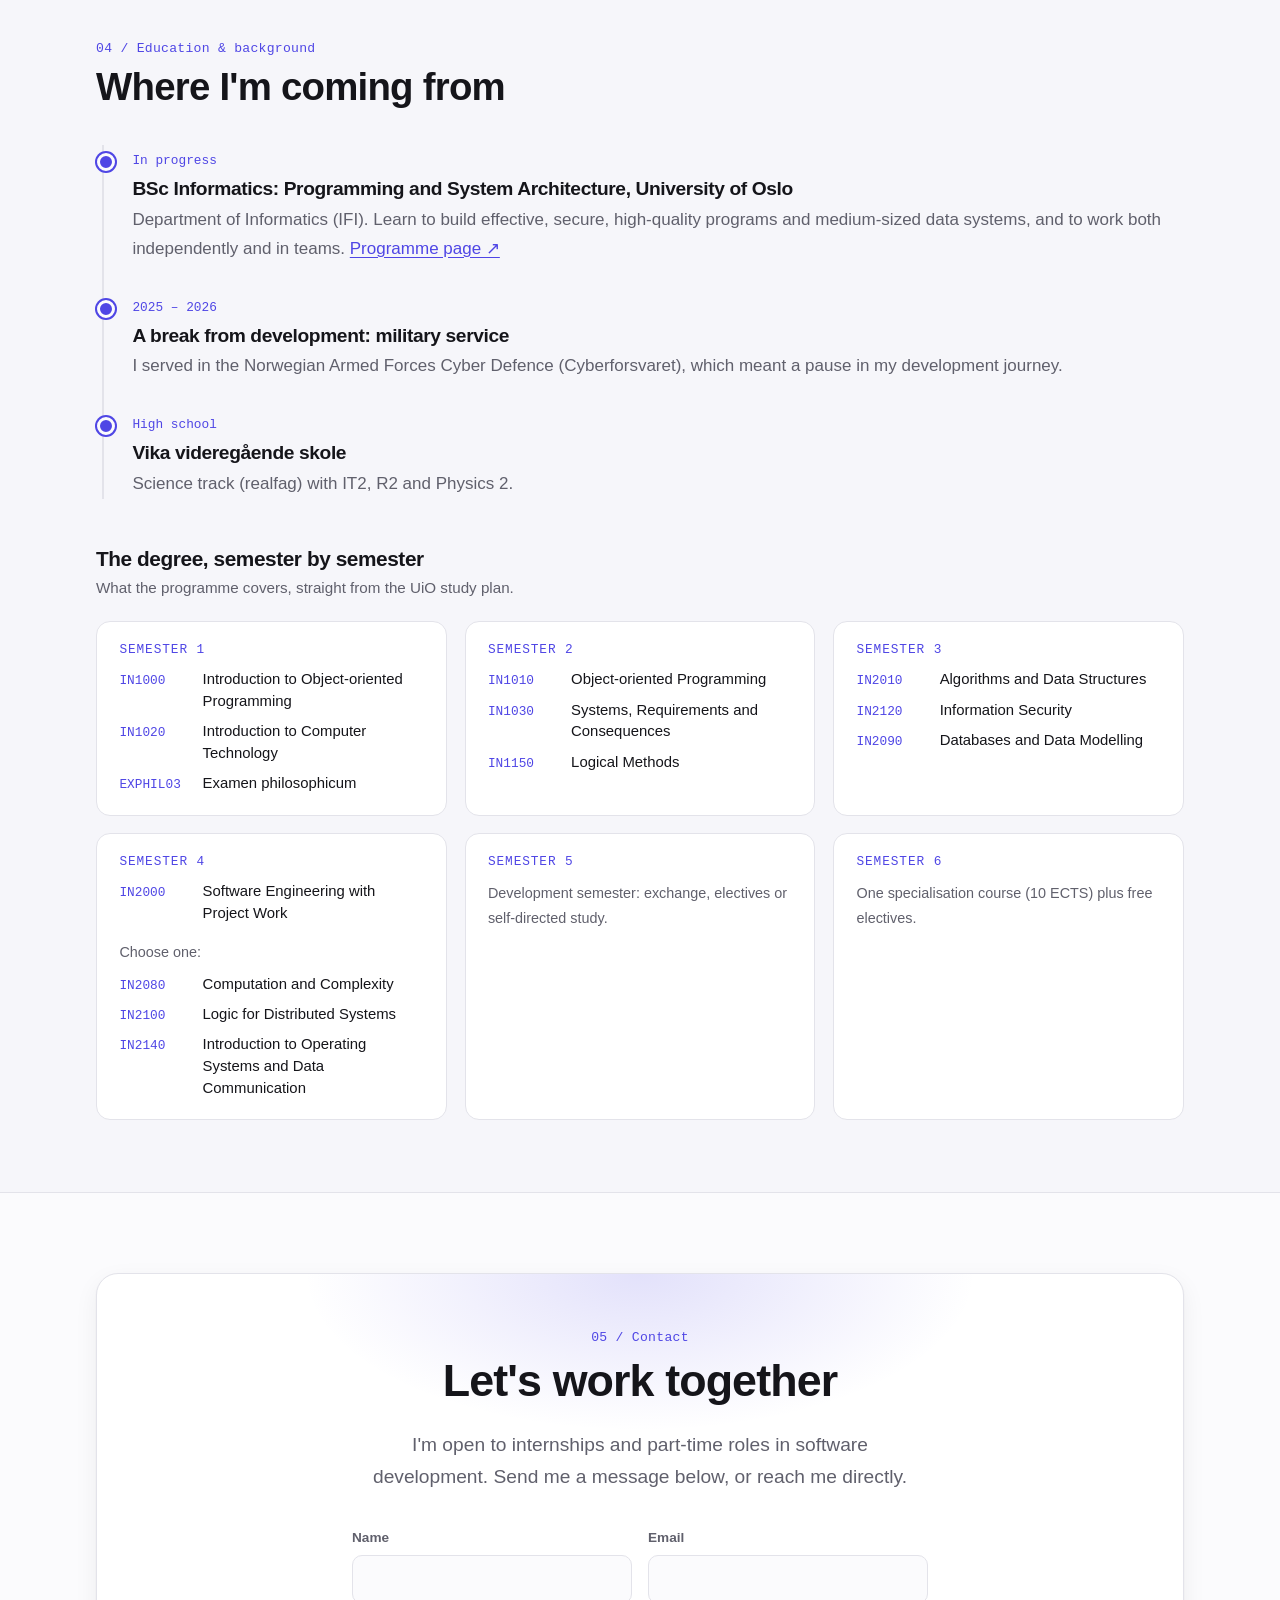
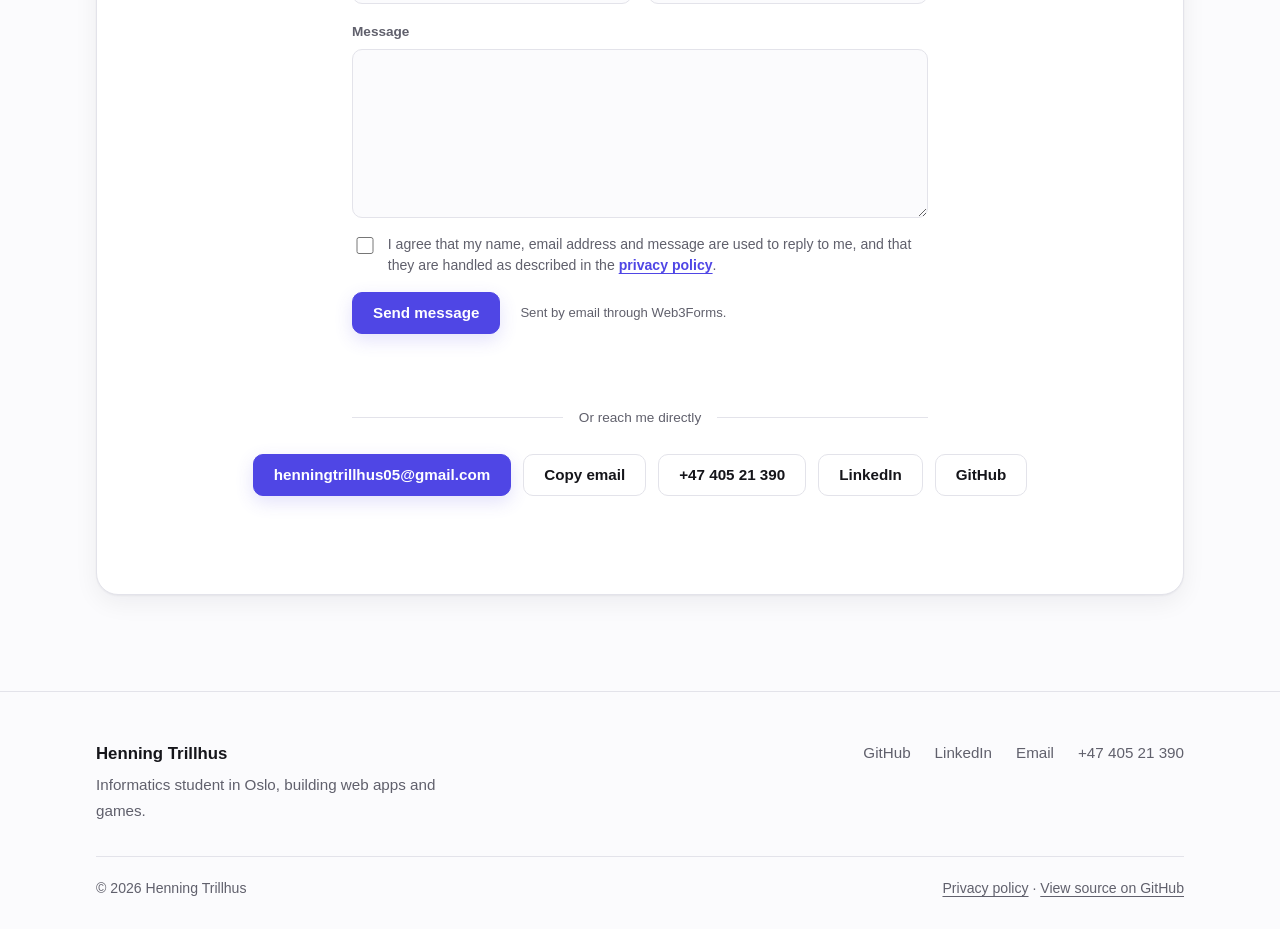
==== commit 043d3685: "Add a code viewer to selected project pages Leilighet-Designer and Game-Of-Life-Conway now show thei" ====
--- a/index.html
+++ b/index.html
@@ -370,6 +370,7 @@
         </a>
         <header class="pv-head" id="pv-head"></header>
         <div class="readme" id="pv-readme" aria-live="polite"></div>
+        <div class="codeview" id="pv-code" hidden></div>
       </div>
     </div>
   </main>
--- a/style.css
+++ b/style.css
@@ -693,3 +693,67 @@
 /* ---------- Audit fixes ---------- */
 pre[tabindex]:focus-visible, .readme table:focus-visible { outline: 2px solid var(--accent); outline-offset: 2px; }
 .pv-head h1:focus { outline: none; }
+
+/* ---------- Code viewer ---------- */
+.codeview { margin-top: 3rem; max-width: 64rem; }
+.code-head { display: flex; align-items: center; justify-content: space-between; flex-wrap: wrap; gap: .75rem 1rem; margin-bottom: 1rem; }
+.code-head h2 { font-size: 1.6rem; font-weight: 800; letter-spacing: -.02em; }
+.code-tabs { display: flex; flex-wrap: wrap; gap: .4rem; margin-bottom: .9rem; }
+.code-tab {
+  padding: .4rem .9rem;
+  border: 1px solid var(--border);
+  border-radius: 8px;
+  background: var(--surface);
+  color: var(--muted);
+  font: 500 .85rem var(--mono);
+  cursor: pointer;
+  transition: border-color .15s, color .15s;
+}
+.code-tab:hover { color: var(--text); border-color: var(--accent); }
+.code-tab[aria-pressed="true"] { background: var(--accent); border-color: var(--accent); color: var(--accent-text); }
+.code-meta { display: flex; flex-wrap: wrap; align-items: center; gap: .4rem 1rem; margin-bottom: .6rem; font-size: .85rem; color: var(--muted); }
+.code-meta span:first-child { color: var(--text); font: 500 .85rem var(--mono); }
+.code-spacer { margin-left: auto; }
+.code-action {
+  padding: .3rem .7rem;
+  border: 1px solid var(--border);
+  border-radius: 8px;
+  background: var(--surface);
+  color: var(--text);
+  font: 600 .82rem var(--font);
+  text-decoration: none;
+  cursor: pointer;
+}
+.code-action:hover { border-color: var(--accent); }
+.code-pre {
+  margin: 0;
+  padding: 1rem 0;
+  border: 1px solid var(--border);
+  border-radius: 12px;
+  background: var(--code-bg);
+  color: var(--code-text);
+  overflow: auto;
+  max-height: 75vh;
+  font: 400 .85rem/1.6 var(--mono);
+  counter-reset: ln;
+  tab-size: 4;
+}
+.code-pre code { display: block; width: max-content; min-width: 100%; font: inherit; }
+.code-pre .line { display: block; min-height: 1.6em; padding-right: 1.2rem; white-space: pre; }
+.code-pre .line::before {
+  counter-increment: ln;
+  content: counter(ln);
+  display: inline-block;
+  width: 3.4em;
+  padding-right: 1.2em;
+  text-align: right;
+  color: #8a8a9a;
+  user-select: none;
+}
+.t-k { color: #c4a5ff; }
+.t-s { color: #86efac; }
+.t-c { color: #9a9aaa; font-style: italic; }
+.t-n { color: #fbbf24; }
+.t-f { color: #7dd3fc; }
+.t-a { color: #93c5fd; }
+@media print { .codeview { display: none !important; } }
